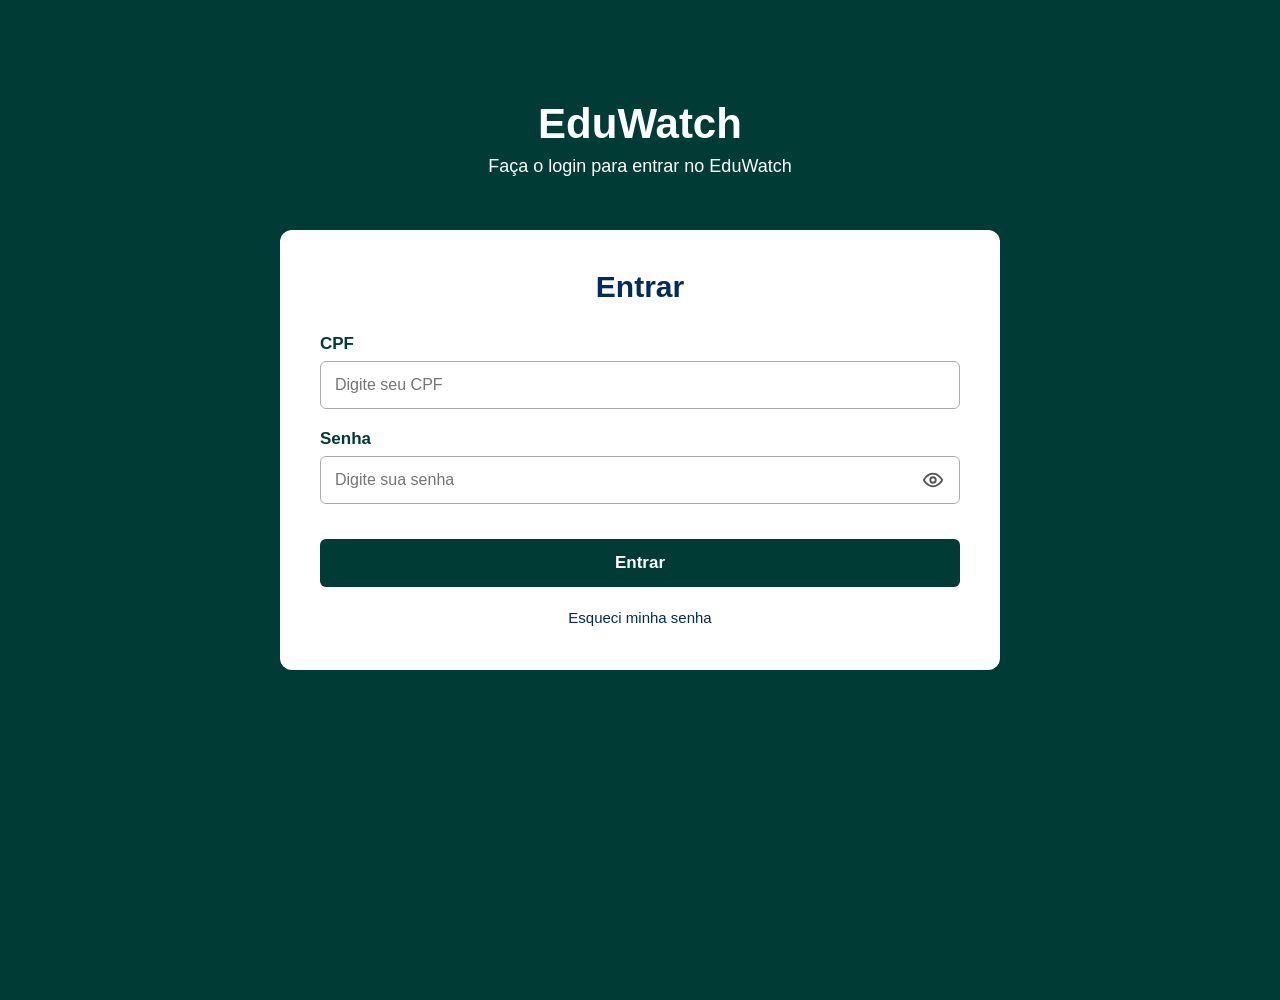
==== admin.html @ e5d52212 "fix: adiciona modo de visualização administrativa" ====
<!doctype html>

<html lang="pt-br">
  <head>
    <meta charset="UTF-8" />
    <meta name="viewport" content="width=device-width, initial-scale=1.0" />

    <title>EduWatch · Administração</title>

    <link rel="stylesheet" href="css/variables.css" />
    <link rel="stylesheet" href="css/dashboard.css" />
    <link rel="stylesheet" href="css/admin.css" />
  </head>

  <body class="dashboard-body">
    <div class="app-shell">
      <!-- ============================================================
           SIDEBAR
           ============================================================ -->

      <aside class="sidebar" id="sidebar">
        <div class="sidebar-brand">
          <span class="brand-mark" aria-hidden="true">EW</span>
          <span class="brand-name">EduWatch</span>
        </div>

        <nav class="sidebar-nav" aria-label="Navegação administrativa">
          <a
            class="sidebar-link is-active"
            href="admin.html"
            aria-current="page"
          >
            <svg
              class="sidebar-icon"
              viewBox="0 0 24 24"
              fill="none"
              stroke="currentColor"
              stroke-width="2"
              stroke-linecap="round"
              stroke-linejoin="round"
              aria-hidden="true"
            >
              <rect x="4" y="4" width="6" height="6" rx="1"></rect>
              <rect x="14" y="4" width="6" height="6" rx="1"></rect>
              <rect x="4" y="14" width="6" height="6" rx="1"></rect>
              <rect x="14" y="14" width="6" height="6" rx="1"></rect>
            </svg>

            <span>Áreas do sistema</span>
          </a>

          <a class="sidebar-link" href="aluno.html?modo=visualizacao">
            <svg
              class="sidebar-icon"
              viewBox="0 0 24 24"
              fill="none"
              stroke="currentColor"
              stroke-width="2"
              stroke-linecap="round"
              stroke-linejoin="round"
              aria-hidden="true"
            >
              <circle cx="12" cy="8" r="4"></circle>
              <path d="M4 20c1.5-4 4.5-6 8-6s6.5 2 8 6"></path>
            </svg>

            <span>Área do aluno</span>
          </a>

          <a class="sidebar-link" href="professor.html?modo=visualizacao">
            <svg
              class="sidebar-icon"
              viewBox="0 0 24 24"
              fill="none"
              stroke="currentColor"
              stroke-width="2"
              stroke-linecap="round"
              stroke-linejoin="round"
              aria-hidden="true"
            >
              <circle cx="12" cy="8" r="4"></circle>
              <path d="M4 20c1.5-4 5-6 8-6s6.5 2 8 6"></path>
              <path d="M16 4h4v4"></path>
            </svg>

            <span>Área do professor</span>
          </a>

          <a class="sidebar-link" href="coordenacao.html?modo=visualizacao">
            <svg
              class="sidebar-icon"
              viewBox="0 0 24 24"
              fill="none"
              stroke="currentColor"
              stroke-width="2"
              stroke-linecap="round"
              stroke-linejoin="round"
              aria-hidden="true"
            >
              <rect x="4" y="4" width="16" height="16" rx="2"></rect>
              <path d="M8 12h8"></path>
              <path d="M12 8v8"></path>
            </svg>

            <span>Área da coordenação</span>
          </a>
        </nav>

        <!-- Usuário logado -->
        <div class="sidebar-footer">
          <div class="sidebar-user">
            <span class="avatar" id="sidebar-user-avatar" aria-hidden="true">
              A
            </span>

            <div class="sidebar-user-info">
              <strong id="sidebar-user-name"> Administrador </strong>

              <small id="sidebar-user-role"> Administrador </small>
            </div>
          </div>

          <button
            class="btn btn-ghost btn-logout"
            id="btn-logout"
            type="button"
          >
            <svg
              viewBox="0 0 24 24"
              fill="none"
              stroke="currentColor"
              stroke-width="2"
              stroke-linecap="round"
              stroke-linejoin="round"
              aria-hidden="true"
            >
              <path d="M9 4H6a2 2 0 0 0-2 2v12a2 2 0 0 0 2 2h3"></path>
              <path d="M15 16l4-4-4-4"></path>
              <path d="M19 12H9"></path>
            </svg>

            Sair
          </button>
        </div>
      </aside>

      <!-- ============================================================
           CONTEÚDO
           ============================================================ -->

      <div class="app-content">
        <!-- Topbar -->
        <header class="topbar">
          <button
            class="btn-icon sidebar-toggle"
            id="sidebar-toggle"
            type="button"
            aria-label="Abrir menu"
            aria-expanded="false"
          >
            <svg
              viewBox="0 0 24 24"
              fill="none"
              stroke="currentColor"
              stroke-width="2"
              stroke-linecap="round"
              stroke-linejoin="round"
              aria-hidden="true"
            >
              <path d="M4 6h16"></path>
              <path d="M4 12h16"></path>
              <path d="M4 18h16"></path>
            </svg>
          </button>

          <div class="topbar-title">
            <h1>Áreas do sistema</h1>

            <p class="topbar-subtitle">Acesso administrativo ao EduWatch</p>
          </div>
        </header>

        <!-- ============================================================
             CONTEÚDO PRINCIPAL
             ============================================================ -->

        <main class="main-content admin-main">
          <section
            class="admin-welcome section-block"
            aria-labelledby="admin-heading"
          >
            <div class="admin-welcome-content">
              <span class="admin-eyebrow"> ACESSO ADMINISTRATIVO </span>

              <h2 id="admin-heading">Selecione uma área para acessar</h2>

              <p>
                Como administrador, você possui acesso às diferentes interfaces
                do EduWatch. Escolha abaixo qual ambiente deseja visualizar.
              </p>
            </div>
          </section>

          <!-- ========================================================
               CARDS DE ACESSO
               ======================================================== -->

          <section class="admin-area-grid" aria-label="Áreas disponíveis">
            <!-- ALUNO -->
            <a class="admin-area-card" href="aluno.html">
              <div class="admin-area-icon">
                <svg
                  viewBox="0 0 24 24"
                  fill="none"
                  stroke="currentColor"
                  stroke-width="1.8"
                  stroke-linecap="round"
                  stroke-linejoin="round"
                  aria-hidden="true"
                >
                  <circle cx="12" cy="8" r="4"></circle>
                  <path d="M4 20c1.5-4 4.5-6 8-6s6.5 2 8 6"></path>
                </svg>
              </div>

              <div class="admin-area-content">
                <span class="admin-area-type"> PERFIL </span>

                <h2>Aluno</h2>

                <p>
                  Acesse a interface de acompanhamento individual do estudante.
                </p>
              </div>

              <span class="admin-area-action">
                Acessar

                <svg
                  viewBox="0 0 24 24"
                  fill="none"
                  stroke="currentColor"
                  stroke-width="2"
                  stroke-linecap="round"
                  stroke-linejoin="round"
                  aria-hidden="true"
                >
                  <path d="M5 12h14"></path>
                  <path d="m13 6 6 6-6 6"></path>
                </svg>
              </span>
            </a>

            <!-- PROFESSOR -->
            <a class="admin-area-card" href="professor.html">
              <div class="admin-area-icon">
                <svg
                  viewBox="0 0 24 24"
                  fill="none"
                  stroke="currentColor"
                  stroke-width="1.8"
                  stroke-linecap="round"
                  stroke-linejoin="round"
                  aria-hidden="true"
                >
                  <circle cx="12" cy="8" r="4"></circle>
                  <path d="M4 20c1.5-4 5-6 8-6s6.5 2 8 6"></path>
                  <path d="M16 4h4v4"></path>
                </svg>
              </div>

              <div class="admin-area-content">
                <span class="admin-area-type"> PERFIL </span>

                <h2>Professor</h2>

                <p>Acesse a interface de acompanhamento de turmas e alunos.</p>
              </div>

              <span class="admin-area-action">
                Acessar

                <svg
                  viewBox="0 0 24 24"
                  fill="none"
                  stroke="currentColor"
                  stroke-width="2"
                  stroke-linecap="round"
                  stroke-linejoin="round"
                  aria-hidden="true"
                >
                  <path d="M5 12h14"></path>
                  <path d="m13 6 6 6-6 6"></path>
                </svg>
              </span>
            </a>

            <!-- COORDENAÇÃO -->
            <a class="admin-area-card" href="coordenacao.html">
              <div class="admin-area-icon">
                <svg
                  viewBox="0 0 24 24"
                  fill="none"
                  stroke="currentColor"
                  stroke-width="1.8"
                  stroke-linecap="round"
                  stroke-linejoin="round"
                  aria-hidden="true"
                >
                  <rect x="4" y="4" width="16" height="16" rx="2"></rect>
                  <path d="M8 12h8"></path>
                  <path d="M12 8v8"></path>
                </svg>
              </div>

              <div class="admin-area-content">
                <span class="admin-area-type"> PERFIL </span>

                <h2>Coordenação</h2>

                <p>
                  Acesse a visão geral da escola, indicadores, alunos,
                  professores e turmas.
                </p>
              </div>

              <span class="admin-area-action">
                Acessar

                <svg
                  viewBox="0 0 24 24"
                  fill="none"
                  stroke="currentColor"
                  stroke-width="2"
                  stroke-linecap="round"
                  stroke-linejoin="round"
                  aria-hidden="true"
                >
                  <path d="M5 12h14"></path>
                  <path d="m13 6 6 6-6 6"></path>
                </svg>
              </span>
            </a>
          </section>

          <!-- Informação inferior -->
          <section class="admin-info">
            <svg
              viewBox="0 0 24 24"
              fill="none"
              stroke="currentColor"
              stroke-width="1.8"
              stroke-linecap="round"
              stroke-linejoin="round"
              aria-hidden="true"
            >
              <circle cx="12" cy="12" r="9"></circle>
              <path d="M12 11v5"></path>
              <path d="M12 8h.01"></path>
            </svg>

            <p>
              O acesso administrativo permite visualizar as diferentes
              interfaces do protótipo EduWatch.
            </p>
          </section>
        </main>
      </div>
    </div>

    <!-- Overlay da sidebar no celular -->
    <div class="sidebar-backdrop" id="sidebar-backdrop" hidden></div>

    <!-- Scripts -->
    <script src="js/auth.js"></script>
    <script src="js/components.js"></script>
    <script src="js/admin.js"></script>
  </body>
</html>
---- css/variables.css ----
/* ==========================================================================
   EduWatch — Variáveis globais de identidade visual

   Estas variáveis foram extraídas das cores já usadas em index.html/style.css
   (tela de login): verde-petróleo #003b36 e azul-marinho #002b5c. Todas as
   telas internas (aluno, professor, coordenação) devem reutilizar estas
   variáveis em vez de declarar cores soltas pelo CSS.

   Este arquivo NÃO altera style.css nem a tela de login: ele apenas repete,
   de forma nomeada, os mesmos valores para uso nas novas páginas.
   ========================================================================== */

:root {
  /* Cores de marca (idênticas às usadas no login) */
  --primary: #003b36; /* verde-petróleo: fundo do login, botão principal */
  --primary-strong: #002b5c; /* azul-marinho: hover do botão, títulos, links */
  --secondary: #002b5c; /* alias semântico de --primary-strong */

  /* Superfícies e fundo */
  --background: #f3f6f5; /* fundo das telas internas */
  --surface: #ffffff; /* cartões, tabelas, modais (igual ao card do login) */
  --surface-muted: #eef3f1; /* linhas alternadas, hover em listas */

  /* Texto */
  --text: #12211d; /* texto principal sobre --surface / --background */
  --text-inverted: #ffffff; /* texto sobre fundos escuros (--primary) */
  --muted: #5c6e6a; /* texto secundário, legendas, rótulos */

  /* Bordas */
  --border: #dde5e2; /* bordas discretas de cards, tabelas, divisores */
  --border-strong: #aaaaaa; /* borda de inputs, igual à do login */

  /* Estados semânticos de acompanhamento (Normal / Atenção / Crítico) */
  --success: #1f8a4c;
  --success-bg: #e6f4ea;
  --warning: #a8720a;
  --warning-bg: #fbf0dc;
  --danger: #c0392b;
  --danger-bg: #fbe7e4;

  /* Forma e elevação */
  --radius-sm: 6px;
  --radius-md: 10px;
  --radius-lg: 14px;
  --shadow-sm: 0 1px 2px rgba(18, 33, 29, 0.06);
  --shadow-md: 0 6px 16px rgba(18, 33, 29, 0.08);

  /* Layout */
  --sidebar-width: 264px;
  --header-height: 76px;
  --content-max-width: 1180px;
}
---- css/dashboard.css ----
/* ==========================================================================
   EduWatch — Estilos compartilhados dos painéis internos
   (aluno, professor, coordenação). Depende de css/variables.css.
   ========================================================================== */

*,
*::before,
*::after {
  box-sizing: border-box;
}

html {
  scroll-padding-top: env(safe-area-inset-top, 0px);
}

body.dashboard-body {
  margin: 0;
  min-height: 100vh;
  font-family: Arial, Helvetica, sans-serif;
  background-color: var(--background);
  color: var(--text);
  -webkit-font-smoothing: antialiased;
}

a {
  color: inherit;
}

button {
  font-family: inherit;
}

:focus-visible {
  outline: 3px solid var(--primary-strong);
  outline-offset: 2px;
}

.sr-only {
  position: absolute;
  width: 1px;
  height: 1px;
  padding: 0;
  margin: -1px;
  overflow: hidden;
  clip: rect(0, 0, 0, 0);
  white-space: nowrap;
  border: 0;
}

/* --------------------------------------------------------------------------
   Estrutura geral: sidebar + conteúdo
   -------------------------------------------------------------------------- */

.app-shell {
  display: grid;
  grid-template-columns: var(--sidebar-width) 1fr;
  min-height: 100vh;
}

.app-content {
  display: flex;
  flex-direction: column;
  min-width: 0;
}

/* --------------------------------------------------------------------------
   Sidebar
   -------------------------------------------------------------------------- */

.sidebar {
  background-color: var(--primary);
  color: var(--text-inverted);
  display: flex;
  flex-direction: column;
  padding: 24px 16px;
  position: sticky;
  top: 0;
  height: 100vh;
}

.sidebar-brand {
  display: flex;
  align-items: center;
  gap: 10px;
  padding: 0 8px 24px;
  margin-bottom: 12px;
  border-bottom: 1px solid rgba(255, 255, 255, 0.16);
}

.brand-mark {
  display: inline-flex;
  align-items: center;
  justify-content: center;
  width: 36px;
  height: 36px;
  border-radius: var(--radius-sm);
  background-color: rgba(255, 255, 255, 0.14);
  font-weight: bold;
  font-size: 15px;
  letter-spacing: 0.02em;
}

.brand-name {
  font-size: 19px;
  font-weight: bold;
}

.sidebar-nav {
  display: flex;
  flex-direction: column;
  gap: 2px;
  flex: 1;
  overflow-y: auto;
}

.sidebar-link {
  display: flex;
  align-items: center;
  gap: 12px;
  padding: 11px 12px;
  border-radius: var(--radius-sm);
  text-decoration: none;
  color: rgba(255, 255, 255, 0.82);
  font-size: 15px;
  border: 1px solid transparent;
  background: transparent;
  cursor: pointer;
  text-align: left;
  width: 100%;
}

.sidebar-link:hover {
  background-color: rgba(255, 255, 255, 0.08);
  color: var(--text-inverted);
}

.sidebar-link.is-active {
  background-color: rgba(255, 255, 255, 0.14);
  color: var(--text-inverted);
  font-weight: bold;
}

.sidebar-icon {
  width: 19px;
  height: 19px;
  flex-shrink: 0;
}

.sidebar-footer {
  border-top: 1px solid rgba(255, 255, 255, 0.16);
  padding-top: 16px;
  margin-top: 12px;
  display: flex;
  flex-direction: column;
  gap: 12px;
}

.sidebar-user {
  display: flex;
  align-items: center;
  gap: 10px;
}

.avatar {
  display: inline-flex;
  align-items: center;
  justify-content: center;
  width: 38px;
  height: 38px;
  border-radius: 50%;
  background-color: rgba(255, 255, 255, 0.16);
  color: var(--text-inverted);
  font-weight: bold;
  font-size: 15px;
  flex-shrink: 0;
}

.sidebar-user-info {
  display: flex;
  flex-direction: column;
  min-width: 0;
  line-height: 1.3;
}

.sidebar-user-info strong {
  font-size: 14px;
  white-space: nowrap;
  overflow: hidden;
  text-overflow: ellipsis;
}

.sidebar-user-info small {
  font-size: 12.5px;
  color: rgba(255, 255, 255, 0.7);
}

.btn {
  display: inline-flex;
  align-items: center;
  justify-content: center;
  gap: 8px;
  border-radius: var(--radius-sm);
  border: 1px solid transparent;
  padding: 10px 14px;
  font-size: 14.5px;
  font-weight: bold;
  cursor: pointer;
}

.btn-ghost {
  background-color: transparent;
  border-color: rgba(255, 255, 255, 0.3);
  color: var(--text-inverted);
}

.btn-ghost:hover {
  background-color: rgba(255, 255, 255, 0.1);
}

.btn-logout {
  width: 100%;
}

.btn-logout svg {
  width: 17px;
  height: 17px;
}

.sidebar-backdrop {
  display: none;
}

/* --------------------------------------------------------------------------
   Topbar
   -------------------------------------------------------------------------- */

.topbar {
  display: flex;
  align-items: center;
  gap: 16px;
  min-height: var(--header-height);
  padding: 0 28px;
  background-color: var(--surface);
  border-bottom: 1px solid var(--border);
  position: sticky;
  top: 0;
  z-index: 10;
}

.sidebar-toggle {
  display: none;
}

.btn-icon {
  display: inline-flex;
  align-items: center;
  justify-content: center;
  width: 40px;
  height: 40px;
  border-radius: var(--radius-sm);
  border: 1px solid var(--border);
  background-color: var(--surface);
  color: var(--muted);
  cursor: pointer;
  position: relative;
  flex-shrink: 0;
}

.btn-icon:hover {
  background-color: var(--surface-muted);
  color: var(--text);
}

.btn-icon svg {
  width: 20px;
  height: 20px;
}

.topbar-title {
  min-width: 0;
}

.topbar-title h1 {
  margin: 0;
  font-size: 21px;
  color: var(--text);
}

.topbar-subtitle {
  margin: 2px 0 0;
  font-size: 13.5px;
  color: var(--muted);
}

.topbar-actions {
  margin-left: auto;
  display: flex;
  align-items: center;
  gap: 10px;
}

.notification {
  position: relative;
}

.notification-dot {
  position: absolute;
  top: 8px;
  right: 8px;
  width: 8px;
  height: 8px;
  border-radius: 50%;
  background-color: var(--danger);
  border: 2px solid var(--surface);
}

.notification-panel {
  position: absolute;
  right: 0;
  top: calc(100% + 8px);
  width: 300px;
  background-color: var(--surface);
  border: 1px solid var(--border);
  border-radius: var(--radius-md);
  box-shadow: var(--shadow-md);
  padding: 8px;
  z-index: 20;
}

.notification-panel h2 {
  font-size: 13px;
  color: var(--muted);
  margin: 6px 8px 8px;
  font-weight: bold;
}

.notification-item {
  display: flex;
  flex-direction: column;
  gap: 2px;
  padding: 10px 8px;
  border-radius: var(--radius-sm);
  font-size: 13.5px;
}

.notification-item:hover {
  background-color: var(--surface-muted);
}

.notification-item strong {
  font-size: 13.5px;
}

.notification-item span {
  color: var(--muted);
  font-size: 12.5px;
}

/* --------------------------------------------------------------------------
   Conteúdo principal
   -------------------------------------------------------------------------- */

.main-content {
  flex: 1;
  padding: 28px;
  max-width: var(--content-max-width);
  width: 100%;
}

.dashboard-section[hidden] {
  display: none;
}

.section-heading {
  margin: 0 0 4px;
  font-size: 17px;
  color: var(--text);
}

.section-subheading {
  margin: 0 0 16px;
  font-size: 13.5px;
  color: var(--muted);
}

.section-block {
  margin-bottom: 32px;
}

/* --------------------------------------------------------------------------
   Cards de indicador (KPI)
   -------------------------------------------------------------------------- */

.kpi-grid {
  display: grid;
  grid-template-columns: repeat(auto-fit, minmax(200px, 1fr));
  gap: 16px;
}

.kpi-card {
  background-color: var(--surface);
  border: 1px solid var(--border);
  border-left: 3px solid var(--primary);
  border-radius: var(--radius-md);
  padding: 18px 20px;
  display: flex;
  flex-direction: column;
  gap: 6px;
  box-shadow: var(--shadow-sm);
}

.kpi-card--warning {
  border-left-color: var(--warning);
}

.kpi-card--danger {
  border-left-color: var(--danger);
}

.kpi-label {
  font-size: 13px;
  color: var(--muted);
}

.kpi-value {
  font-size: 28px;
  color: var(--text);
  line-height: 1.1;
}

.kpi-trend {
  font-size: 12.5px;
  color: var(--muted);
}

.kpi-trend--up {
  color: var(--success);
}

.kpi-trend--down {
  color: var(--danger);
}

/* --------------------------------------------------------------------------
   Cards de conteúdo genéricos (turmas, blocos de texto, etc.)
   -------------------------------------------------------------------------- */

.panel {
  background-color: var(--surface);
  border: 1px solid var(--border);
  border-radius: var(--radius-md);
  padding: 20px;
  box-shadow: var(--shadow-sm);
}

.panel-header {
  display: flex;
  align-items: baseline;
  justify-content: space-between;
  gap: 12px;
  margin-bottom: 14px;
}

.panel-header h2 {
  margin: 0;
  font-size: 15.5px;
}

.card-grid {
  display: grid;
  grid-template-columns: repeat(auto-fill, minmax(240px, 1fr));
  gap: 16px;
}

.class-card {
  background-color: var(--surface);
  border: 1px solid var(--border);
  border-radius: var(--radius-md);
  padding: 18px;
  box-shadow: var(--shadow-sm);
  display: flex;
  flex-direction: column;
  gap: 10px;
  cursor: pointer;
  text-align: left;
}

.class-card:hover {
  border-color: var(--primary);
}

.class-card.is-selected {
  border-color: var(--primary);
  box-shadow: 0 0 0 1px var(--primary);
}

.class-card-title {
  font-size: 15.5px;
  font-weight: bold;
  color: var(--text);
}

.class-card-meta {
  display: flex;
  justify-content: space-between;
  font-size: 13px;
  color: var(--muted);
}

/* --------------------------------------------------------------------------
   Selo de situação (Normal / Atenção / Crítico)
   -------------------------------------------------------------------------- */

.status-badge {
  display: inline-flex;
  align-items: center;
  gap: 6px;
  padding: 4px 10px;
  border-radius: 999px;
  font-size: 12.5px;
  font-weight: bold;
  white-space: nowrap;
}

.status-dot {
  width: 7px;
  height: 7px;
  border-radius: 50%;
  flex-shrink: 0;
}

.status-badge--normal {
  background-color: var(--success-bg);
  color: var(--success);
}

.status-badge--normal .status-dot {
  background-color: var(--success);
}

.status-badge--atencao {
  background-color: var(--warning-bg);
  color: var(--warning);
}

.status-badge--atencao .status-dot {
  background-color: var(--warning);
}

.status-badge--critico {
  background-color: var(--danger-bg);
  color: var(--danger);
}

.status-badge--critico .status-dot {
  background-color: var(--danger);
}

.status-badge--indefinido {
  background-color: var(--surface-muted);
  color: var(--muted);
}

.status-badge--indefinido .status-dot {
  background-color: var(--muted);
}

/* --------------------------------------------------------------------------
   Tabelas
   -------------------------------------------------------------------------- */

.table-wrapper {
  overflow-x: auto;
  border: 1px solid var(--border);
  border-radius: var(--radius-md);
}

.data-table {
  width: 100%;
  border-collapse: collapse;
  min-width: 560px;
  background-color: var(--surface);
}

.data-table th,
.data-table td {
  text-align: left;
  padding: 12px 16px;
  font-size: 14px;
  border-bottom: 1px solid var(--border);
  white-space: nowrap;
}

.data-table th {
  color: var(--muted);
  font-size: 12.5px;
  background-color: var(--surface-muted);
}

.data-table tbody tr:last-child td {
  border-bottom: none;
}

.data-table tbody tr.is-clickable {
  cursor: pointer;
}

.data-table tbody tr.is-clickable:hover {
  background-color: var(--surface-muted);
}

/* --------------------------------------------------------------------------
   Busca e filtros
   -------------------------------------------------------------------------- */

.filters-bar {
  display: flex;
  flex-wrap: wrap;
  gap: 10px;
  margin-bottom: 16px;
}

.search-field {
  display: flex;
  align-items: center;
  gap: 8px;
  border: 1px solid var(--border-strong);
  border-radius: var(--radius-sm);
  padding: 0 12px;
  background-color: var(--surface);
  flex: 1 1 220px;
}

.search-field svg {
  width: 17px;
  height: 17px;
  color: var(--muted);
  flex-shrink: 0;
}

.search-field input {
  border: none;
  outline: none;
  padding: 10px 0;
  font-size: 14px;
  width: 100%;
  background: transparent;
  color: var(--text);
}

.filters-bar select {
  border: 1px solid var(--border-strong);
  border-radius: var(--radius-sm);
  padding: 10px 12px;
  font-size: 14px;
  background-color: var(--surface);
  color: var(--text);
}

.filter-chip {
  display: inline-flex;
  align-items: center;
  gap: 8px;
  background-color: var(--surface-muted);
  border: 1px solid var(--border);
  border-radius: 999px;
  padding: 6px 12px;
  font-size: 13px;
  color: var(--text);
}

.filter-chip button {
  border: none;
  background: transparent;
  color: var(--muted);
  cursor: pointer;
  font-size: 13px;
  line-height: 1;
}

/* --------------------------------------------------------------------------
   Estados: loading / vazio / erro
   -------------------------------------------------------------------------- */

.state-block {
  display: flex;
  flex-direction: column;
  align-items: center;
  justify-content: center;
  gap: 10px;
  padding: 48px 20px;
  text-align: center;
  color: var(--muted);
  font-size: 14px;
}

.state-block svg {
  width: 30px;
  height: 30px;
}

.state-block--error svg {
  color: var(--danger);
}

.state-block--loading svg {
  color: var(--primary);
  animation: eduwatch-spin 0.9s linear infinite;
}

@keyframes eduwatch-spin {
  to {
    transform: rotate(360deg);
  }
}

@media (prefers-reduced-motion: reduce) {
  .state-block--loading svg {
    animation: none;
  }
}

/* --------------------------------------------------------------------------
   Mini gráfico de evolução (barras simples, sem bibliotecas externas)
   -------------------------------------------------------------------------- */

.mini-chart {
  display: flex;
  align-items: flex-end;
  gap: 14px;
  height: 160px;
  padding: 12px 4px 0;
}

.mini-chart-bar {
  flex: 1;
  display: flex;
  flex-direction: column;
  align-items: center;
  justify-content: flex-end;
  height: 100%;
}

.mini-chart-fill {
  width: 100%;
  max-width: 46px;
  background-color: var(--primary);
  border-radius: 4px 4px 0 0;
}

.mini-chart-fill--normal {
  background-color: var(--success);
}

.mini-chart-fill--atencao {
  background-color: var(--warning);
}

.mini-chart-fill--critico {
  background-color: var(--danger);
}

.mini-chart-value {
  font-size: 12.5px;
  color: var(--text);
  margin-bottom: 6px;
  font-weight: bold;
}

.mini-chart-label {
  margin-top: 8px;
  font-size: 12px;
  color: var(--muted);
}

/* --------------------------------------------------------------------------
   Listas de observações / acompanhamento
   -------------------------------------------------------------------------- */

.note-list {
  list-style: none;
  margin: 0;
  padding: 0;
  display: flex;
  flex-direction: column;
  gap: 10px;
}

.note-item {
  display: flex;
  gap: 10px;
  padding: 12px 14px;
  border: 1px solid var(--border);
  border-radius: var(--radius-sm);
  background-color: var(--surface-muted);
  font-size: 13.5px;
  line-height: 1.5;
}

.note-item svg {
  width: 17px;
  height: 17px;
  color: var(--warning);
  flex-shrink: 0;
  margin-top: 1px;
}

/* --------------------------------------------------------------------------
   Modal (detalhe do aluno)
   -------------------------------------------------------------------------- */

.modal-backdrop {
  position: fixed;
  inset: 0;
  background-color: rgba(18, 33, 29, 0.5);
  display: flex;
  align-items: center;
  justify-content: center;
  padding: 20px;
  z-index: 50;
}

.modal-backdrop[hidden] {
  display: none;
}

.modal {
  background-color: var(--surface);
  border-radius: var(--radius-lg);
  width: 100%;
  max-width: 560px;
  max-height: 86vh;
  overflow-y: auto;
  box-shadow: var(--shadow-md);
}

.modal-header {
  display: flex;
  align-items: center;
  justify-content: space-between;
  gap: 12px;
  padding: 20px 22px;
  border-bottom: 1px solid var(--border);
  position: sticky;
  top: 0;
  background-color: var(--surface);
}

.modal-header h2 {
  margin: 0;
  font-size: 17px;
}

.modal-body {
  padding: 20px 22px 24px;
  display: flex;
  flex-direction: column;
  gap: 20px;
}

.modal-kpis {
  display: grid;
  grid-template-columns: repeat(auto-fit, minmax(120px, 1fr));
  gap: 12px;
}

.modal-kpis .kpi-card {
  padding: 12px 14px;
}

.modal-kpis .kpi-value {
  font-size: 21px;
}

/* --------------------------------------------------------------------------
   Responsivo
   -------------------------------------------------------------------------- */

@media (max-width: 960px) {
  .app-shell {
    grid-template-columns: 1fr;
  }

  .sidebar {
    position: fixed;
    left: 0;
    top: 0;
    width: min(84vw, var(--sidebar-width));
    height: 100vh;
    transform: translateX(-100%);
    transition: transform 0.2s ease;
    z-index: 40;
    padding-top: max(24px, env(safe-area-inset-top, 0px));
  }

  .sidebar.is-open {
    transform: translateX(0);
  }

  .sidebar-toggle {
    display: inline-flex;
  }

  .sidebar-backdrop {
    position: fixed;
    inset: 0;
    background-color: rgba(18, 33, 29, 0.45);
    z-index: 35;
  }

  .sidebar-backdrop[hidden] {
    display: none;
  }

  .main-content {
    padding: 20px 16px;
  }

  .topbar {
    padding: 0 16px;
  }
}

@media (max-width: 640px) {
  .topbar-title h1 {
    font-size: 18px;
  }

  .topbar-subtitle {
    display: none;
  }

  .kpi-value {
    font-size: 24px;
  }

  .notification-panel {
    width: 260px;
    right: -8px;
  }
}
---- css/admin.css ----
/* ==========================================================================
   EduWatch — admin.css

   Estilos específicos da área administrativa.

   Este arquivo depende de:
   - variables.css
   - dashboard.css
   ========================================================================== */

/* ==========================================================================
   CONTEÚDO PRINCIPAL
   ========================================================================== */

.admin-main {
  display: flex;
  flex-direction: column;
  gap: 24px;
}

/* ==========================================================================
   BOAS-VINDAS
   ========================================================================== */

.admin-welcome {
  background-color: var(--surface);
  border: 1px solid var(--border);
  border-radius: var(--radius-md);
  padding: 28px;
  box-shadow: var(--shadow-sm);
}

.admin-welcome-content {
  max-width: 720px;
}

.admin-eyebrow {
  display: inline-block;
  margin-bottom: 8px;

  font-size: 11.5px;
  font-weight: bold;
  letter-spacing: 0.09em;

  color: var(--primary);
}

.admin-welcome h2 {
  margin: 0;

  font-size: clamp(24px, 3vw, 32px);
  line-height: 1.2;

  color: var(--text);
}

.admin-welcome p {
  max-width: 650px;

  margin: 10px 0 0;

  font-size: 14.5px;
  line-height: 1.65;

  color: var(--muted);
}

/* ==========================================================================
   GRID DOS AMBIENTES
   ========================================================================== */

.admin-area-grid {
  display: grid;

  grid-template-columns: repeat(3, minmax(0, 1fr));

  gap: 18px;
}

/* ==========================================================================
   CARD DE ACESSO
   ========================================================================== */

.admin-area-card {
  display: flex;
  flex-direction: column;

  min-height: 280px;

  padding: 24px;

  background-color: var(--surface);
  border: 1px solid var(--border);
  border-radius: var(--radius-md);

  box-shadow: var(--shadow-sm);

  color: inherit;
  text-decoration: none;

  transition:
    border-color 0.16s ease,
    box-shadow 0.16s ease,
    transform 0.16s ease;
}

.admin-area-card:hover {
  border-color: var(--primary);

  box-shadow: var(--shadow-md);

  transform: translateY(-2px);
}

.admin-area-card:focus-visible {
  outline: 3px solid var(--primary-strong);
  outline-offset: 3px;
}

/* ==========================================================================
   ÍCONE
   ========================================================================== */

.admin-area-icon {
  display: inline-flex;
  align-items: center;
  justify-content: flex-start;

  width: 24px;
  height: 24px;

  margin-bottom: 18px;

  color: var(--primary);
}

.admin-area-icon svg {
  width: 24px;
  height: 24px;

  stroke-width: 2;
}

/* ==========================================================================
   TEXTO DO CARD
   ========================================================================== */

.admin-area-content {
  flex: 1;
}

.admin-area-type {
  display: block;

  margin-bottom: 5px;

  font-size: 11px;
  font-weight: bold;
  letter-spacing: 0.08em;

  color: var(--muted);
}

.admin-area-content h2 {
  margin: 0;

  font-size: 20px;

  color: var(--text);
}

.admin-area-content p {
  max-width: 340px;

  margin: 8px 0 0;

  font-size: 13.5px;
  line-height: 1.6;

  color: var(--muted);
}

/* ==========================================================================
   AÇÃO
   ========================================================================== */

.admin-area-action {
  display: flex;
  align-items: center;
  gap: 7px;

  margin-top: 22px;

  font-size: 13.5px;
  font-weight: bold;

  color: var(--primary);
}

.admin-area-action svg {
  width: 17px;
  height: 17px;

  transition: transform 0.16s ease;
}

.admin-area-card:hover .admin-area-action svg {
  transform: translateX(3px);
}

/* ==========================================================================
   INFORMAÇÃO INFERIOR
   ========================================================================== */

.admin-info {
  display: flex;
  align-items: flex-start;
  gap: 10px;

  padding: 14px 16px;

  background-color: var(--surface-muted);

  border: 1px solid var(--border);
  border-radius: var(--radius-sm);
}

.admin-info svg {
  width: 18px;
  height: 18px;

  margin-top: 1px;

  flex-shrink: 0;

  color: var(--muted);
}

.admin-info p {
  margin: 0;

  font-size: 13px;
  line-height: 1.55;

  color: var(--muted);
}

/* ==========================================================================
   RESPONSIVIDADE
   ========================================================================== */

@media (max-width: 980px) {
  .admin-area-grid {
    grid-template-columns: repeat(2, minmax(0, 1fr));
  }

  .admin-area-card:last-child {
    grid-column: 1 / -1;
  }
}

@media (max-width: 640px) {
  .admin-main {
    gap: 18px;
  }

  .admin-welcome {
    padding: 22px;
  }

  .admin-welcome h2 {
    font-size: 24px;
  }

  .admin-area-grid {
    grid-template-columns: 1fr;

    gap: 14px;
  }

  .admin-area-card {
    min-height: 230px;

    padding: 20px;
  }

  .admin-area-card:last-child {
    grid-column: auto;
  }

  .admin-area-icon {
    margin-bottom: 18px;
  }

  .admin-info {
    padding: 13px 14px;
  }
}
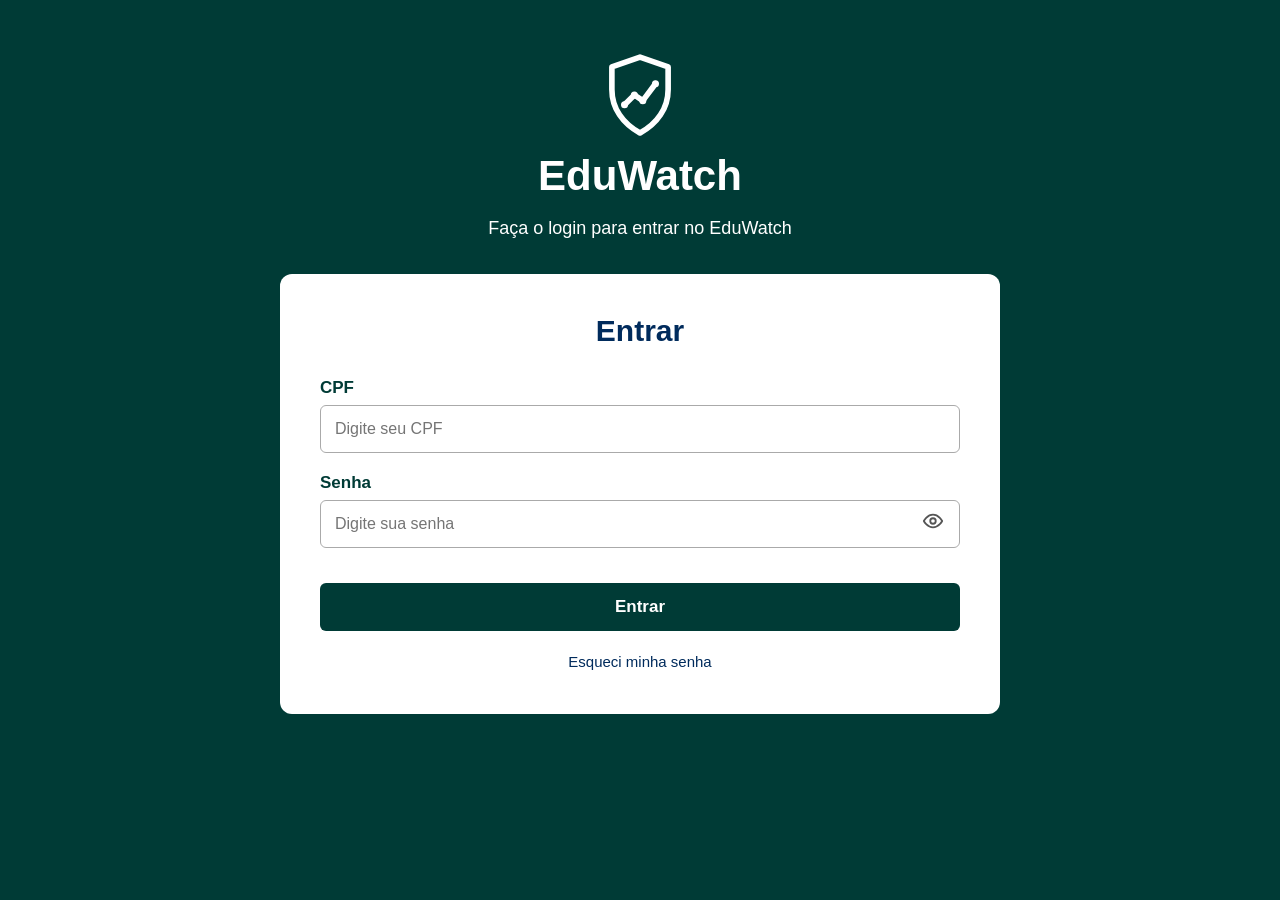
==== commit a831a1e5: "feat: adiciona favicon com logo do EduWatch" ====
--- a/admin.html
+++ b/admin.html
@@ -6,6 +6,7 @@
     <meta name="viewport" content="width=device-width, initial-scale=1.0" />
 
     <title>EduWatch · Administração</title>
+    <link rel="icon" type="image/svg+xml" href="img/logo.svg" />
 
     <link rel="stylesheet" href="css/variables.css" />
     <link rel="stylesheet" href="css/dashboard.css" />
@@ -20,7 +21,7 @@
 
       <aside class="sidebar" id="sidebar">
         <div class="sidebar-brand">
-          <span class="brand-mark" aria-hidden="true">EW</span>
+          <img class="brand-logo" src="img/logo.svg" alt="EduWatch" />
           <span class="brand-name">EduWatch</span>
         </div>
 
@@ -73,14 +74,14 @@
               viewBox="0 0 24 24"
               fill="none"
               stroke="currentColor"
-              stroke-width="2"
-              stroke-linecap="round"
-              stroke-linejoin="round"
-              aria-hidden="true"
-            >
-              <circle cx="12" cy="8" r="4"></circle>
-              <path d="M4 20c1.5-4 5-6 8-6s6.5 2 8 6"></path>
-              <path d="M16 4h4v4"></path>
+              stroke-width="1.8"
+              stroke-linecap="round"
+              stroke-linejoin="round"
+              aria-hidden="true"
+            >
+              <path d="M3 9l9-5 9 5-9 5-9-5Z"></path>
+              <path d="M7 11v4c0 2 2.2 4 5 4s5-2 5-4v-4"></path>
+              <path d="M21 9v6"></path>
             </svg>
 
             <span>Área do professor</span>
@@ -92,14 +93,14 @@
               viewBox="0 0 24 24"
               fill="none"
               stroke="currentColor"
-              stroke-width="2"
-              stroke-linecap="round"
-              stroke-linejoin="round"
-              aria-hidden="true"
-            >
-              <rect x="4" y="4" width="16" height="16" rx="2"></rect>
-              <path d="M8 12h8"></path>
-              <path d="M12 8v8"></path>
+              stroke-width="1.8"
+              stroke-linecap="round"
+              stroke-linejoin="round"
+              aria-hidden="true"
+            >
+              <path d="M5 20V12"></path>
+              <path d="M12 20V7"></path>
+              <path d="M19 20V4"></path>
             </svg>
 
             <span>Área da coordenação</span>
@@ -207,7 +208,7 @@
 
           <section class="admin-area-grid" aria-label="Áreas disponíveis">
             <!-- ALUNO -->
-            <a class="admin-area-card" href="aluno.html">
+            <a class="admin-area-card" href="aluno.html?modo=visualizacao">
               <div class="admin-area-icon">
                 <svg
                   viewBox="0 0 24 24"
@@ -252,7 +253,7 @@
             </a>
 
             <!-- PROFESSOR -->
-            <a class="admin-area-card" href="professor.html">
+            <a class="admin-area-card" href="professor.html?modo=visualizacao">
               <div class="admin-area-icon">
                 <svg
                   viewBox="0 0 24 24"
@@ -263,9 +264,9 @@
                   stroke-linejoin="round"
                   aria-hidden="true"
                 >
-                  <circle cx="12" cy="8" r="4"></circle>
-                  <path d="M4 20c1.5-4 5-6 8-6s6.5 2 8 6"></path>
-                  <path d="M16 4h4v4"></path>
+                  <path d="M3 9l9-5 9 5-9 5-9-5Z"></path>
+                  <path d="M7 11v4c0 2 2.2 4 5 4s5-2 5-4v-4"></path>
+                  <path d="M21 9v6"></path>
                 </svg>
               </div>
 
@@ -296,7 +297,10 @@
             </a>
 
             <!-- COORDENAÇÃO -->
-            <a class="admin-area-card" href="coordenacao.html">
+            <a
+              class="admin-area-card"
+              href="coordenacao.html?modo=visualizacao"
+            >
               <div class="admin-area-icon">
                 <svg
                   viewBox="0 0 24 24"
@@ -307,9 +311,9 @@
                   stroke-linejoin="round"
                   aria-hidden="true"
                 >
-                  <rect x="4" y="4" width="16" height="16" rx="2"></rect>
-                  <path d="M8 12h8"></path>
-                  <path d="M12 8v8"></path>
+                  <path d="M5 20V12"></path>
+                  <path d="M12 20V7"></path>
+                  <path d="M19 20V4"></path>
                 </svg>
               </div>
 
--- a/css/dashboard.css
+++ b/css/dashboard.css
@@ -98,6 +98,12 @@
   font-weight: bold;
   font-size: 15px;
   letter-spacing: 0.02em;
+}
+.brand-logo {
+  width: 36px;
+  height: 36px;
+  object-fit: contain;
+  flex-shrink: 0;
 }
 
 .brand-name {
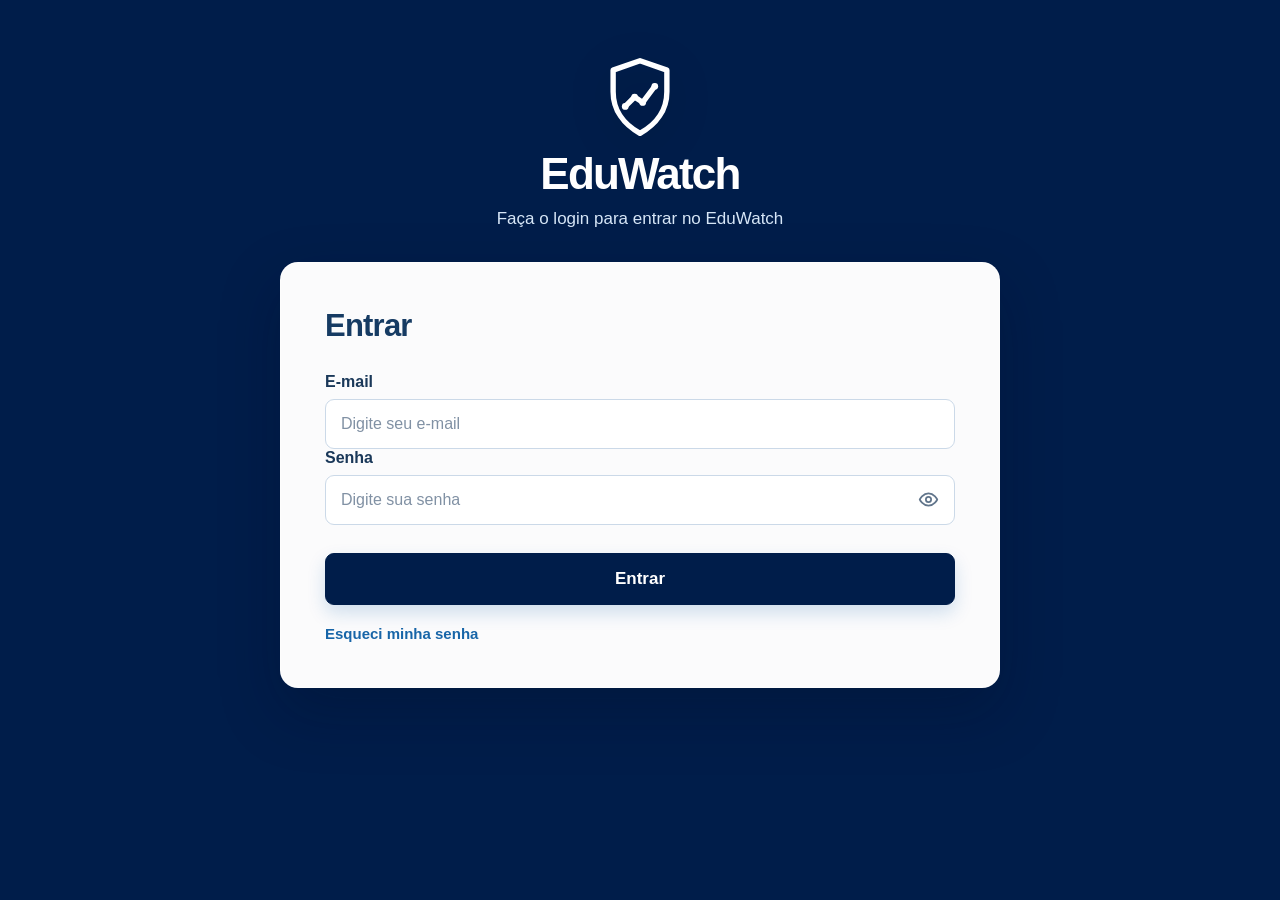
==== commit d19f3891: "feat: integrate Supabase login and user management" ====
--- a/admin.html
+++ b/admin.html
@@ -104,6 +104,25 @@
             </svg>
 
             <span>Área da coordenação</span>
+          </a>
+
+          <a class="sidebar-link" href="coordenacao.html?modo=gestao#cadastros">
+            <svg
+              class="sidebar-icon"
+              viewBox="0 0 24 24"
+              fill="none"
+              stroke="currentColor"
+              stroke-width="1.8"
+              stroke-linecap="round"
+              stroke-linejoin="round"
+              aria-hidden="true"
+            >
+              <circle cx="9" cy="8" r="3"></circle>
+              <path d="M3 20c1-3 3.5-5 6-5s5 2 6 5"></path>
+              <path d="M19 8v6"></path>
+              <path d="M16 11h6"></path>
+            </svg>
+            <span>Gerenciar usuários</span>
           </a>
         </nav>
 
--- a/css/variables.css
+++ b/css/variables.css
@@ -1,52 +1,180 @@
 /* ==========================================================================
-   EduWatch — Variáveis globais de identidade visual
-
-   Estas variáveis foram extraídas das cores já usadas em index.html/style.css
-   (tela de login): verde-petróleo #003b36 e azul-marinho #002b5c. Todas as
-   telas internas (aluno, professor, coordenação) devem reutilizar estas
-   variáveis em vez de declarar cores soltas pelo CSS.
-
-   Este arquivo NÃO altera style.css nem a tela de login: ele apenas repete,
-   de forma nomeada, os mesmos valores para uso nas novas páginas.
+   EduWatch — Sistema de design
+   Base compartilhada por todos os dashboards.
    ========================================================================== */
 
 :root {
-  /* Cores de marca (idênticas às usadas no login) */
-  --primary: #003b36; /* verde-petróleo: fundo do login, botão principal */
-  --primary-strong: #002b5c; /* azul-marinho: hover do botão, títulos, links */
-  --secondary: #002b5c; /* alias semântico de --primary-strong */
+  /* ---------- Marca / azul institucional ---------- */
 
-  /* Superfícies e fundo */
-  --background: #f3f6f5; /* fundo das telas internas */
-  --surface: #ffffff; /* cartões, tabelas, modais (igual ao card do login) */
-  --surface-muted: #eef3f1; /* linhas alternadas, hover em listas */
+  --primary: #0b5fae;
+  --primary-strong: #176fc1;
+  --primary-deep: #003b73;
+  --secondary: #2f80ed;
+  --accent: #4da3ff;
 
-  /* Texto */
-  --text: #12211d; /* texto principal sobre --surface / --background */
-  --text-inverted: #ffffff; /* texto sobre fundos escuros (--primary) */
-  --muted: #5c6e6a; /* texto secundário, legendas, rótulos */
+  /* ---------- Fundos ---------- */
 
-  /* Bordas */
-  --border: #dde5e2; /* bordas discretas de cards, tabelas, divisores */
-  --border-strong: #aaaaaa; /* borda de inputs, igual à do login */
+  --background: #001d4a;
+  --page-background: #edf4fb;
 
-  /* Estados semânticos de acompanhamento (Normal / Atenção / Crítico) */
-  --success: #1f8a4c;
-  --success-bg: #e6f4ea;
-  --warning: #a8720a;
-  --warning-bg: #fbf0dc;
-  --danger: #c0392b;
-  --danger-bg: #fbe7e4;
+  --surface: #ffffff;
+  --surface-muted: #f4f8fc;
+  --surface-hover: #f0f6fc;
 
-  /* Forma e elevação */
-  --radius-sm: 6px;
+  /* Compatibilidade com dashboard.css */
+
+  --color-bg: #edf4fb;
+  --color-surface: #ffffff;
+
+  /* ---------- Textos ---------- */
+
+  --text: #14263d;
+  --text-strong: #0f2742;
+  --text-inverted: #ffffff;
+
+  --muted: #61758b;
+
+  --text-on-background: #ffffff;
+  --muted-on-background: #bfd0e2;
+
+  --color-text: #14263d;
+  --color-text-muted: #61758b;
+  --color-text-subtle: #8191a4;
+
+  --color-text-on-navy: #ffffff;
+  --color-text-on-navy-muted: #c4d3e2;
+
+  /* ---------- Bordas ---------- */
+
+  --border: #d4e0ec;
+  --border-strong: #9eb3c8;
+
+  --color-border: #d4e0ec;
+  --color-border-strong: #9eb3c8;
+
+  /* ---------- Estados ---------- */
+
+  --success: #237a4d;
+  --success-text: #1f7147;
+  --success-bg: #e8f6ee;
+  --success-border: #b2dcc3;
+
+  --warning: #9a6800;
+  --warning-text: #956500;
+  --warning-bg: #fff4d8;
+  --warning-border: #e5cc89;
+
+  --danger: #b42318;
+  --danger-text: #b42318;
+  --danger-bg: #fdebea;
+  --danger-border: #e7aca6;
+
+  --info: #176fc1;
+  --info-bg: #eaf3fc;
+  --info-border: #b9d6ef;
+
+  /* ---------- Escala azul ---------- */
+
+  --navy-950: #000d22;
+  --navy-900: #001d4a;
+  --navy-850: #002653;
+  --navy-800: #00345f;
+  --navy-700: #004a82;
+  --navy-600: #0060a8;
+  --navy-500: #0b5fae;
+  --navy-400: #2878c7;
+  --navy-300: #65a7df;
+  --navy-200: #a8cff2;
+  --navy-100: #dcecf9;
+
+  /* ---------- Neutros ---------- */
+
+  --neutral-0: #ffffff;
+  --neutral-50: #f8fbfe;
+  --neutral-100: #f1f6fa;
+  --neutral-200: #e6eef6;
+  --neutral-300: #d6e2ee;
+  --neutral-500: #8295a9;
+  --neutral-700: #455a70;
+  --neutral-900: #17293d;
+
+  /* Compatibilidade com a refatoração anterior */
+
+  --gold-400: #5fa8ff;
+  --gold-500: #2f80ed;
+
+  /* ---------- Raios ---------- */
+
+  --radius-sm: 7px;
   --radius-md: 10px;
-  --radius-lg: 14px;
-  --shadow-sm: 0 1px 2px rgba(18, 33, 29, 0.06);
-  --shadow-md: 0 6px 16px rgba(18, 33, 29, 0.08);
+  --radius-lg: 15px;
+  --radius-xl: 18px;
+  --radius-full: 999px;
 
-  /* Layout */
+  /* ---------- Sombras ---------- */
+
+  --shadow-xs: 0 1px 3px rgba(0, 29, 74, 0.05);
+
+  --shadow-sm: 0 3px 10px rgba(0, 29, 74, 0.08);
+
+  --shadow-md: 0 10px 28px rgba(0, 29, 74, 0.13);
+
+  --shadow-lg: 0 18px 44px rgba(0, 17, 43, 0.2);
+
+  --shadow-focus: 0 0 0 4px rgba(47, 128, 237, 0.16);
+
+  /* ---------- Espaçamento ---------- */
+
+  --space-1: 4px;
+  --space-2: 8px;
+  --space-3: 12px;
+  --space-4: 16px;
+  --space-5: 20px;
+  --space-6: 24px;
+  --space-7: 28px;
+  --space-8: 32px;
+  --space-10: 40px;
+
+  /* ---------- Tipografia ---------- */
+
+  --fz-xs: 12px;
+  --fz-sm: 14px;
+  --fz-base: 16px;
+  --fz-md: 17px;
+  --fz-lg: 20px;
+  --fz-xl: 24px;
+  --fz-2xl: 30px;
+  --fz-3xl: 36px;
+
+  --fw-medium: 500;
+  --fw-semibold: 600;
+  --fw-bold: 700;
+  --fw-heavy: 800;
+
+  /* ---------- Interações ---------- */
+
+  --transition-fast: 0.16s ease;
+  --transition-base: 0.22s ease;
+  --transition-slow: 0.32s ease;
+
+  --ring-focus: 0 0 0 4px rgba(77, 163, 255, 0.22);
+
+  /* ---------- Camadas ---------- */
+
+  --z-backdrop: 40;
+  --z-sidebar: 50;
+  --z-topbar: 60;
+  --z-notification: 70;
+  --z-modal: 100;
+
+  /* ---------- Layout ---------- */
+
   --sidebar-width: 264px;
   --header-height: 76px;
   --content-max-width: 1180px;
 }
+
+html {
+  min-height: 100%;
+  scroll-behavior: smooth;
+}
--- a/css/dashboard.css
+++ b/css/dashboard.css
@@ -1,280 +1,419 @@
 /* ==========================================================================
-   EduWatch — Estilos compartilhados dos painéis internos
-   (aluno, professor, coordenação). Depende de css/variables.css.
+   EduWatch — Dashboard
+   Shell + componentes compartilhados por aluno, professor, coordenação e admin.
+   Depende de variables.css.
    ========================================================================== */
 
-*,
-*::before,
-*::after {
+/* ==========================================================================
+   BASE
+   ========================================================================== */
+
+.dashboard-body {
+  min-height: 100vh;
+  margin: 0;
+
+  background: var(--page-background);
+  color: var(--color-text);
+
+  font-family: Inter, "Segoe UI", Roboto, Helvetica, Arial, sans-serif;
+
+  font-size: var(--fz-base);
+  line-height: 1.5;
+
+  -webkit-font-smoothing: antialiased;
+  text-rendering: optimizeLegibility;
+}
+
+.dashboard-body *,
+.dashboard-body *::before,
+.dashboard-body *::after {
   box-sizing: border-box;
 }
 
-html {
-  scroll-padding-top: env(safe-area-inset-top, 0px);
-}
-
-body.dashboard-body {
-  margin: 0;
+.dashboard-body button,
+.dashboard-body input,
+.dashboard-body select,
+.dashboard-body textarea {
+  font: inherit;
+}
+
+.dashboard-body button,
+.dashboard-body a {
+  -webkit-tap-highlight-color: transparent;
+}
+
+.dashboard-body [hidden] {
+  display: none !important;
+}
+
+/* ==========================================================================
+   ESTRUTURA PRINCIPAL
+   ========================================================================== */
+
+.app-shell {
+  display: flex;
+
+  width: 100%;
   min-height: 100vh;
-  font-family: Arial, Helvetica, sans-serif;
-  background-color: var(--background);
-  color: var(--text);
-  -webkit-font-smoothing: antialiased;
-}
-
-a {
-  color: inherit;
-}
-
-button {
-  font-family: inherit;
-}
-
-:focus-visible {
-  outline: 3px solid var(--primary-strong);
-  outline-offset: 2px;
-}
-
-.sr-only {
-  position: absolute;
-  width: 1px;
-  height: 1px;
-  padding: 0;
-  margin: -1px;
-  overflow: hidden;
-  clip: rect(0, 0, 0, 0);
-  white-space: nowrap;
-  border: 0;
-}
-
-/* --------------------------------------------------------------------------
-   Estrutura geral: sidebar + conteúdo
-   -------------------------------------------------------------------------- */
-
-.app-shell {
-  display: grid;
-  grid-template-columns: var(--sidebar-width) 1fr;
-  min-height: 100vh;
-}
-
-.app-content {
-  display: flex;
-  flex-direction: column;
-  min-width: 0;
-}
-
-/* --------------------------------------------------------------------------
-   Sidebar
-   -------------------------------------------------------------------------- */
+}
+
+/* ==========================================================================
+   SIDEBAR
+   ========================================================================== */
 
 .sidebar {
-  background-color: var(--primary);
-  color: var(--text-inverted);
-  display: flex;
-  flex-direction: column;
-  padding: 24px 16px;
   position: sticky;
   top: 0;
+
+  width: var(--sidebar-width);
   height: 100vh;
+
+  flex: 0 0 var(--sidebar-width);
+
+  display: flex;
+  flex-direction: column;
+
+  padding: var(--space-6) var(--space-4);
+
+  color: var(--color-text-on-navy);
+
+  background: #001d4a;
+
+  border-right: 1px solid rgba(255, 255, 255, 0.09);
+
+  box-shadow: 10px 0 28px rgba(0, 16, 42, 0.08);
+
+  overflow: hidden;
 }
 
 .sidebar-brand {
   display: flex;
   align-items: center;
-  gap: 10px;
-  padding: 0 8px 24px;
-  margin-bottom: 12px;
-  border-bottom: 1px solid rgba(255, 255, 255, 0.16);
-}
-
-.brand-mark {
-  display: inline-flex;
+
+  gap: var(--space-3);
+
+  padding: 0 var(--space-2) var(--space-5);
+
+  margin-bottom: var(--space-3);
+
+  border-bottom: 1px solid rgba(255, 255, 255, 0.1);
+}
+
+.brand-logo {
+  width: 34px;
+  height: 34px;
+
+  flex: 0 0 auto;
+
+  object-fit: contain;
+}
+
+.brand-name {
+  color: #ffffff;
+
+  font-size: 21px;
+  font-weight: var(--fw-heavy);
+
+  letter-spacing: -0.035em;
+}
+
+.sidebar-nav {
+  display: flex;
+  flex: 1;
+
+  flex-direction: column;
+
+  gap: 6px;
+
+  min-height: 0;
+
+  overflow-y: auto;
+
+  padding-right: 2px;
+
+  scrollbar-width: thin;
+
+  scrollbar-color: rgba(255, 255, 255, 0.2) transparent;
+}
+
+.sidebar-link {
+  position: relative;
+
+  display: flex;
   align-items: center;
-  justify-content: center;
-  width: 36px;
-  height: 36px;
-  border-radius: var(--radius-sm);
-  background-color: rgba(255, 255, 255, 0.14);
-  font-weight: bold;
+
+  gap: var(--space-3);
+
+  min-height: 46px;
+
+  padding: 10px 12px;
+
+  color: var(--color-text-on-navy-muted);
+
+  text-decoration: none;
+
   font-size: 15px;
-  letter-spacing: 0.02em;
-}
-.brand-logo {
-  width: 36px;
-  height: 36px;
-  object-fit: contain;
-  flex-shrink: 0;
-}
-
-.brand-name {
-  font-size: 19px;
-  font-weight: bold;
-}
-
-.sidebar-nav {
+  font-weight: var(--fw-semibold);
+
+  border: 1px solid transparent;
+
+  border-radius: var(--radius-md);
+
+  transition:
+    background-color var(--transition-fast),
+    border-color var(--transition-fast),
+    color var(--transition-fast),
+    transform var(--transition-fast);
+}
+
+.sidebar-link::before {
+  content: "";
+
+  position: absolute;
+
+  left: -1px;
+  top: 9px;
+  bottom: 9px;
+
+  width: 3px;
+
+  border-radius: 0 4px 4px 0;
+
+  background: transparent;
+
+  transition: background-color var(--transition-fast);
+}
+
+.sidebar-link:hover {
+  color: #ffffff;
+
+  background: rgba(255, 255, 255, 0.055);
+
+  border-color: rgba(255, 255, 255, 0.06);
+
+  transform: translateX(1px);
+}
+
+.sidebar-link.is-active {
+  color: #ffffff;
+
+  background: linear-gradient(
+    90deg,
+    rgba(23, 111, 193, 0.28),
+    rgba(23, 111, 193, 0.1)
+  );
+
+  border-color: rgba(77, 163, 255, 0.2);
+}
+
+.sidebar-link.is-active::before {
+  background: #5fb1ff;
+}
+
+.sidebar-link:focus-visible {
+  outline: 3px solid rgba(77, 163, 255, 0.45);
+
+  outline-offset: 2px;
+}
+
+.sidebar-icon {
+  width: 20px;
+  height: 20px;
+
+  flex: 0 0 20px;
+}
+
+.sidebar-footer {
   display: flex;
   flex-direction: column;
-  gap: 2px;
-  flex: 1;
-  overflow-y: auto;
-}
-
-.sidebar-link {
+
+  gap: var(--space-3);
+
+  padding-top: var(--space-4);
+
+  margin-top: var(--space-4);
+
+  border-top: 1px solid rgba(255, 255, 255, 0.1);
+}
+
+.sidebar-user {
   display: flex;
   align-items: center;
-  gap: 12px;
-  padding: 11px 12px;
-  border-radius: var(--radius-sm);
-  text-decoration: none;
-  color: rgba(255, 255, 255, 0.82);
-  font-size: 15px;
-  border: 1px solid transparent;
-  background: transparent;
-  cursor: pointer;
-  text-align: left;
-  width: 100%;
-}
-
-.sidebar-link:hover {
-  background-color: rgba(255, 255, 255, 0.08);
-  color: var(--text-inverted);
-}
-
-.sidebar-link.is-active {
-  background-color: rgba(255, 255, 255, 0.14);
-  color: var(--text-inverted);
-  font-weight: bold;
-}
-
-.sidebar-icon {
-  width: 19px;
-  height: 19px;
-  flex-shrink: 0;
-}
-
-.sidebar-footer {
-  border-top: 1px solid rgba(255, 255, 255, 0.16);
-  padding-top: 16px;
-  margin-top: 12px;
-  display: flex;
-  flex-direction: column;
-  gap: 12px;
-}
-
-.sidebar-user {
-  display: flex;
-  align-items: center;
-  gap: 10px;
+
+  gap: var(--space-3);
+
+  min-width: 0;
+
+  padding: 0 var(--space-2);
 }
 
 .avatar {
-  display: inline-flex;
-  align-items: center;
-  justify-content: center;
   width: 38px;
   height: 38px;
-  border-radius: 50%;
-  background-color: rgba(255, 255, 255, 0.16);
-  color: var(--text-inverted);
-  font-weight: bold;
-  font-size: 15px;
-  flex-shrink: 0;
+
+  flex: 0 0 38px;
+
+  display: grid;
+  place-items: center;
+
+  color: #00315d;
+
+  background: #91c9f6;
+
+  border: 2px solid rgba(255, 255, 255, 0.16);
+
+  border-radius: var(--radius-full);
+
+  font-size: 14px;
+  font-weight: var(--fw-heavy);
 }
 
 .sidebar-user-info {
+  min-width: 0;
+
   display: flex;
   flex-direction: column;
-  min-width: 0;
-  line-height: 1.3;
+
+  gap: 1px;
+
+  line-height: 1.25;
+}
+
+.sidebar-user-info strong,
+.sidebar-user-info small {
+  overflow: hidden;
+
+  text-overflow: ellipsis;
+
+  white-space: nowrap;
 }
 
 .sidebar-user-info strong {
+  color: #ffffff;
+
   font-size: 14px;
-  white-space: nowrap;
-  overflow: hidden;
-  text-overflow: ellipsis;
 }
 
 .sidebar-user-info small {
-  font-size: 12.5px;
-  color: rgba(255, 255, 255, 0.7);
-}
+  color: #bfd0e0;
+
+  font-size: 12px;
+}
+
+/* ==========================================================================
+   BOTÕES
+   ========================================================================== */
 
 .btn {
   display: inline-flex;
   align-items: center;
   justify-content: center;
-  gap: 8px;
-  border-radius: var(--radius-sm);
-  border: 1px solid transparent;
-  padding: 10px 14px;
-  font-size: 14.5px;
-  font-weight: bold;
+
+  gap: var(--space-2);
+
+  min-height: 40px;
+
+  padding: 9px 14px;
+
+  color: var(--color-text);
+
+  background: var(--surface);
+
+  border: 1px solid var(--border);
+
+  border-radius: var(--radius-md);
+
+  font-size: 14px;
+  font-weight: var(--fw-semibold);
+
   cursor: pointer;
+
+  transition:
+    background-color var(--transition-fast),
+    border-color var(--transition-fast),
+    color var(--transition-fast),
+    box-shadow var(--transition-fast),
+    transform var(--transition-fast);
+}
+
+.btn:hover {
+  background: var(--surface-hover);
+
+  border-color: var(--border-strong);
+}
+
+.btn:active {
+  transform: translateY(1px);
+}
+
+.btn:focus-visible,
+.btn-icon:focus-visible {
+  outline: 3px solid rgba(77, 163, 255, 0.35);
+
+  outline-offset: 2px;
+}
+
+.btn svg {
+  width: 18px;
+  height: 18px;
+
+  flex: 0 0 auto;
 }
 
 .btn-ghost {
-  background-color: transparent;
-  border-color: rgba(255, 255, 255, 0.3);
-  color: var(--text-inverted);
+  width: 100%;
+
+  justify-content: flex-start;
+
+  color: #c9d8e7;
+
+  background: rgba(255, 255, 255, 0.035);
+
+  border-color: rgba(255, 255, 255, 0.11);
 }
 
 .btn-ghost:hover {
-  background-color: rgba(255, 255, 255, 0.1);
-}
-
-.btn-logout {
-  width: 100%;
-}
-
-.btn-logout svg {
-  width: 17px;
-  height: 17px;
-}
-
-.sidebar-backdrop {
-  display: none;
-}
-
-/* --------------------------------------------------------------------------
-   Topbar
-   -------------------------------------------------------------------------- */
-
-.topbar {
-  display: flex;
-  align-items: center;
-  gap: 16px;
-  min-height: var(--header-height);
-  padding: 0 28px;
-  background-color: var(--surface);
-  border-bottom: 1px solid var(--border);
-  position: sticky;
-  top: 0;
-  z-index: 10;
-}
-
-.sidebar-toggle {
-  display: none;
+  color: #ffffff;
+
+  background: rgba(255, 255, 255, 0.08);
+
+  border-color: rgba(255, 255, 255, 0.16);
 }
 
 .btn-icon {
+  width: 40px;
+  height: 40px;
+
+  flex: 0 0 40px;
+
   display: inline-flex;
   align-items: center;
   justify-content: center;
-  width: 40px;
-  height: 40px;
-  border-radius: var(--radius-sm);
-  border: 1px solid var(--border);
-  background-color: var(--surface);
+
+  padding: 0;
+
   color: var(--muted);
+
+  background: transparent;
+
+  border: 1px solid transparent;
+
+  border-radius: var(--radius-md);
+
   cursor: pointer;
-  position: relative;
-  flex-shrink: 0;
+
+  transition:
+    background-color var(--transition-fast),
+    border-color var(--transition-fast),
+    color var(--transition-fast);
 }
 
 .btn-icon:hover {
-  background-color: var(--surface-muted);
-  color: var(--text);
+  color: var(--text-strong);
+
+  background: var(--surface-muted);
+
+  border-color: var(--border);
 }
 
 .btn-icon svg {
@@ -282,28 +421,112 @@
   height: 20px;
 }
 
+/* ==========================================================================
+   BACKDROP MOBILE
+   ========================================================================== */
+
+.sidebar-backdrop {
+  position: fixed;
+
+  inset: 0;
+
+  background: rgba(0, 11, 30, 0.6);
+
+  z-index: var(--z-backdrop);
+
+  backdrop-filter: blur(2px);
+}
+
+/* ==========================================================================
+   CONTEÚDO
+   ========================================================================== */
+
+.app-content {
+  flex: 1;
+
+  min-width: 0;
+
+  display: flex;
+  flex-direction: column;
+
+  background: var(--page-background);
+}
+
+.app-content > .main-content {
+  width: 100%;
+}
+
+.topbar {
+  position: sticky;
+
+  top: 0;
+
+  z-index: var(--z-topbar);
+
+  min-height: var(--header-height);
+
+  display: flex;
+  align-items: center;
+
+  gap: var(--space-4);
+
+  padding: 14px var(--space-6);
+
+  background: rgba(255, 255, 255, 0.96);
+
+  border-bottom: 1px solid var(--border);
+
+  box-shadow: 0 4px 18px rgba(0, 29, 74, 0.055);
+
+  backdrop-filter: blur(12px);
+}
+
+.sidebar-toggle {
+  display: none;
+}
+
 .topbar-title {
+  flex: 1;
+
   min-width: 0;
 }
 
 .topbar-title h1 {
   margin: 0;
-  font-size: 21px;
-  color: var(--text);
+
+  color: var(--text-strong);
+
+  font-size: clamp(20px, 2vw, 25px);
+
+  font-weight: var(--fw-heavy);
+
+  letter-spacing: -0.025em;
+
+  line-height: 1.18;
 }
 
 .topbar-subtitle {
-  margin: 2px 0 0;
+  max-width: 720px;
+
+  margin: 3px 0 0;
+
+  color: var(--muted);
+
   font-size: 13.5px;
-  color: var(--muted);
+
+  line-height: 1.4;
 }
 
 .topbar-actions {
-  margin-left: auto;
   display: flex;
   align-items: center;
-  gap: 10px;
-}
+
+  gap: var(--space-2);
+}
+
+/* ==========================================================================
+   NOTIFICAÇÕES
+   ========================================================================== */
 
 .notification {
   position: relative;
@@ -311,407 +534,1067 @@
 
 .notification-dot {
   position: absolute;
-  top: 8px;
-  right: 8px;
-  width: 8px;
-  height: 8px;
-  border-radius: 50%;
-  background-color: var(--danger);
-  border: 2px solid var(--surface);
+
+  top: 7px;
+  right: 7px;
+
+  width: 9px;
+  height: 9px;
+
+  background: var(--danger);
+
+  border: 2px solid #ffffff;
+
+  border-radius: var(--radius-full);
 }
 
 .notification-panel {
   position: absolute;
+
   right: 0;
-  top: calc(100% + 8px);
-  width: 300px;
-  background-color: var(--surface);
+  top: calc(100% + 10px);
+
+  width: min(340px, calc(100vw - 28px));
+
+  padding: 15px;
+
+  background: #ffffff;
+
   border: 1px solid var(--border);
-  border-radius: var(--radius-md);
-  box-shadow: var(--shadow-md);
-  padding: 8px;
-  z-index: 20;
+
+  border-radius: var(--radius-lg);
+
+  box-shadow: var(--shadow-lg);
+
+  z-index: var(--z-notification);
 }
 
 .notification-panel h2 {
+  margin: 0 0 10px;
+
+  color: var(--text-strong);
+
+  font-size: 15px;
+
+  font-weight: var(--fw-bold);
+}
+
+.notification-item {
+  display: flex;
+  flex-direction: column;
+
+  gap: 3px;
+
+  padding: 11px 0;
+
+  border-top: 1px solid var(--border);
+}
+
+.notification-item:first-child {
+  padding-top: 0;
+
+  border-top: 0;
+}
+
+.notification-item strong {
+  color: var(--text);
+
   font-size: 13px;
-  color: var(--muted);
-  margin: 6px 8px 8px;
-  font-weight: bold;
-}
-
-.notification-item {
-  display: flex;
-  flex-direction: column;
-  gap: 2px;
-  padding: 10px 8px;
-  border-radius: var(--radius-sm);
-  font-size: 13.5px;
-}
-
-.notification-item:hover {
-  background-color: var(--surface-muted);
-}
-
-.notification-item strong {
-  font-size: 13.5px;
+
+  line-height: 1.4;
 }
 
 .notification-item span {
   color: var(--muted);
+
   font-size: 12.5px;
-}
-
-/* --------------------------------------------------------------------------
-   Conteúdo principal
-   -------------------------------------------------------------------------- */
+
+  line-height: 1.45;
+}
+
+#notification-list:empty::after {
+  content: "Nenhuma notificação por aqui.";
+
+  display: block;
+
+  color: var(--color-text-subtle);
+
+  font-size: 13px;
+
+  text-align: center;
+
+  padding: 10px 4px 2px;
+}
+
+/* ==========================================================================
+   ÁREA PRINCIPAL
+   ========================================================================== */
 
 .main-content {
   flex: 1;
-  padding: 28px;
-  max-width: var(--content-max-width);
+
+  display: flex;
+  flex-direction: column;
+
+  gap: var(--space-6);
+
   width: 100%;
-}
-
-.dashboard-section[hidden] {
-  display: none;
+
+  padding: var(--space-6);
+}
+
+.main-content > * {
+  width: min(100%, var(--content-max-width));
+
+  margin-inline: auto;
+}
+
+.dashboard-section {
+  display: flex;
+
+  flex-direction: column;
+
+  gap: var(--space-6);
+
+  width: 100%;
+
+  min-width: 0;
+}
+
+.dashboard-section.is-active {
+  animation: dashboard-section-enter 0.22s ease both;
+}
+
+@keyframes dashboard-section-enter {
+  from {
+    opacity: 0;
+
+    transform: translateY(3px);
+  }
+
+  to {
+    opacity: 1;
+
+    transform: translateY(0);
+  }
+}
+
+.section-block {
+  display: flex;
+
+  flex-direction: column;
+
+  gap: var(--space-3);
 }
 
 .section-heading {
-  margin: 0 0 4px;
+  margin: 0;
+
+  color: var(--text-strong);
+
+  font-size: var(--fz-lg);
+
+  font-weight: var(--fw-bold);
+
+  line-height: 1.25;
+}
+
+.section-subheading {
+  max-width: 68ch;
+
+  margin: 0;
+
+  color: var(--muted);
+
+  font-size: 14px;
+
+  line-height: 1.55;
+}
+
+/* ==========================================================================
+   PAINÉIS
+   ========================================================================== */
+
+.panel {
+  display: flex;
+
+  flex-direction: column;
+
+  gap: var(--space-4);
+
+  min-width: 0;
+
+  padding: var(--space-5);
+
+  background: var(--surface);
+
+  border: 1px solid var(--border);
+
+  border-radius: var(--radius-lg);
+
+  box-shadow: var(--shadow-xs);
+}
+
+.panel-header {
+  display: flex;
+
+  align-items: center;
+  justify-content: space-between;
+
+  flex-wrap: wrap;
+
+  gap: var(--space-3);
+}
+
+.panel-header h2 {
+  margin: 0;
+
+  color: var(--text-strong);
+
   font-size: 17px;
-  color: var(--text);
-}
-
-.section-subheading {
-  margin: 0 0 16px;
-  font-size: 13.5px;
+
+  font-weight: var(--fw-bold);
+
+  line-height: 1.3;
+}
+
+.panel-header p {
+  margin: 0;
+
   color: var(--muted);
-}
-
-.section-block {
-  margin-bottom: 32px;
-}
-
-/* --------------------------------------------------------------------------
-   Cards de indicador (KPI)
-   -------------------------------------------------------------------------- */
+
+  font-size: 13px;
+}
+
+/* ==========================================================================
+   KPIs
+   ========================================================================== */
 
 .kpi-grid {
   display: grid;
-  grid-template-columns: repeat(auto-fit, minmax(200px, 1fr));
-  gap: 16px;
+
+  grid-template-columns: repeat(4, minmax(0, 1fr));
+
+  gap: var(--space-4);
 }
 
 .kpi-card {
-  background-color: var(--surface);
+  position: relative;
+
+  min-width: 0;
+
+  display: flex;
+
+  flex-direction: column;
+
+  gap: 7px;
+
+  min-height: 118px;
+
+  padding: 18px 18px 17px;
+
+  background: linear-gradient(180deg, #ffffff 0%, #fbfdff 100%);
+
   border: 1px solid var(--border);
-  border-left: 3px solid var(--primary);
-  border-radius: var(--radius-md);
-  padding: 18px 20px;
-  display: flex;
-  flex-direction: column;
-  gap: 6px;
+
+  border-radius: var(--radius-lg);
+
+  box-shadow: var(--shadow-xs);
+
+  overflow: hidden;
+
+  transition:
+    transform var(--transition-fast),
+    box-shadow var(--transition-fast),
+    border-color var(--transition-fast);
+}
+
+.kpi-card::before {
+  content: "";
+
+  position: absolute;
+
+  left: 0;
+
+  top: 0;
+
+  bottom: 0;
+
+  width: 4px;
+
+  background: var(--primary);
+}
+
+.kpi-card:hover {
+  transform: translateY(-2px);
+
+  border-color: #b9ccde;
+
   box-shadow: var(--shadow-sm);
 }
 
-.kpi-card--warning {
-  border-left-color: var(--warning);
-}
-
-.kpi-card--danger {
-  border-left-color: var(--danger);
+.kpi-card--warning::before {
+  background: #d19a18;
+}
+
+.kpi-card--danger::before {
+  background: var(--danger);
 }
 
 .kpi-label {
+  color: var(--muted);
+
   font-size: 13px;
-  color: var(--muted);
+
+  font-weight: var(--fw-semibold);
+
+  line-height: 1.35;
 }
 
 .kpi-value {
-  font-size: 28px;
-  color: var(--text);
-  line-height: 1.1;
+  color: var(--text-strong);
+
+  font-size: clamp(25px, 3vw, 31px);
+
+  font-weight: var(--fw-heavy);
+
+  letter-spacing: -0.035em;
+
+  line-height: 1;
+}
+
+.kpi-card--warning .kpi-value {
+  color: var(--warning-text);
+}
+
+.kpi-card--danger .kpi-value {
+  color: var(--danger-text);
 }
 
 .kpi-trend {
-  font-size: 12.5px;
-  color: var(--muted);
+  display: inline-flex;
+
+  align-items: center;
+
+  gap: 5px;
+
+  width: fit-content;
+
+  font-size: 12px;
+
+  font-weight: var(--fw-semibold);
+
+  line-height: 1.3;
 }
 
 .kpi-trend--up {
-  color: var(--success);
+  color: var(--success-text);
 }
 
 .kpi-trend--down {
-  color: var(--danger);
-}
-
-/* --------------------------------------------------------------------------
-   Cards de conteúdo genéricos (turmas, blocos de texto, etc.)
-   -------------------------------------------------------------------------- */
-
-.panel {
-  background-color: var(--surface);
-  border: 1px solid var(--border);
-  border-radius: var(--radius-md);
-  padding: 20px;
-  box-shadow: var(--shadow-sm);
-}
-
-.panel-header {
-  display: flex;
-  align-items: baseline;
-  justify-content: space-between;
-  gap: 12px;
-  margin-bottom: 14px;
-}
-
-.panel-header h2 {
-  margin: 0;
-  font-size: 15.5px;
-}
+  color: var(--danger-text);
+}
+
+/* ==========================================================================
+   CARDS
+   ========================================================================== */
 
 .card-grid {
   display: grid;
-  grid-template-columns: repeat(auto-fill, minmax(240px, 1fr));
-  gap: 16px;
+
+  grid-template-columns: repeat(3, minmax(0, 1fr));
+
+  gap: var(--space-4);
 }
 
 .class-card {
-  background-color: var(--surface);
+  position: relative;
+
+  display: flex;
+
+  flex-direction: column;
+
+  gap: var(--space-2);
+
+  min-width: 0;
+
+  min-height: 150px;
+
+  padding: 18px;
+
+  color: var(--text);
+
+  text-align: left;
+
+  text-decoration: none;
+
+  background: var(--surface);
+
   border: 1px solid var(--border);
+
+  border-radius: var(--radius-lg);
+
+  box-shadow: var(--shadow-xs);
+
+  transition:
+    border-color var(--transition-base),
+    transform var(--transition-base),
+    box-shadow var(--transition-base),
+    background-color var(--transition-base);
+}
+
+button.class-card {
+  width: 100%;
+
+  font: inherit;
+
+  cursor: pointer;
+}
+
+.class-card:hover {
+  background: #fcfeff;
+
+  border-color: #a8c5df;
+
+  transform: translateY(-2px);
+
+  box-shadow: var(--shadow-sm);
+}
+
+.class-card:focus-visible {
+  outline: 3px solid rgba(77, 163, 255, 0.28);
+
+  outline-offset: 2px;
+}
+
+.class-card-title {
+  color: var(--text-strong);
+
+  font-size: 16px;
+
+  font-weight: var(--fw-bold);
+
+  line-height: 1.35;
+}
+
+.class-card-meta {
+  display: flex;
+
+  align-items: center;
+
+  flex-wrap: wrap;
+
+  gap: 6px;
+
+  color: var(--muted);
+
+  font-size: 12.5px;
+}
+
+.class-card-meta span {
+  display: inline-flex;
+
+  align-items: center;
+
+  min-height: 24px;
+
+  padding: 3px 8px;
+
+  background: var(--surface-muted);
+
+  border: 1px solid var(--border);
+
+  border-radius: var(--radius-full);
+}
+
+.class-card-footer {
+  margin-top: auto;
+}
+
+.class-card--disabled {
+  cursor: default;
+
+  border-style: dashed;
+
+  background: #f7fafd;
+}
+
+.class-card--disabled:hover {
+  transform: none;
+
+  border-color: var(--border);
+
+  box-shadow: var(--shadow-xs);
+
+  background: #f7fafd;
+}
+
+.class-card--disabled .class-card-title {
+  color: var(--muted);
+}
+
+/* ==========================================================================
+   FILTROS
+   ========================================================================== */
+
+.filters-bar {
+  display: flex;
+
+  align-items: center;
+
+  flex-wrap: wrap;
+
+  gap: 10px;
+}
+
+.filters-bar > label,
+.filters-bar > span {
+  margin: 0;
+}
+
+.filters-bar select,
+.filters-bar input {
+  width: auto;
+
+  min-height: 42px;
+
+  margin: 0;
+
+  padding: 9px 12px;
+
+  color: var(--text);
+
+  background: #ffffff;
+
+  border: 1px solid var(--border-strong);
+
   border-radius: var(--radius-md);
-  padding: 18px;
-  box-shadow: var(--shadow-sm);
-  display: flex;
-  flex-direction: column;
-  gap: 10px;
+
+  font-size: 14px;
+
+  line-height: 1.2;
+
+  outline: none;
+
+  transition:
+    border-color var(--transition-fast),
+    box-shadow var(--transition-fast),
+    background-color var(--transition-fast);
+}
+
+.filters-bar select:hover,
+.filters-bar input:hover {
+  border-color: #7f9eb8;
+}
+
+.filters-bar select:focus,
+.filters-bar input:focus {
+  border-color: var(--primary);
+
+  box-shadow: var(--ring-focus);
+}
+
+.search-field {
+  position: relative;
+
+  display: flex;
+
+  align-items: center;
+
+  flex: 1 1 260px;
+
+  min-width: 220px;
+}
+
+.search-field svg {
+  position: absolute;
+
+  left: 12px;
+
+  width: 17px;
+  height: 17px;
+
+  color: var(--muted);
+
+  pointer-events: none;
+}
+
+.search-field input {
+  width: 100%;
+
+  padding-left: 38px;
+}
+
+/* ==========================================================================
+   TABELAS
+   ========================================================================== */
+
+.table-wrapper {
+  width: 100%;
+
+  min-width: 0;
+
+  overflow-x: auto;
+
+  border: 1px solid var(--border);
+
+  border-radius: var(--radius-md);
+
+  background: #ffffff;
+
+  scrollbar-color: #abc0d3 transparent;
+
+  scrollbar-width: thin;
+}
+
+.data-table {
+  width: 100%;
+
+  min-width: 560px;
+
+  border-collapse: separate;
+
+  border-spacing: 0;
+
+  color: var(--text);
+
+  font-size: 13.5px;
+}
+
+.data-table thead th {
+  padding: 12px 14px;
+
+  color: #425870;
+
+  background: #f3f7fb;
+
+  font-size: 12px;
+
+  font-weight: var(--fw-bold);
+
+  letter-spacing: 0.015em;
+
+  text-align: left;
+
+  white-space: nowrap;
+
+  border-bottom: 1px solid var(--border);
+}
+
+.data-table tbody td {
+  padding: 13px 14px;
+
+  vertical-align: middle;
+
+  border-bottom: 1px solid var(--border);
+
+  font-variant-numeric: tabular-nums;
+}
+
+.data-table tbody tr:last-child td {
+  border-bottom: 0;
+}
+
+.data-table tbody tr {
+  transition:
+    background-color var(--transition-fast),
+    box-shadow var(--transition-fast);
+}
+
+.data-table tbody tr:hover {
+  background: #f7fbff;
+}
+
+.data-table tbody tr.is-clickable {
   cursor: pointer;
-  text-align: left;
-}
-
-.class-card:hover {
-  border-color: var(--primary);
-}
-
-.class-card.is-selected {
-  border-color: var(--primary);
-  box-shadow: 0 0 0 1px var(--primary);
-}
-
-.class-card-title {
-  font-size: 15.5px;
-  font-weight: bold;
-  color: var(--text);
-}
-
-.class-card-meta {
-  display: flex;
-  justify-content: space-between;
-  font-size: 13px;
-  color: var(--muted);
-}
-
-/* --------------------------------------------------------------------------
-   Selo de situação (Normal / Atenção / Crítico)
-   -------------------------------------------------------------------------- */
+}
+
+.data-table tbody tr.is-clickable:hover {
+  box-shadow: inset 3px 0 0 var(--accent);
+}
+
+.data-table tbody tr.is-clickable:focus-visible {
+  outline: 3px solid rgba(77, 163, 255, 0.25);
+
+  outline-offset: -3px;
+}
+
+.data-table td:first-child {
+  color: var(--text-strong);
+}
+
+/* ==========================================================================
+   STATUS BADGES
+   ========================================================================== */
 
 .status-badge {
   display: inline-flex;
+
   align-items: center;
-  gap: 6px;
-  padding: 4px 10px;
-  border-radius: 999px;
-  font-size: 12.5px;
-  font-weight: bold;
+
+  gap: 7px;
+
+  min-height: 28px;
+
+  padding: 4px 9px;
+
+  border: 1px solid transparent;
+
+  border-radius: var(--radius-full);
+
+  font-size: 12px;
+
+  font-weight: var(--fw-bold);
+
+  line-height: 1;
+
   white-space: nowrap;
 }
 
 .status-dot {
   width: 7px;
   height: 7px;
-  border-radius: 50%;
-  flex-shrink: 0;
+
+  flex: 0 0 7px;
+
+  border-radius: var(--radius-full);
+
+  background: currentColor;
 }
 
 .status-badge--normal {
-  background-color: var(--success-bg);
-  color: var(--success);
-}
-
-.status-badge--normal .status-dot {
-  background-color: var(--success);
+  color: var(--success-text);
+
+  background: var(--success-bg);
+
+  border-color: var(--success-border);
 }
 
 .status-badge--atencao {
-  background-color: var(--warning-bg);
-  color: var(--warning);
-}
-
-.status-badge--atencao .status-dot {
-  background-color: var(--warning);
+  color: var(--warning-text);
+
+  background: var(--warning-bg);
+
+  border-color: var(--warning-border);
 }
 
 .status-badge--critico {
-  background-color: var(--danger-bg);
-  color: var(--danger);
-}
-
-.status-badge--critico .status-dot {
-  background-color: var(--danger);
+  color: var(--danger-text);
+
+  background: var(--danger-bg);
+
+  border-color: var(--danger-border);
 }
 
 .status-badge--indefinido {
-  background-color: var(--surface-muted);
   color: var(--muted);
-}
-
-.status-badge--indefinido .status-dot {
-  background-color: var(--muted);
-}
-
-/* --------------------------------------------------------------------------
-   Tabelas
-   -------------------------------------------------------------------------- */
-
-.table-wrapper {
+
+  background: var(--surface-muted);
+
+  border-color: var(--border);
+}
+
+/* Compatibilidade com versões antigas */
+
+.badge {
+  display: inline-flex;
+
+  align-items: center;
+
+  gap: 6px;
+
+  min-height: 26px;
+
+  padding: 4px 9px;
+
+  border: 1px solid transparent;
+
+  border-radius: var(--radius-full);
+
+  font-size: 12px;
+
+  font-weight: var(--fw-bold);
+}
+
+.badge-normal {
+  color: var(--success-text);
+
+  background: var(--success-bg);
+
+  border-color: var(--success-border);
+}
+
+.badge-atencao {
+  color: var(--warning-text);
+
+  background: var(--warning-bg);
+
+  border-color: var(--warning-border);
+}
+
+.badge-critico {
+  color: var(--danger-text);
+
+  background: var(--danger-bg);
+
+  border-color: var(--danger-border);
+}
+
+/* ==========================================================================
+   LISTA DE ACOMPANHAMENTO
+   ========================================================================== */
+
+.note-list {
+  display: flex;
+
+  flex-direction: column;
+
+  gap: 10px;
+
+  list-style: none;
+
+  margin: 0;
+
+  padding: 0;
+}
+
+.note-item {
+  display: flex;
+
+  align-items: flex-start;
+
+  gap: 10px;
+
+  padding: 13px 14px;
+
+  color: var(--text);
+
+  background: #f8fbfe;
+
+  border: 1px solid var(--border);
+
+  border-left: 4px solid var(--warning-text);
+
+  border-radius: var(--radius-md);
+
+  font-size: 13.5px;
+
+  line-height: 1.5;
+}
+
+.note-item svg {
+  width: 18px;
+  height: 18px;
+
+  flex: 0 0 18px;
+
+  margin-top: 1px;
+
+  color: var(--warning-text);
+}
+
+.note-list:empty::after {
+  content: "Nenhum ponto de atenção no momento.";
+
+  display: block;
+
+  padding: 14px;
+
+  color: var(--color-text-subtle);
+
+  background: var(--surface-muted);
+
+  border: 1px dashed var(--border);
+
+  border-radius: var(--radius-md);
+
+  font-size: 13px;
+
+  text-align: center;
+}
+
+.note-list > li:not(.note-item) {
+  list-style: none;
+}
+
+/* ==========================================================================
+   MINI GRÁFICOS
+   ========================================================================== */
+
+.mini-chart {
+  display: flex;
+
+  align-items: flex-end;
+
+  gap: 12px;
+
+  min-height: 260px;
+
+  width: 100%;
+
+  min-width: 0;
+
+  padding: 20px 10px 12px;
+
   overflow-x: auto;
-  border: 1px solid var(--border);
+
+  border-bottom: 1px solid var(--border);
+
+  scrollbar-width: thin;
+}
+
+.mini-chart:has(.state-block) {
+  align-items: center;
+
+  justify-content: center;
+}
+
+.mini-chart-bar {
+  height: 220px;
+
+  min-width: 56px;
+
+  flex: 1 0 56px;
+
+  display: flex;
+
+  flex-direction: column;
+
+  align-items: center;
+
+  justify-content: flex-end;
+}
+
+.mini-chart-value {
+  flex: 0 0 auto;
+
+  margin-bottom: 7px;
+
+  color: var(--text-strong);
+
+  font-size: 12px;
+
+  font-weight: var(--fw-bold);
+}
+
+.mini-chart-fill {
+  width: 38px;
+
+  max-width: 72%;
+
+  min-height: 8px;
+
+  flex: 0 0 auto;
+
+  background: linear-gradient(180deg, #5fa8ff 0%, #176fc1 100%);
+
+  border-radius: 7px 7px 3px 3px;
+
+  box-shadow: 0 4px 10px rgba(23, 111, 193, 0.16);
+
+  transition:
+    height 0.28s ease,
+    filter 0.2s ease,
+    transform 0.2s ease;
+}
+
+.mini-chart-bar:hover .mini-chart-fill {
+  filter: brightness(1.05);
+
+  transform: translateY(-2px);
+}
+
+.mini-chart-fill--normal {
+  background: linear-gradient(180deg, #59b882 0%, #237a4d 100%);
+}
+
+.mini-chart-fill--atencao {
+  background: linear-gradient(180deg, #efc45c 0%, #c58b16 100%);
+}
+
+.mini-chart-fill--critico {
+  background: linear-gradient(180deg, #e5796f 0%, #b42318 100%);
+}
+
+.mini-chart-label {
+  width: 100%;
+
+  margin-top: 8px;
+
+  overflow: hidden;
+
+  text-overflow: ellipsis;
+
+  white-space: nowrap;
+
+  color: var(--muted);
+
+  font-size: 11px;
+
+  font-weight: var(--fw-semibold);
+
+  text-align: center;
+}
+
+/* ==========================================================================
+   ESTADOS
+   ========================================================================== */
+
+.state-block {
+  width: 100%;
+
+  min-height: 96px;
+
+  display: flex;
+
+  align-items: center;
+
+  justify-content: center;
+
+  gap: 10px;
+
+  padding: 20px;
+
+  color: var(--muted);
+
+  text-align: center;
+
+  background: var(--surface-muted);
+
+  border: 1px dashed var(--border);
+
   border-radius: var(--radius-md);
-}
-
-.data-table {
-  width: 100%;
-  border-collapse: collapse;
-  min-width: 560px;
-  background-color: var(--surface);
-}
-
-.data-table th,
-.data-table td {
-  text-align: left;
-  padding: 12px 16px;
-  font-size: 14px;
-  border-bottom: 1px solid var(--border);
-  white-space: nowrap;
-}
-
-.data-table th {
-  color: var(--muted);
-  font-size: 12.5px;
-  background-color: var(--surface-muted);
-}
-
-.data-table tbody tr:last-child td {
-  border-bottom: none;
-}
-
-.data-table tbody tr.is-clickable {
-  cursor: pointer;
-}
-
-.data-table tbody tr.is-clickable:hover {
-  background-color: var(--surface-muted);
-}
-
-/* --------------------------------------------------------------------------
-   Busca e filtros
-   -------------------------------------------------------------------------- */
-
-.filters-bar {
-  display: flex;
-  flex-wrap: wrap;
-  gap: 10px;
-  margin-bottom: 16px;
-}
-
-.search-field {
-  display: flex;
-  align-items: center;
-  gap: 8px;
-  border: 1px solid var(--border-strong);
-  border-radius: var(--radius-sm);
-  padding: 0 12px;
-  background-color: var(--surface);
-  flex: 1 1 220px;
-}
-
-.search-field svg {
-  width: 17px;
-  height: 17px;
-  color: var(--muted);
-  flex-shrink: 0;
-}
-
-.search-field input {
-  border: none;
-  outline: none;
-  padding: 10px 0;
-  font-size: 14px;
-  width: 100%;
-  background: transparent;
-  color: var(--text);
-}
-
-.filters-bar select {
-  border: 1px solid var(--border-strong);
-  border-radius: var(--radius-sm);
-  padding: 10px 12px;
-  font-size: 14px;
-  background-color: var(--surface);
-  color: var(--text);
-}
-
-.filter-chip {
-  display: inline-flex;
-  align-items: center;
-  gap: 8px;
-  background-color: var(--surface-muted);
-  border: 1px solid var(--border);
-  border-radius: 999px;
-  padding: 6px 12px;
-  font-size: 13px;
-  color: var(--text);
-}
-
-.filter-chip button {
-  border: none;
-  background: transparent;
-  color: var(--muted);
-  cursor: pointer;
-  font-size: 13px;
-  line-height: 1;
-}
-
-/* --------------------------------------------------------------------------
-   Estados: loading / vazio / erro
-   -------------------------------------------------------------------------- */
-
-.state-block {
-  display: flex;
-  flex-direction: column;
-  align-items: center;
-  justify-content: center;
-  gap: 10px;
-  padding: 48px 20px;
-  text-align: center;
-  color: var(--muted);
-  font-size: 14px;
+
+  font-size: 13.5px;
 }
 
 .state-block svg {
-  width: 30px;
-  height: 30px;
-}
-
-.state-block--error svg {
-  color: var(--danger);
+  width: 19px;
+  height: 19px;
+
+  flex: 0 0 19px;
 }
 
 .state-block--loading svg {
   color: var(--primary);
+
   animation: eduwatch-spin 0.9s linear infinite;
+}
+
+.state-block--vazio svg {
+  color: var(--muted);
+}
+
+.state-block--error {
+  color: var(--danger-text);
+
+  background: var(--danger-bg);
+
+  border-color: var(--danger-border);
+}
+
+.state-block--error svg {
+  color: var(--danger-text);
 }
 
 @keyframes eduwatch-spin {
@@ -720,183 +1603,218 @@
   }
 }
 
-@media (prefers-reduced-motion: reduce) {
-  .state-block--loading svg {
-    animation: none;
-  }
-}
-
-/* --------------------------------------------------------------------------
-   Mini gráfico de evolução (barras simples, sem bibliotecas externas)
-   -------------------------------------------------------------------------- */
-
-.mini-chart {
-  display: flex;
-  align-items: flex-end;
-  gap: 14px;
-  height: 160px;
-  padding: 12px 4px 0;
-}
-
-.mini-chart-bar {
-  flex: 1;
-  display: flex;
-  flex-direction: column;
-  align-items: center;
-  justify-content: flex-end;
-  height: 100%;
-}
-
-.mini-chart-fill {
-  width: 100%;
-  max-width: 46px;
-  background-color: var(--primary);
-  border-radius: 4px 4px 0 0;
-}
-
-.mini-chart-fill--normal {
-  background-color: var(--success);
-}
-
-.mini-chart-fill--atencao {
-  background-color: var(--warning);
-}
-
-.mini-chart-fill--critico {
-  background-color: var(--danger);
-}
-
-.mini-chart-value {
-  font-size: 12.5px;
-  color: var(--text);
-  margin-bottom: 6px;
-  font-weight: bold;
-}
-
-.mini-chart-label {
-  margin-top: 8px;
-  font-size: 12px;
-  color: var(--muted);
-}
-
-/* --------------------------------------------------------------------------
-   Listas de observações / acompanhamento
-   -------------------------------------------------------------------------- */
-
-.note-list {
-  list-style: none;
-  margin: 0;
-  padding: 0;
-  display: flex;
-  flex-direction: column;
-  gap: 10px;
-}
-
-.note-item {
-  display: flex;
-  gap: 10px;
-  padding: 12px 14px;
-  border: 1px solid var(--border);
-  border-radius: var(--radius-sm);
-  background-color: var(--surface-muted);
-  font-size: 13.5px;
-  line-height: 1.5;
-}
-
-.note-item svg {
-  width: 17px;
-  height: 17px;
-  color: var(--warning);
-  flex-shrink: 0;
-  margin-top: 1px;
-}
-
-/* --------------------------------------------------------------------------
-   Modal (detalhe do aluno)
-   -------------------------------------------------------------------------- */
+/* ==========================================================================
+   MODAL
+   ========================================================================== */
 
 .modal-backdrop {
   position: fixed;
+
   inset: 0;
-  background-color: rgba(18, 33, 29, 0.5);
-  display: flex;
+
+  z-index: var(--z-modal);
+
+  display: flex;
+
   align-items: center;
+
   justify-content: center;
+
   padding: 20px;
-  z-index: 50;
-}
-
-.modal-backdrop[hidden] {
-  display: none;
+
+  background: rgba(0, 12, 31, 0.66);
+
+  backdrop-filter: blur(3px);
 }
 
 .modal {
-  background-color: var(--surface);
+  width: min(100%, 620px);
+
+  max-height: min(88vh, 760px);
+
+  display: flex;
+
+  flex-direction: column;
+
+  overflow: hidden;
+
+  background: #ffffff;
+
+  border: 1px solid rgba(255, 255, 255, 0.42);
+
   border-radius: var(--radius-lg);
-  width: 100%;
-  max-width: 560px;
-  max-height: 86vh;
+
+  box-shadow: var(--shadow-lg);
+}
+
+.modal-header {
+  display: flex;
+
+  align-items: center;
+
+  justify-content: space-between;
+
+  gap: var(--space-3);
+
+  padding: 18px 20px;
+
+  background: linear-gradient(180deg, #ffffff 0%, #f8fbfe 100%);
+
+  border-bottom: 1px solid var(--border);
+}
+
+.modal-header h2 {
+  min-width: 0;
+
+  margin: 0;
+
+  overflow: hidden;
+
+  text-overflow: ellipsis;
+
+  white-space: nowrap;
+
+  color: var(--text-strong);
+
+  font-size: 19px;
+
+  font-weight: var(--fw-bold);
+
+  line-height: 1.25;
+}
+
+.modal-body {
+  padding: 20px;
+
   overflow-y: auto;
-  box-shadow: var(--shadow-md);
-}
-
-.modal-header {
-  display: flex;
-  align-items: center;
-  justify-content: space-between;
-  gap: 12px;
-  padding: 20px 22px;
-  border-bottom: 1px solid var(--border);
-  position: sticky;
-  top: 0;
-  background-color: var(--surface);
-}
-
-.modal-header h2 {
-  margin: 0;
-  font-size: 17px;
-}
-
-.modal-body {
-  padding: 20px 22px 24px;
-  display: flex;
-  flex-direction: column;
-  gap: 20px;
 }
 
 .modal-kpis {
   display: grid;
-  grid-template-columns: repeat(auto-fit, minmax(120px, 1fr));
-  gap: 12px;
+
+  grid-template-columns: repeat(4, minmax(0, 1fr));
+
+  gap: 10px;
+
+  margin-bottom: 22px;
 }
 
 .modal-kpis .kpi-card {
-  padding: 12px 14px;
+  min-height: 96px;
+
+  padding: 14px;
+}
+
+.modal-kpis .kpi-label {
+  font-size: 11.5px;
 }
 
 .modal-kpis .kpi-value {
   font-size: 21px;
 }
 
-/* --------------------------------------------------------------------------
-   Responsivo
-   -------------------------------------------------------------------------- */
+.modal-section {
+  display: flex;
+
+  flex-direction: column;
+
+  gap: 9px;
+
+  padding-top: 17px;
+
+  margin-top: 17px;
+
+  border-top: 1px solid var(--border);
+}
+
+.modal-section h3 {
+  margin: 0;
+
+  color: var(--text-strong);
+
+  font-size: 14px;
+
+  font-weight: var(--fw-bold);
+}
+
+.modal-observacao {
+  margin: 0;
+
+  padding: 12px 14px;
+
+  color: var(--text);
+
+  background: var(--surface-muted);
+
+  border: 1px solid var(--border);
+
+  border-radius: var(--radius-md);
+
+  font-size: 13.5px;
+
+  line-height: 1.6;
+}
+
+/* ==========================================================================
+   ACESSIBILIDADE
+   ========================================================================== */
+
+.sr-only {
+  position: absolute !important;
+
+  width: 1px !important;
+  height: 1px !important;
+
+  padding: 0 !important;
+
+  margin: -1px !important;
+
+  overflow: hidden !important;
+
+  clip: rect(0, 0, 0, 0) !important;
+
+  white-space: nowrap !important;
+
+  border: 0 !important;
+}
+
+/* ==========================================================================
+   RESPONSIVIDADE
+   ========================================================================== */
+
+@media (max-width: 1100px) {
+  .kpi-grid {
+    grid-template-columns: repeat(2, minmax(0, 1fr));
+  }
+
+  .card-grid {
+    grid-template-columns: repeat(2, minmax(0, 1fr));
+  }
+
+  .mini-chart-bar {
+    min-width: 52px;
+
+    flex-basis: 52px;
+  }
+}
 
 @media (max-width: 960px) {
-  .app-shell {
-    grid-template-columns: 1fr;
-  }
-
   .sidebar {
     position: fixed;
-    left: 0;
-    top: 0;
-    width: min(84vw, var(--sidebar-width));
+
+    inset: 0 auto 0 0;
+
+    z-index: var(--z-sidebar);
+
+    width: min(var(--sidebar-width), 86vw);
+
     height: 100vh;
-    transform: translateX(-100%);
-    transition: transform 0.2s ease;
-    z-index: 40;
-    padding-top: max(24px, env(safe-area-inset-top, 0px));
+
+    transform: translateX(-105%);
+
+    transition: transform var(--transition-slow);
+
+    box-shadow: 18px 0 44px rgba(0, 13, 34, 0.25);
   }
 
   .sidebar.is-open {
@@ -907,41 +1825,186 @@
     display: inline-flex;
   }
 
-  .sidebar-backdrop {
+  .topbar {
+    padding: 12px 16px;
+  }
+
+  .main-content {
+    padding: 20px;
+  }
+}
+
+@media (max-width: 720px) {
+  .main-content {
+    gap: 18px;
+  }
+
+  .dashboard-section {
+    gap: 18px;
+  }
+
+  .panel {
+    padding: 17px;
+
+    border-radius: 13px;
+  }
+
+  .kpi-grid {
+    grid-template-columns: 1fr;
+  }
+
+  .card-grid {
+    grid-template-columns: 1fr;
+  }
+
+  .modal-kpis {
+    grid-template-columns: repeat(2, minmax(0, 1fr));
+  }
+
+  .filters-bar {
+    align-items: stretch;
+
+    flex-direction: column;
+  }
+
+  .filters-bar select,
+  .filters-bar input,
+  .search-field {
+    width: 100%;
+
+    min-width: 0;
+  }
+
+  .topbar-title h1 {
+    font-size: 20px;
+  }
+
+  .topbar-subtitle {
+    font-size: 12.5px;
+  }
+
+  .notification-panel {
     position: fixed;
-    inset: 0;
-    background-color: rgba(18, 33, 29, 0.45);
-    z-index: 35;
-  }
-
-  .sidebar-backdrop[hidden] {
-    display: none;
-  }
-
+
+    top: 72px;
+
+    right: 12px;
+  }
+}
+
+@media (max-width: 520px) {
   .main-content {
-    padding: 20px 16px;
+    padding: 14px;
   }
 
   .topbar {
-    padding: 0 16px;
-  }
-}
-
-@media (max-width: 640px) {
-  .topbar-title h1 {
-    font-size: 18px;
-  }
-
-  .topbar-subtitle {
-    display: none;
-  }
-
-  .kpi-value {
-    font-size: 24px;
-  }
-
-  .notification-panel {
-    width: 260px;
-    right: -8px;
-  }
-}
+    min-height: 68px;
+
+    padding: 10px 12px;
+
+    gap: 8px;
+  }
+
+  .topbar-actions {
+    gap: 4px;
+  }
+
+  .btn-icon {
+    width: 38px;
+    height: 38px;
+
+    flex-basis: 38px;
+  }
+
+  .panel {
+    padding: 15px;
+  }
+
+  .data-table {
+    min-width: 500px;
+  }
+
+  .mini-chart {
+    min-height: 235px;
+
+    padding-inline: 4px;
+  }
+
+  .mini-chart-bar {
+    height: 200px;
+  }
+
+  .mini-chart-fill {
+    width: 32px;
+  }
+
+  .modal-backdrop {
+    padding: 10px;
+  }
+
+  .modal-body {
+    padding: 16px;
+  }
+
+  .modal-header {
+    padding: 15px 16px;
+  }
+
+  .modal-kpis {
+    gap: 8px;
+
+    margin-bottom: 17px;
+  }
+}
+
+@media (prefers-reduced-motion: reduce) {
+  .dashboard-body *,
+  .dashboard-body *::before,
+  .dashboard-body *::after {
+    scroll-behavior: auto !important;
+
+    transition-duration: 0.01ms !important;
+
+    animation-duration: 0.01ms !important;
+
+    animation-iteration-count: 1 !important;
+  }
+}
+
+/* =====================================
+   DESEMPENHO - TELA TODA
+===================================== */
+
+#section-desempenho {
+    width: 100%;
+    max-width: none;
+    margin: 0;
+    padding: 0;
+}
+
+/* Coloca os dois cards um embaixo do outro */
+#section-desempenho .card-grid {
+    display: flex;
+    flex-direction: column;
+    width: 100%;
+    max-width: none;
+    gap: 24px;
+}
+
+/* Cada card ocupa toda a largura */
+#section-desempenho .card-grid .panel {
+    width: 100%;
+    max-width: none;
+    margin: 0;
+}
+
+/* Tabela ocupa toda a largura */
+#section-desempenho .table-wrapper {
+    width: 100%;
+    overflow-x: hidden;
+}
+
+#section-desempenho .data-table {
+    width: 100%;
+    min-width: 0;
+}
--- a/css/admin.css
+++ b/css/admin.css
@@ -1,21 +1,14 @@
 /* ==========================================================================
-   EduWatch — admin.css
-
-   Estilos específicos da área administrativa.
-
-   Este arquivo depende de:
-   - variables.css
-   - dashboard.css
-   ========================================================================== */
-
-/* ==========================================================================
-   CONTEÚDO PRINCIPAL
+   EduWatch — Área Administrativa
+   Depende de variables.css e dashboard.css.
    ========================================================================== */
 
 .admin-main {
   display: flex;
+
   flex-direction: column;
-  gap: 24px;
+
+  gap: var(--space-6);
 }
 
 /* ==========================================================================
@@ -23,50 +16,103 @@
    ========================================================================== */
 
 .admin-welcome {
-  background-color: var(--surface);
+  position: relative;
+
+  overflow: hidden;
+
+  padding: 30px;
+
+  background: linear-gradient(135deg, #ffffff 0%, #f3f8fd 100%);
+
   border: 1px solid var(--border);
-  border-radius: var(--radius-md);
-  padding: 28px;
+
+  border-radius: var(--radius-lg);
+
   box-shadow: var(--shadow-sm);
 }
 
+.admin-welcome::after {
+  content: "";
+
+  position: absolute;
+
+  top: -72px;
+  right: -72px;
+
+  width: 220px;
+  height: 220px;
+
+  border-radius: 50%;
+
+  background: radial-gradient(
+    circle,
+    rgba(47, 128, 237, 0.16) 0%,
+    rgba(47, 128, 237, 0) 68%
+  );
+
+  pointer-events: none;
+}
+
 .admin-welcome-content {
-  max-width: 720px;
+  position: relative;
+
+  z-index: 1;
+
+  max-width: 760px;
 }
 
 .admin-eyebrow {
-  display: inline-block;
-  margin-bottom: 8px;
-
-  font-size: 11.5px;
-  font-weight: bold;
-  letter-spacing: 0.09em;
+  display: inline-flex;
+
+  align-items: center;
+
+  margin-bottom: 9px;
+
+  padding: 5px 9px;
 
   color: var(--primary);
+
+  background: var(--info-bg);
+
+  border: 1px solid var(--info-border);
+
+  border-radius: var(--radius-full);
+
+  font-size: 11px;
+
+  font-weight: var(--fw-bold);
+
+  letter-spacing: 0.08em;
 }
 
 .admin-welcome h2 {
   margin: 0;
 
-  font-size: clamp(24px, 3vw, 32px);
-  line-height: 1.2;
-
-  color: var(--text);
+  color: var(--text-strong);
+
+  font-size: clamp(25px, 3vw, 33px);
+
+  font-weight: var(--fw-heavy);
+
+  line-height: 1.17;
+
+  letter-spacing: -0.03em;
 }
 
 .admin-welcome p {
-  max-width: 650px;
+  max-width: 660px;
 
   margin: 10px 0 0;
 
+  color: var(--muted);
+
   font-size: 14.5px;
+
   line-height: 1.65;
-
-  color: var(--muted);
-}
-
-/* ==========================================================================
-   GRID DOS AMBIENTES
+}
+
+/* ==========================================================================
+   ÁREAS
    ========================================================================== */
 
 .admin-area-grid {
@@ -74,46 +120,84 @@
 
   grid-template-columns: repeat(3, minmax(0, 1fr));
 
-  gap: 18px;
-}
-
-/* ==========================================================================
-   CARD DE ACESSO
+  gap: var(--space-4);
+}
+
+/* ==========================================================================
+   CARDS
    ========================================================================== */
 
 .admin-area-card {
+  position: relative;
+
   display: flex;
+
   flex-direction: column;
 
-  min-height: 280px;
-
-  padding: 24px;
-
-  background-color: var(--surface);
+  min-height: 270px;
+
+  padding: 23px;
+
+  color: inherit;
+
+  text-decoration: none;
+
+  background: linear-gradient(180deg, #ffffff 0%, #fbfdff 100%);
+
   border: 1px solid var(--border);
-  border-radius: var(--radius-md);
-
-  box-shadow: var(--shadow-sm);
-
-  color: inherit;
-  text-decoration: none;
+
+  border-radius: var(--radius-lg);
+
+  box-shadow: var(--shadow-xs);
+
+  overflow: hidden;
 
   transition:
-    border-color 0.16s ease,
-    box-shadow 0.16s ease,
-    transform 0.16s ease;
+    border-color var(--transition-base),
+    box-shadow var(--transition-base),
+    transform var(--transition-base),
+    background-color var(--transition-base);
+}
+
+.admin-area-card::before {
+  content: "";
+
+  position: absolute;
+
+  left: 0;
+
+  top: 0;
+
+  bottom: 0;
+
+  width: 4px;
+
+  background: var(--primary);
+
+  transform: scaleY(0.28);
+
+  transform-origin: center;
+
+  transition: transform var(--transition-base);
 }
 
 .admin-area-card:hover {
-  border-color: var(--primary);
+  background: #ffffff;
+
+  border-color: #a8c5df;
 
   box-shadow: var(--shadow-md);
 
-  transform: translateY(-2px);
+  transform: translateY(-3px);
+}
+
+.admin-area-card:hover::before {
+  transform: scaleY(1);
 }
 
 .admin-area-card:focus-visible {
-  outline: 3px solid var(--primary-strong);
+  outline: 3px solid rgba(77, 163, 255, 0.28);
+
   outline-offset: 3px;
 }
 
@@ -122,27 +206,34 @@
    ========================================================================== */
 
 .admin-area-icon {
+  width: 44px;
+  height: 44px;
+
   display: inline-flex;
+
   align-items: center;
-  justify-content: flex-start;
-
-  width: 24px;
-  height: 24px;
-
-  margin-bottom: 18px;
+  justify-content: center;
+
+  margin-bottom: 20px;
 
   color: var(--primary);
+
+  background: var(--info-bg);
+
+  border: 1px solid var(--info-border);
+
+  border-radius: 12px;
 }
 
 .admin-area-icon svg {
-  width: 24px;
-  height: 24px;
+  width: 22px;
+  height: 22px;
 
   stroke-width: 2;
 }
 
 /* ==========================================================================
-   TEXTO DO CARD
+   TEXTO
    ========================================================================== */
 
 .admin-area-content {
@@ -154,30 +245,37 @@
 
   margin-bottom: 5px;
 
+  color: var(--muted);
+
   font-size: 11px;
-  font-weight: bold;
+
+  font-weight: var(--fw-bold);
+
   letter-spacing: 0.08em;
-
-  color: var(--muted);
 }
 
 .admin-area-content h2 {
   margin: 0;
 
+  color: var(--text-strong);
+
   font-size: 20px;
 
-  color: var(--text);
+  font-weight: var(--fw-bold);
+
+  line-height: 1.3;
 }
 
 .admin-area-content p {
-  max-width: 340px;
+  max-width: 350px;
 
   margin: 8px 0 0;
 
+  color: var(--muted);
+
   font-size: 13.5px;
+
   line-height: 1.6;
-
-  color: var(--muted);
 }
 
 /* ==========================================================================
@@ -185,71 +283,80 @@
    ========================================================================== */
 
 .admin-area-action {
-  display: flex;
+  display: inline-flex;
+
   align-items: center;
+
   gap: 7px;
 
-  margin-top: 22px;
+  width: fit-content;
+
+  margin-top: 21px;
+
+  color: var(--primary);
 
   font-size: 13.5px;
-  font-weight: bold;
-
-  color: var(--primary);
+
+  font-weight: var(--fw-bold);
 }
 
 .admin-area-action svg {
   width: 17px;
   height: 17px;
 
-  transition: transform 0.16s ease;
+  transition: transform var(--transition-fast);
 }
 
 .admin-area-card:hover .admin-area-action svg {
-  transform: translateX(3px);
-}
-
-/* ==========================================================================
-   INFORMAÇÃO INFERIOR
+  transform: translateX(4px);
+}
+
+/* ==========================================================================
+   INFORMAÇÃO
    ========================================================================== */
 
 .admin-info {
   display: flex;
+
   align-items: flex-start;
+
   gap: 10px;
 
   padding: 14px 16px;
 
-  background-color: var(--surface-muted);
+  color: var(--muted);
+
+  background: var(--surface-muted);
 
   border: 1px solid var(--border);
-  border-radius: var(--radius-sm);
+
+  border-radius: var(--radius-md);
 }
 
 .admin-info svg {
   width: 18px;
   height: 18px;
 
+  flex: 0 0 18px;
+
   margin-top: 1px;
 
-  flex-shrink: 0;
-
-  color: var(--muted);
+  color: var(--primary);
 }
 
 .admin-info p {
   margin: 0;
 
   font-size: 13px;
+
   line-height: 1.55;
-
-  color: var(--muted);
 }
 
 /* ==========================================================================
    RESPONSIVIDADE
    ========================================================================== */
 
-@media (max-width: 980px) {
+@media (max-width: 1000px) {
   .admin-area-grid {
     grid-template-columns: repeat(2, minmax(0, 1fr));
   }
@@ -259,37 +366,46 @@
   }
 }
 
-@media (max-width: 640px) {
+@media (max-width: 700px) {
   .admin-main {
     gap: 18px;
   }
 
   .admin-welcome {
-    padding: 22px;
+    padding: 23px;
+  }
+
+  .admin-area-grid {
+    grid-template-columns: 1fr;
+
+    gap: 13px;
+  }
+
+  .admin-area-card {
+    min-height: 230px;
+
+    padding: 20px;
+  }
+
+  .admin-area-card:last-child {
+    grid-column: auto;
+  }
+}
+
+@media (max-width: 480px) {
+  .admin-welcome {
+    padding: 20px;
   }
 
   .admin-welcome h2 {
     font-size: 24px;
   }
 
-  .admin-area-grid {
-    grid-template-columns: 1fr;
-
-    gap: 14px;
-  }
-
-  .admin-area-card {
-    min-height: 230px;
-
-    padding: 20px;
-  }
-
-  .admin-area-card:last-child {
-    grid-column: auto;
-  }
-
   .admin-area-icon {
-    margin-bottom: 18px;
+    width: 42px;
+    height: 42px;
+
+    margin-bottom: 16px;
   }
 
   .admin-info {
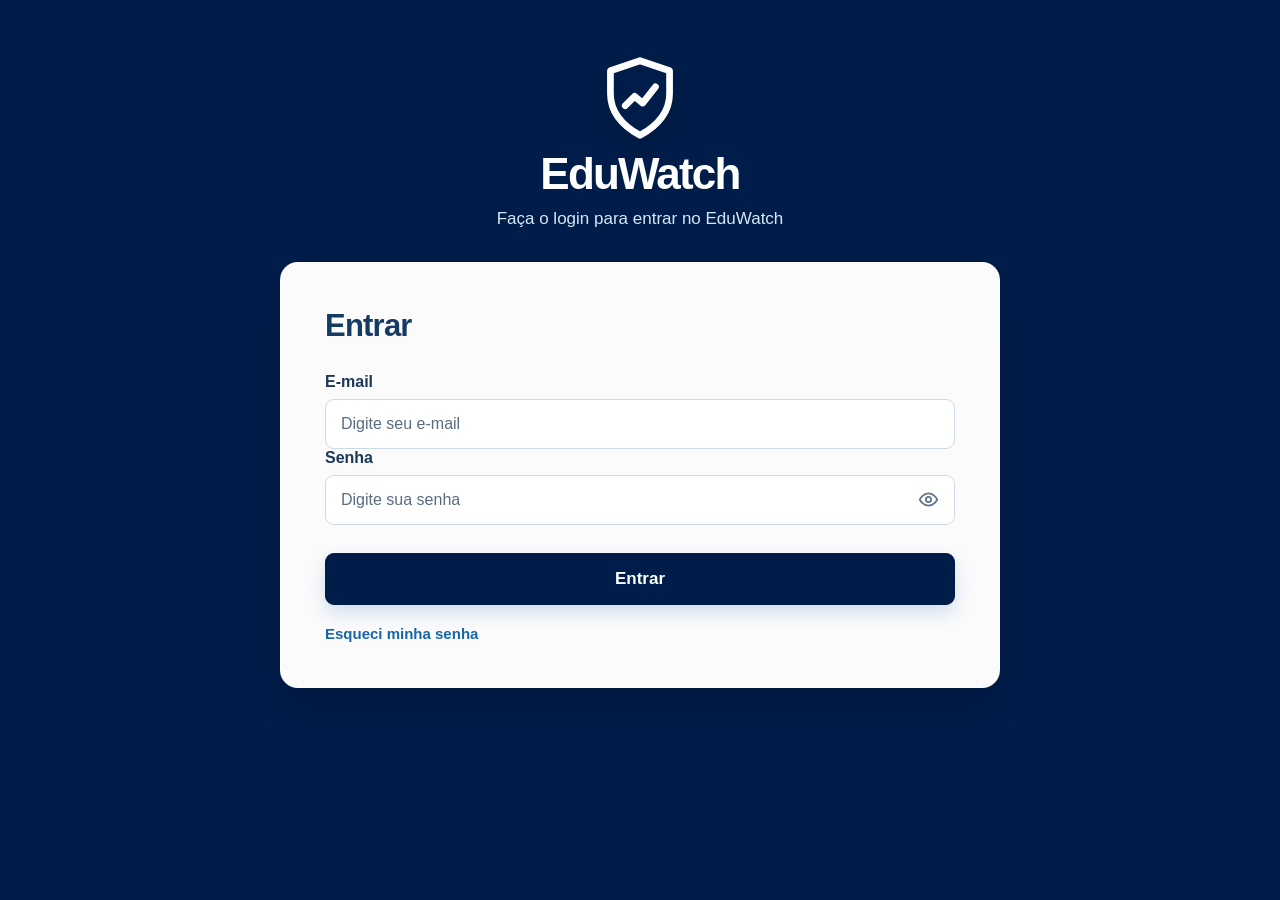
==== commit 8cb2f409: "fix: arruma a formatação do código e transfere a tebela de regras para a coordenação" ====
--- a/admin.html
+++ b/admin.html
@@ -11,6 +11,8 @@
     <link rel="stylesheet" href="css/variables.css" />
     <link rel="stylesheet" href="css/dashboard.css" />
     <link rel="stylesheet" href="css/admin.css" />
+    <link rel="stylesheet" href="css/notificacoes.css" />
+    <link rel="stylesheet" href="css/acompanhamento.css" />
   </head>
 
   <body class="dashboard-body">
@@ -106,7 +108,10 @@
             <span>Área da coordenação</span>
           </a>
 
-          <a class="sidebar-link" href="coordenacao.html?modo=gestao#cadastros">
+          <a
+            class="sidebar-link"
+            href="coordenacao.html?modo=visualizacao#cadastros"
+          >
             <svg
               class="sidebar-icon"
               viewBox="0 0 24 24"
@@ -398,5 +403,6 @@
     <script src="js/auth.js"></script>
     <script src="js/components.js"></script>
     <script src="js/admin.js"></script>
+    <script src="js/notificacoes.js"></script>
   </body>
 </html>
--- a/css/variables.css
+++ b/css/variables.css
@@ -1,94 +1,72 @@
 /* ==========================================================================
    EduWatch — Sistema de design
    Base compartilhada por todos os dashboards.
-   ========================================================================== */
+   ==========================================================================
+*/
 
 :root {
   /* ---------- Marca / azul institucional ---------- */
-
-  --primary: #0b5fae;
+  --primary: #0b4f9c;
   --primary-strong: #176fc1;
   --primary-deep: #003b73;
   --secondary: #2f80ed;
   --accent: #4da3ff;
-
   /* ---------- Fundos ---------- */
-
   --background: #001d4a;
-  --page-background: #edf4fb;
-
+  --page-background: #f4f7fb;
   --surface: #ffffff;
-  --surface-muted: #f4f8fc;
+  --surface-muted: #edf4fb;
   --surface-hover: #f0f6fc;
-
   /* Compatibilidade com dashboard.css */
-
-  --color-bg: #edf4fb;
+  --color-bg: #f4f7fb;
   --color-surface: #ffffff;
-
   /* ---------- Textos ---------- */
-
   --text: #14263d;
   --text-strong: #0f2742;
   --text-inverted: #ffffff;
-
-  --muted: #61758b;
-
+  --muted: #596d83;
+  --text-muted: var(--muted);
   --text-on-background: #ffffff;
   --muted-on-background: #bfd0e2;
-
   --color-text: #14263d;
-  --color-text-muted: #61758b;
-  --color-text-subtle: #8191a4;
-
+  --color-text-muted: var(--muted);
+  --color-text-subtle: #596d83;
   --color-text-on-navy: #ffffff;
   --color-text-on-navy-muted: #c4d3e2;
-
   /* ---------- Bordas ---------- */
-
   --border: #d4e0ec;
   --border-strong: #9eb3c8;
-
   --color-border: #d4e0ec;
   --color-border-strong: #9eb3c8;
-
   /* ---------- Estados ---------- */
-
   --success: #237a4d;
   --success-text: #1f7147;
   --success-bg: #e8f6ee;
   --success-border: #b2dcc3;
-
   --warning: #9a6800;
   --warning-text: #956500;
   --warning-bg: #fff4d8;
   --warning-border: #e5cc89;
-
   --danger: #b42318;
   --danger-text: #b42318;
   --danger-bg: #fdebea;
   --danger-border: #e7aca6;
-
   --info: #176fc1;
   --info-bg: #eaf3fc;
   --info-border: #b9d6ef;
-
   /* ---------- Escala azul ---------- */
-
   --navy-950: #000d22;
   --navy-900: #001d4a;
   --navy-850: #002653;
   --navy-800: #00345f;
   --navy-700: #004a82;
   --navy-600: #0060a8;
-  --navy-500: #0b5fae;
+  --navy-500: #0b4f9c;
   --navy-400: #2878c7;
   --navy-300: #65a7df;
   --navy-200: #a8cff2;
   --navy-100: #dcecf9;
-
   /* ---------- Neutros ---------- */
-
   --neutral-0: #ffffff;
   --neutral-50: #f8fbfe;
   --neutral-100: #f1f6fa;
@@ -97,34 +75,22 @@
   --neutral-500: #8295a9;
   --neutral-700: #455a70;
   --neutral-900: #17293d;
-
   /* Compatibilidade com a refatoração anterior */
-
   --gold-400: #5fa8ff;
   --gold-500: #2f80ed;
-
   /* ---------- Raios ---------- */
-
   --radius-sm: 7px;
   --radius-md: 10px;
   --radius-lg: 15px;
   --radius-xl: 18px;
   --radius-full: 999px;
-
   /* ---------- Sombras ---------- */
-
   --shadow-xs: 0 1px 3px rgba(0, 29, 74, 0.05);
-
   --shadow-sm: 0 3px 10px rgba(0, 29, 74, 0.08);
-
   --shadow-md: 0 10px 28px rgba(0, 29, 74, 0.13);
-
   --shadow-lg: 0 18px 44px rgba(0, 17, 43, 0.2);
-
   --shadow-focus: 0 0 0 4px rgba(47, 128, 237, 0.16);
-
   /* ---------- Espaçamento ---------- */
-
   --space-1: 4px;
   --space-2: 8px;
   --space-3: 12px;
@@ -134,9 +100,8 @@
   --space-7: 28px;
   --space-8: 32px;
   --space-10: 40px;
-
   /* ---------- Tipografia ---------- */
-
+  --font-sans: Inter, "Segoe UI", Roboto, Helvetica, Arial, sans-serif;
   --fz-xs: 12px;
   --fz-sm: 14px;
   --fz-base: 16px;
@@ -145,30 +110,22 @@
   --fz-xl: 24px;
   --fz-2xl: 30px;
   --fz-3xl: 36px;
-
   --fw-medium: 500;
   --fw-semibold: 600;
   --fw-bold: 700;
   --fw-heavy: 800;
-
   /* ---------- Interações ---------- */
-
   --transition-fast: 0.16s ease;
   --transition-base: 0.22s ease;
   --transition-slow: 0.32s ease;
-
   --ring-focus: 0 0 0 4px rgba(77, 163, 255, 0.22);
-
   /* ---------- Camadas ---------- */
-
   --z-backdrop: 40;
   --z-sidebar: 50;
   --z-topbar: 60;
   --z-notification: 70;
   --z-modal: 100;
-
   /* ---------- Layout ---------- */
-
   --sidebar-width: 264px;
   --header-height: 76px;
   --content-max-width: 1180px;
--- a/css/dashboard.css
+++ b/css/dashboard.css
@@ -2,24 +2,22 @@
    EduWatch — Dashboard
    Shell + componentes compartilhados por aluno, professor, coordenação e admin.
    Depende de variables.css.
-   ========================================================================== */
+   ==========================================================================
+*/
 
 /* ==========================================================================
    BASE
-   ========================================================================== */
+   ==========================================================================
+*/
 
 .dashboard-body {
   min-height: 100vh;
   margin: 0;
-
   background: var(--page-background);
   color: var(--color-text);
-
-  font-family: Inter, "Segoe UI", Roboto, Helvetica, Arial, sans-serif;
-
+  font-family: var(--font-sans);
   font-size: var(--fz-base);
   line-height: 1.5;
-
   -webkit-font-smoothing: antialiased;
   text-rendering: optimizeLegibility;
 }
@@ -48,117 +46,84 @@
 
 /* ==========================================================================
    ESTRUTURA PRINCIPAL
-   ========================================================================== */
+   ==========================================================================
+*/
 
 .app-shell {
   display: flex;
-
   width: 100%;
   min-height: 100vh;
 }
 
 /* ==========================================================================
    SIDEBAR
-   ========================================================================== */
+   ==========================================================================
+*/
 
 .sidebar {
   position: sticky;
   top: 0;
-
   width: var(--sidebar-width);
   height: 100vh;
-
   flex: 0 0 var(--sidebar-width);
-
-  display: flex;
-  flex-direction: column;
-
+  display: flex;
+  flex-direction: column;
   padding: var(--space-6) var(--space-4);
-
   color: var(--color-text-on-navy);
-
-  background: #001d4a;
-
+  background: var(--navy-900);
   border-right: 1px solid rgba(255, 255, 255, 0.09);
-
   box-shadow: 10px 0 28px rgba(0, 16, 42, 0.08);
-
   overflow: hidden;
 }
 
 .sidebar-brand {
   display: flex;
   align-items: center;
-
   gap: var(--space-3);
-
   padding: 0 var(--space-2) var(--space-5);
-
   margin-bottom: var(--space-3);
-
   border-bottom: 1px solid rgba(255, 255, 255, 0.1);
 }
 
 .brand-logo {
   width: 34px;
   height: 34px;
-
   flex: 0 0 auto;
-
   object-fit: contain;
 }
 
 .brand-name {
   color: #ffffff;
-
   font-size: 21px;
   font-weight: var(--fw-heavy);
-
   letter-spacing: -0.035em;
 }
 
 .sidebar-nav {
   display: flex;
   flex: 1;
-
-  flex-direction: column;
-
+  flex-direction: column;
   gap: 6px;
-
   min-height: 0;
-
   overflow-y: auto;
-
   padding-right: 2px;
-
   scrollbar-width: thin;
-
   scrollbar-color: rgba(255, 255, 255, 0.2) transparent;
 }
 
 .sidebar-link {
   position: relative;
-
-  display: flex;
-  align-items: center;
-
+  display: flex;
+  align-items: center;
   gap: var(--space-3);
-
   min-height: 46px;
-
   padding: 10px 12px;
-
   color: var(--color-text-on-navy-muted);
-
   text-decoration: none;
-
   font-size: 15px;
   font-weight: var(--fw-semibold);
-
   border: 1px solid transparent;
-
   border-radius: var(--radius-md);
-
   transition:
     background-color var(--transition-fast),
     border-color var(--transition-fast),
@@ -168,41 +133,30 @@
 
 .sidebar-link::before {
   content: "";
-
   position: absolute;
-
   left: -1px;
   top: 9px;
   bottom: 9px;
-
   width: 3px;
-
   border-radius: 0 4px 4px 0;
-
   background: transparent;
-
   transition: background-color var(--transition-fast);
 }
 
 .sidebar-link:hover {
   color: #ffffff;
-
   background: rgba(255, 255, 255, 0.055);
-
   border-color: rgba(255, 255, 255, 0.06);
-
   transform: translateX(1px);
 }
 
 .sidebar-link.is-active {
   color: #ffffff;
-
   background: linear-gradient(
     90deg,
     rgba(23, 111, 193, 0.28),
     rgba(23, 111, 193, 0.1)
   );
-
   border-color: rgba(77, 163, 255, 0.2);
 }
 
@@ -212,122 +166,90 @@
 
 .sidebar-link:focus-visible {
   outline: 3px solid rgba(77, 163, 255, 0.45);
-
   outline-offset: 2px;
 }
 
 .sidebar-icon {
   width: 20px;
   height: 20px;
-
   flex: 0 0 20px;
 }
 
 .sidebar-footer {
   display: flex;
   flex-direction: column;
-
   gap: var(--space-3);
-
   padding-top: var(--space-4);
-
   margin-top: var(--space-4);
-
   border-top: 1px solid rgba(255, 255, 255, 0.1);
 }
 
 .sidebar-user {
   display: flex;
   align-items: center;
-
   gap: var(--space-3);
-
   min-width: 0;
-
   padding: 0 var(--space-2);
 }
 
 .avatar {
   width: 38px;
   height: 38px;
-
   flex: 0 0 38px;
-
   display: grid;
   place-items: center;
-
   color: #00315d;
-
   background: #91c9f6;
-
   border: 2px solid rgba(255, 255, 255, 0.16);
-
   border-radius: var(--radius-full);
-
   font-size: 14px;
   font-weight: var(--fw-heavy);
 }
 
 .sidebar-user-info {
   min-width: 0;
-
-  display: flex;
-  flex-direction: column;
-
+  display: flex;
+  flex-direction: column;
   gap: 1px;
-
   line-height: 1.25;
 }
 
 .sidebar-user-info strong,
 .sidebar-user-info small {
   overflow: hidden;
-
   text-overflow: ellipsis;
-
   white-space: nowrap;
 }
 
 .sidebar-user-info strong {
   color: #ffffff;
-
   font-size: 14px;
 }
 
 .sidebar-user-info small {
   color: #bfd0e0;
-
   font-size: 12px;
 }
 
 /* ==========================================================================
    BOTÕES
-   ========================================================================== */
+   ==========================================================================
+*/
 
 .btn {
   display: inline-flex;
   align-items: center;
   justify-content: center;
-
   gap: var(--space-2);
-
   min-height: 40px;
-
   padding: 9px 14px;
-
   color: var(--color-text);
-
   background: var(--surface);
-
   border: 1px solid var(--border);
-
   border-radius: var(--radius-md);
-
   font-size: 14px;
   font-weight: var(--fw-semibold);
-
   cursor: pointer;
-
   transition:
     background-color var(--transition-fast),
     border-color var(--transition-fast),
@@ -338,7 +260,6 @@
 
 .btn:hover {
   background: var(--surface-hover);
-
   border-color: var(--border-strong);
 }
 
@@ -349,59 +270,42 @@
 .btn:focus-visible,
 .btn-icon:focus-visible {
   outline: 3px solid rgba(77, 163, 255, 0.35);
-
   outline-offset: 2px;
 }
 
 .btn svg {
   width: 18px;
   height: 18px;
-
   flex: 0 0 auto;
 }
 
 .btn-ghost {
   width: 100%;
-
   justify-content: flex-start;
-
   color: #c9d8e7;
-
   background: rgba(255, 255, 255, 0.035);
-
   border-color: rgba(255, 255, 255, 0.11);
 }
 
 .btn-ghost:hover {
   color: #ffffff;
-
   background: rgba(255, 255, 255, 0.08);
-
   border-color: rgba(255, 255, 255, 0.16);
 }
 
 .btn-icon {
   width: 40px;
   height: 40px;
-
   flex: 0 0 40px;
-
   display: inline-flex;
   align-items: center;
   justify-content: center;
-
   padding: 0;
-
   color: var(--muted);
-
   background: transparent;
-
   border: 1px solid transparent;
-
   border-radius: var(--radius-md);
-
   cursor: pointer;
-
   transition:
     background-color var(--transition-fast),
     border-color var(--transition-fast),
@@ -410,9 +314,7 @@
 
 .btn-icon:hover {
   color: var(--text-strong);
-
   background: var(--surface-muted);
-
   border-color: var(--border);
 }
 
@@ -423,32 +325,27 @@
 
 /* ==========================================================================
    BACKDROP MOBILE
-   ========================================================================== */
+   ==========================================================================
+*/
 
 .sidebar-backdrop {
   position: fixed;
-
   inset: 0;
-
   background: rgba(0, 11, 30, 0.6);
-
   z-index: var(--z-backdrop);
-
   backdrop-filter: blur(2px);
 }
 
 /* ==========================================================================
    CONTEÚDO
-   ========================================================================== */
+   ==========================================================================
+*/
 
 .app-content {
   flex: 1;
-
   min-width: 0;
-
-  display: flex;
-  flex-direction: column;
-
+  display: flex;
+  flex-direction: column;
   background: var(--page-background);
 }
 
@@ -458,26 +355,16 @@
 
 .topbar {
   position: sticky;
-
   top: 0;
-
   z-index: var(--z-topbar);
-
   min-height: var(--header-height);
-
-  display: flex;
-  align-items: center;
-
+  display: flex;
+  align-items: center;
   gap: var(--space-4);
-
   padding: 14px var(--space-6);
-
   background: rgba(255, 255, 255, 0.96);
-
   border-bottom: 1px solid var(--border);
-
   box-shadow: 0 4px 18px rgba(0, 29, 74, 0.055);
-
   backdrop-filter: blur(12px);
 }
 
@@ -487,46 +374,36 @@
 
 .topbar-title {
   flex: 1;
-
   min-width: 0;
 }
 
 .topbar-title h1 {
   margin: 0;
-
   color: var(--text-strong);
-
   font-size: clamp(20px, 2vw, 25px);
-
   font-weight: var(--fw-heavy);
-
   letter-spacing: -0.025em;
-
   line-height: 1.18;
 }
 
 .topbar-subtitle {
   max-width: 720px;
-
   margin: 3px 0 0;
-
   color: var(--muted);
-
   font-size: 13.5px;
-
   line-height: 1.4;
 }
 
 .topbar-actions {
   display: flex;
   align-items: center;
-
   gap: var(--space-2);
 }
 
 /* ==========================================================================
    NOTIFICAÇÕES
-   ========================================================================== */
+   ==========================================================================
+*/
 
 .notification {
   position: relative;
@@ -534,130 +411,93 @@
 
 .notification-dot {
   position: absolute;
-
   top: 7px;
   right: 7px;
-
   width: 9px;
   height: 9px;
-
   background: var(--danger);
-
   border: 2px solid #ffffff;
-
   border-radius: var(--radius-full);
 }
 
 .notification-panel {
   position: absolute;
-
   right: 0;
   top: calc(100% + 10px);
-
   width: min(340px, calc(100vw - 28px));
-
   padding: 15px;
-
   background: #ffffff;
-
   border: 1px solid var(--border);
-
   border-radius: var(--radius-lg);
-
   box-shadow: var(--shadow-lg);
-
   z-index: var(--z-notification);
 }
 
 .notification-panel h2 {
   margin: 0 0 10px;
-
   color: var(--text-strong);
-
   font-size: 15px;
-
   font-weight: var(--fw-bold);
 }
 
 .notification-item {
   display: flex;
   flex-direction: column;
-
   gap: 3px;
-
   padding: 11px 0;
-
   border-top: 1px solid var(--border);
 }
 
 .notification-item:first-child {
   padding-top: 0;
-
   border-top: 0;
 }
 
 .notification-item strong {
   color: var(--text);
-
   font-size: 13px;
-
   line-height: 1.4;
 }
 
 .notification-item span {
   color: var(--muted);
-
   font-size: 12.5px;
-
   line-height: 1.45;
 }
 
 #notification-list:empty::after {
   content: "Nenhuma notificação por aqui.";
-
   display: block;
-
   color: var(--color-text-subtle);
-
   font-size: 13px;
-
   text-align: center;
-
   padding: 10px 4px 2px;
 }
 
 /* ==========================================================================
    ÁREA PRINCIPAL
-   ========================================================================== */
+   ==========================================================================
+*/
 
 .main-content {
   flex: 1;
-
-  display: flex;
-  flex-direction: column;
-
+  display: flex;
+  flex-direction: column;
   gap: var(--space-6);
-
-  width: 100%;
-
+  width: 100%;
   padding: var(--space-6);
 }
 
 .main-content > * {
   width: min(100%, var(--content-max-width));
-
   margin-inline: auto;
 }
 
 .dashboard-section {
   display: flex;
-
-  flex-direction: column;
-
+  flex-direction: column;
   gap: var(--space-6);
-
-  width: 100%;
-
+  width: 100%;
   min-width: 0;
 }
 
@@ -668,141 +508,100 @@
 @keyframes dashboard-section-enter {
   from {
     opacity: 0;
-
     transform: translateY(3px);
   }
 
   to {
     opacity: 1;
-
     transform: translateY(0);
   }
 }
 
 .section-block {
   display: flex;
-
-  flex-direction: column;
-
+  flex-direction: column;
   gap: var(--space-3);
 }
 
 .section-heading {
   margin: 0;
-
   color: var(--text-strong);
-
   font-size: var(--fz-lg);
-
   font-weight: var(--fw-bold);
-
   line-height: 1.25;
 }
 
 .section-subheading {
   max-width: 68ch;
-
   margin: 0;
-
   color: var(--muted);
-
   font-size: 14px;
-
   line-height: 1.55;
 }
 
 /* ==========================================================================
    PAINÉIS
-   ========================================================================== */
+   ==========================================================================
+*/
 
 .panel {
   display: flex;
-
-  flex-direction: column;
-
+  flex-direction: column;
   gap: var(--space-4);
-
   min-width: 0;
-
   padding: var(--space-5);
-
   background: var(--surface);
-
   border: 1px solid var(--border);
-
   border-radius: var(--radius-lg);
-
   box-shadow: var(--shadow-xs);
 }
 
 .panel-header {
   display: flex;
-
   align-items: center;
   justify-content: space-between;
-
   flex-wrap: wrap;
-
   gap: var(--space-3);
 }
 
 .panel-header h2 {
   margin: 0;
-
   color: var(--text-strong);
-
   font-size: 17px;
-
   font-weight: var(--fw-bold);
-
   line-height: 1.3;
 }
 
 .panel-header p {
   margin: 0;
-
   color: var(--muted);
-
   font-size: 13px;
 }
 
 /* ==========================================================================
    KPIs
-   ========================================================================== */
+   ==========================================================================
+*/
 
 .kpi-grid {
   display: grid;
-
   grid-template-columns: repeat(4, minmax(0, 1fr));
-
   gap: var(--space-4);
 }
 
 .kpi-card {
   position: relative;
-
   min-width: 0;
-
-  display: flex;
-
-  flex-direction: column;
-
+  display: flex;
+  flex-direction: column;
   gap: 7px;
-
   min-height: 118px;
-
   padding: 18px 18px 17px;
-
   background: linear-gradient(180deg, #ffffff 0%, #fbfdff 100%);
-
   border: 1px solid var(--border);
-
   border-radius: var(--radius-lg);
-
   box-shadow: var(--shadow-xs);
-
   overflow: hidden;
-
   transition:
     transform var(--transition-fast),
     box-shadow var(--transition-fast),
@@ -811,25 +610,17 @@
 
 .kpi-card::before {
   content: "";
-
   position: absolute;
-
   left: 0;
-
   top: 0;
-
   bottom: 0;
-
   width: 4px;
-
   background: var(--primary);
 }
 
 .kpi-card:hover {
   transform: translateY(-2px);
-
   border-color: #b9ccde;
-
   box-shadow: var(--shadow-sm);
 }
 
@@ -843,23 +634,16 @@
 
 .kpi-label {
   color: var(--muted);
-
   font-size: 13px;
-
   font-weight: var(--fw-semibold);
-
   line-height: 1.35;
 }
 
 .kpi-value {
   color: var(--text-strong);
-
   font-size: clamp(25px, 3vw, 31px);
-
   font-weight: var(--fw-heavy);
-
   letter-spacing: -0.035em;
-
   line-height: 1;
 }
 
@@ -873,17 +657,11 @@
 
 .kpi-trend {
   display: inline-flex;
-
-  align-items: center;
-
+  align-items: center;
   gap: 5px;
-
   width: fit-content;
-
   font-size: 12px;
-
   font-weight: var(--fw-semibold);
-
   line-height: 1.3;
 }
 
@@ -897,45 +675,30 @@
 
 /* ==========================================================================
    CARDS
-   ========================================================================== */
+   ==========================================================================
+*/
 
 .card-grid {
   display: grid;
-
   grid-template-columns: repeat(3, minmax(0, 1fr));
-
   gap: var(--space-4);
 }
 
 .class-card {
   position: relative;
-
-  display: flex;
-
-  flex-direction: column;
-
+  display: flex;
+  flex-direction: column;
   gap: var(--space-2);
-
   min-width: 0;
-
   min-height: 150px;
-
   padding: 18px;
-
   color: var(--text);
-
   text-align: left;
-
   text-decoration: none;
-
   background: var(--surface);
-
   border: 1px solid var(--border);
-
   border-radius: var(--radius-lg);
-
   box-shadow: var(--shadow-xs);
-
   transition:
     border-color var(--transition-base),
     transform var(--transition-base),
@@ -945,65 +708,45 @@
 
 button.class-card {
   width: 100%;
-
   font: inherit;
-
   cursor: pointer;
 }
 
 .class-card:hover {
   background: #fcfeff;
-
   border-color: #a8c5df;
-
   transform: translateY(-2px);
-
   box-shadow: var(--shadow-sm);
 }
 
 .class-card:focus-visible {
   outline: 3px solid rgba(77, 163, 255, 0.28);
-
   outline-offset: 2px;
 }
 
 .class-card-title {
   color: var(--text-strong);
-
   font-size: 16px;
-
   font-weight: var(--fw-bold);
-
   line-height: 1.35;
 }
 
 .class-card-meta {
   display: flex;
-
-  align-items: center;
-
+  align-items: center;
   flex-wrap: wrap;
-
   gap: 6px;
-
   color: var(--muted);
-
   font-size: 12.5px;
 }
 
 .class-card-meta span {
   display: inline-flex;
-
-  align-items: center;
-
+  align-items: center;
   min-height: 24px;
-
   padding: 3px 8px;
-
   background: var(--surface-muted);
-
   border: 1px solid var(--border);
-
   border-radius: var(--radius-full);
 }
 
@@ -1013,19 +756,14 @@
 
 .class-card--disabled {
   cursor: default;
-
   border-style: dashed;
-
   background: #f7fafd;
 }
 
 .class-card--disabled:hover {
   transform: none;
-
   border-color: var(--border);
-
   box-shadow: var(--shadow-xs);
-
   background: #f7fafd;
 }
 
@@ -1035,15 +773,13 @@
 
 /* ==========================================================================
    FILTROS
-   ========================================================================== */
+   ==========================================================================
+*/
 
 .filters-bar {
   display: flex;
-
-  align-items: center;
-
+  align-items: center;
   flex-wrap: wrap;
-
   gap: 10px;
 }
 
@@ -1055,27 +791,16 @@
 .filters-bar select,
 .filters-bar input {
   width: auto;
-
   min-height: 42px;
-
   margin: 0;
-
   padding: 9px 12px;
-
   color: var(--text);
-
   background: #ffffff;
-
   border: 1px solid var(--border-strong);
-
   border-radius: var(--radius-md);
-
   font-size: 14px;
-
   line-height: 1.2;
-
   outline: none;
-
   transition:
     border-color var(--transition-fast),
     box-shadow var(--transition-fast),
@@ -1090,104 +815,72 @@
 .filters-bar select:focus,
 .filters-bar input:focus {
   border-color: var(--primary);
-
   box-shadow: var(--ring-focus);
 }
 
 .search-field {
   position: relative;
-
-  display: flex;
-
-  align-items: center;
-
+  display: flex;
+  align-items: center;
   flex: 1 1 260px;
-
   min-width: 220px;
 }
 
 .search-field svg {
   position: absolute;
-
   left: 12px;
-
   width: 17px;
   height: 17px;
-
   color: var(--muted);
-
   pointer-events: none;
 }
 
 .search-field input {
   width: 100%;
-
   padding-left: 38px;
 }
 
 /* ==========================================================================
    TABELAS
-   ========================================================================== */
+   ==========================================================================
+*/
 
 .table-wrapper {
   width: 100%;
-
   min-width: 0;
-
   overflow-x: auto;
-
   border: 1px solid var(--border);
-
   border-radius: var(--radius-md);
-
   background: #ffffff;
-
   scrollbar-color: #abc0d3 transparent;
-
   scrollbar-width: thin;
 }
 
 .data-table {
   width: 100%;
-
   min-width: 560px;
-
   border-collapse: separate;
-
   border-spacing: 0;
-
   color: var(--text);
-
   font-size: 13.5px;
 }
 
 .data-table thead th {
   padding: 12px 14px;
-
   color: #425870;
-
   background: #f3f7fb;
-
   font-size: 12px;
-
   font-weight: var(--fw-bold);
-
   letter-spacing: 0.015em;
-
   text-align: left;
-
   white-space: nowrap;
-
   border-bottom: 1px solid var(--border);
 }
 
 .data-table tbody td {
   padding: 13px 14px;
-
   vertical-align: middle;
-
   border-bottom: 1px solid var(--border);
-
   font-variant-numeric: tabular-nums;
 }
 
@@ -1215,7 +908,6 @@
 
 .data-table tbody tr.is-clickable:focus-visible {
   outline: 3px solid rgba(77, 163, 255, 0.25);
-
   outline-offset: -3px;
 }
 
@@ -1225,72 +917,52 @@
 
 /* ==========================================================================
    STATUS BADGES
-   ========================================================================== */
+   ==========================================================================
+*/
 
 .status-badge {
   display: inline-flex;
-
-  align-items: center;
-
+  align-items: center;
   gap: 7px;
-
   min-height: 28px;
-
   padding: 4px 9px;
-
   border: 1px solid transparent;
-
   border-radius: var(--radius-full);
-
   font-size: 12px;
-
   font-weight: var(--fw-bold);
-
   line-height: 1;
-
   white-space: nowrap;
 }
 
 .status-dot {
   width: 7px;
   height: 7px;
-
   flex: 0 0 7px;
-
   border-radius: var(--radius-full);
-
   background: currentColor;
 }
 
 .status-badge--normal {
   color: var(--success-text);
-
   background: var(--success-bg);
-
   border-color: var(--success-border);
 }
 
 .status-badge--atencao {
   color: var(--warning-text);
-
   background: var(--warning-bg);
-
   border-color: var(--warning-border);
 }
 
 .status-badge--critico {
   color: var(--danger-text);
-
   background: var(--danger-bg);
-
   border-color: var(--danger-border);
 }
 
 .status-badge--indefinido {
   color: var(--muted);
-
   background: var(--surface-muted);
-
   border-color: var(--border);
 }
 
@@ -1298,118 +970,79 @@
 
 .badge {
   display: inline-flex;
-
-  align-items: center;
-
+  align-items: center;
   gap: 6px;
-
   min-height: 26px;
-
   padding: 4px 9px;
-
   border: 1px solid transparent;
-
   border-radius: var(--radius-full);
-
   font-size: 12px;
-
   font-weight: var(--fw-bold);
 }
 
 .badge-normal {
   color: var(--success-text);
-
   background: var(--success-bg);
-
   border-color: var(--success-border);
 }
 
 .badge-atencao {
   color: var(--warning-text);
-
   background: var(--warning-bg);
-
   border-color: var(--warning-border);
 }
 
 .badge-critico {
   color: var(--danger-text);
-
   background: var(--danger-bg);
-
   border-color: var(--danger-border);
 }
 
 /* ==========================================================================
    LISTA DE ACOMPANHAMENTO
-   ========================================================================== */
+   ==========================================================================
+*/
 
 .note-list {
   display: flex;
-
-  flex-direction: column;
-
+  flex-direction: column;
   gap: 10px;
-
   list-style: none;
-
   margin: 0;
-
   padding: 0;
 }
 
 .note-item {
   display: flex;
-
   align-items: flex-start;
-
   gap: 10px;
-
   padding: 13px 14px;
-
   color: var(--text);
-
   background: #f8fbfe;
-
   border: 1px solid var(--border);
-
   border-left: 4px solid var(--warning-text);
-
   border-radius: var(--radius-md);
-
   font-size: 13.5px;
-
   line-height: 1.5;
 }
 
 .note-item svg {
   width: 18px;
   height: 18px;
-
   flex: 0 0 18px;
-
   margin-top: 1px;
-
   color: var(--warning-text);
 }
 
 .note-list:empty::after {
   content: "Nenhum ponto de atenção no momento.";
-
   display: block;
-
   padding: 14px;
-
   color: var(--color-text-subtle);
-
   background: var(--surface-muted);
-
   border: 1px dashed var(--border);
-
   border-radius: var(--radius-md);
-
   font-size: 13px;
-
   text-align: center;
 }
 
@@ -1419,79 +1052,53 @@
 
 /* ==========================================================================
    MINI GRÁFICOS
-   ========================================================================== */
+   ==========================================================================
+*/
 
 .mini-chart {
   display: flex;
-
   align-items: flex-end;
-
   gap: 12px;
-
   min-height: 260px;
-
-  width: 100%;
-
+  width: 100%;
   min-width: 0;
-
   padding: 20px 10px 12px;
-
   overflow-x: auto;
-
   border-bottom: 1px solid var(--border);
-
   scrollbar-width: thin;
 }
 
 .mini-chart:has(.state-block) {
   align-items: center;
-
   justify-content: center;
 }
 
 .mini-chart-bar {
   height: 220px;
-
   min-width: 56px;
-
   flex: 1 0 56px;
-
-  display: flex;
-
-  flex-direction: column;
-
-  align-items: center;
-
+  display: flex;
+  flex-direction: column;
+  align-items: center;
   justify-content: flex-end;
 }
 
 .mini-chart-value {
   flex: 0 0 auto;
-
   margin-bottom: 7px;
-
   color: var(--text-strong);
-
   font-size: 12px;
-
   font-weight: var(--fw-bold);
 }
 
 .mini-chart-fill {
   width: 38px;
-
   max-width: 72%;
-
   min-height: 8px;
-
   flex: 0 0 auto;
-
   background: linear-gradient(180deg, #5fa8ff 0%, #176fc1 100%);
-
   border-radius: 7px 7px 3px 3px;
-
   box-shadow: 0 4px 10px rgba(23, 111, 193, 0.16);
-
   transition:
     height 0.28s ease,
     filter 0.2s ease,
@@ -1500,7 +1107,6 @@
 
 .mini-chart-bar:hover .mini-chart-fill {
   filter: brightness(1.05);
-
   transform: translateY(-2px);
 }
 
@@ -1518,66 +1124,45 @@
 
 .mini-chart-label {
   width: 100%;
-
   margin-top: 8px;
-
   overflow: hidden;
-
   text-overflow: ellipsis;
-
   white-space: nowrap;
-
   color: var(--muted);
-
   font-size: 11px;
-
   font-weight: var(--fw-semibold);
-
   text-align: center;
 }
 
 /* ==========================================================================
    ESTADOS
-   ========================================================================== */
+   ==========================================================================
+*/
 
 .state-block {
   width: 100%;
-
   min-height: 96px;
-
-  display: flex;
-
-  align-items: center;
-
+  display: flex;
+  align-items: center;
   justify-content: center;
-
   gap: 10px;
-
   padding: 20px;
-
   color: var(--muted);
-
   text-align: center;
-
   background: var(--surface-muted);
-
   border: 1px dashed var(--border);
-
   border-radius: var(--radius-md);
-
   font-size: 13.5px;
 }
 
 .state-block svg {
   width: 19px;
   height: 19px;
-
   flex: 0 0 19px;
 }
 
 .state-block--loading svg {
   color: var(--primary);
-
   animation: eduwatch-spin 0.9s linear infinite;
 }
 
@@ -1587,9 +1172,7 @@
 
 .state-block--error {
   color: var(--danger-text);
-
   background: var(--danger-bg);
-
   border-color: var(--danger-border);
 }
 
@@ -1605,103 +1188,69 @@
 
 /* ==========================================================================
    MODAL
-   ========================================================================== */
+   ==========================================================================
+*/
 
 .modal-backdrop {
   position: fixed;
-
   inset: 0;
-
   z-index: var(--z-modal);
-
-  display: flex;
-
-  align-items: center;
-
+  display: flex;
+  align-items: center;
   justify-content: center;
-
   padding: 20px;
-
   background: rgba(0, 12, 31, 0.66);
-
   backdrop-filter: blur(3px);
 }
 
 .modal {
   width: min(100%, 620px);
-
   max-height: min(88vh, 760px);
-
-  display: flex;
-
-  flex-direction: column;
-
+  display: flex;
+  flex-direction: column;
   overflow: hidden;
-
   background: #ffffff;
-
   border: 1px solid rgba(255, 255, 255, 0.42);
-
   border-radius: var(--radius-lg);
-
   box-shadow: var(--shadow-lg);
 }
 
 .modal-header {
   display: flex;
-
-  align-items: center;
-
+  align-items: center;
   justify-content: space-between;
-
   gap: var(--space-3);
-
   padding: 18px 20px;
-
   background: linear-gradient(180deg, #ffffff 0%, #f8fbfe 100%);
-
   border-bottom: 1px solid var(--border);
 }
 
 .modal-header h2 {
   min-width: 0;
-
   margin: 0;
-
   overflow: hidden;
-
   text-overflow: ellipsis;
-
   white-space: nowrap;
-
   color: var(--text-strong);
-
   font-size: 19px;
-
   font-weight: var(--fw-bold);
-
   line-height: 1.25;
 }
 
 .modal-body {
   padding: 20px;
-
   overflow-y: auto;
 }
 
 .modal-kpis {
   display: grid;
-
   grid-template-columns: repeat(4, minmax(0, 1fr));
-
   gap: 10px;
-
   margin-bottom: 22px;
 }
 
 .modal-kpis .kpi-card {
   min-height: 96px;
-
   padding: 14px;
 }
 
@@ -1715,72 +1264,52 @@
 
 .modal-section {
   display: flex;
-
-  flex-direction: column;
-
+  flex-direction: column;
   gap: 9px;
-
   padding-top: 17px;
-
   margin-top: 17px;
-
   border-top: 1px solid var(--border);
 }
 
 .modal-section h3 {
   margin: 0;
-
   color: var(--text-strong);
-
   font-size: 14px;
-
   font-weight: var(--fw-bold);
 }
 
 .modal-observacao {
   margin: 0;
-
   padding: 12px 14px;
-
   color: var(--text);
-
   background: var(--surface-muted);
-
   border: 1px solid var(--border);
-
   border-radius: var(--radius-md);
-
   font-size: 13.5px;
-
   line-height: 1.6;
 }
 
 /* ==========================================================================
    ACESSIBILIDADE
-   ========================================================================== */
+   ==========================================================================
+*/
 
 .sr-only {
   position: absolute !important;
-
   width: 1px !important;
   height: 1px !important;
-
   padding: 0 !important;
-
   margin: -1px !important;
-
   overflow: hidden !important;
-
   clip: rect(0, 0, 0, 0) !important;
-
   white-space: nowrap !important;
-
   border: 0 !important;
 }
 
 /* ==========================================================================
    RESPONSIVIDADE
-   ========================================================================== */
+   ==========================================================================
+*/
 
 @media (max-width: 1100px) {
   .kpi-grid {
@@ -1793,7 +1322,6 @@
 
   .mini-chart-bar {
     min-width: 52px;
-
     flex-basis: 52px;
   }
 }
@@ -1801,19 +1329,12 @@
 @media (max-width: 960px) {
   .sidebar {
     position: fixed;
-
     inset: 0 auto 0 0;
-
     z-index: var(--z-sidebar);
-
     width: min(var(--sidebar-width), 86vw);
-
     height: 100vh;
-
     transform: translateX(-105%);
-
     transition: transform var(--transition-slow);
-
     box-shadow: 18px 0 44px rgba(0, 13, 34, 0.25);
   }
 
@@ -1845,7 +1366,6 @@
 
   .panel {
     padding: 17px;
-
     border-radius: 13px;
   }
 
@@ -1863,7 +1383,6 @@
 
   .filters-bar {
     align-items: stretch;
-
     flex-direction: column;
   }
 
@@ -1871,7 +1390,6 @@
   .filters-bar input,
   .search-field {
     width: 100%;
-
     min-width: 0;
   }
 
@@ -1885,9 +1403,7 @@
 
   .notification-panel {
     position: fixed;
-
     top: 72px;
-
     right: 12px;
   }
 }
@@ -1899,9 +1415,7 @@
 
   .topbar {
     min-height: 68px;
-
     padding: 10px 12px;
-
     gap: 8px;
   }
 
@@ -1912,7 +1426,6 @@
   .btn-icon {
     width: 38px;
     height: 38px;
-
     flex-basis: 38px;
   }
 
@@ -1926,7 +1439,6 @@
 
   .mini-chart {
     min-height: 235px;
-
     padding-inline: 4px;
   }
 
@@ -1952,7 +1464,6 @@
 
   .modal-kpis {
     gap: 8px;
-
     margin-bottom: 17px;
   }
 }
@@ -1962,49 +1473,68 @@
   .dashboard-body *::before,
   .dashboard-body *::after {
     scroll-behavior: auto !important;
-
     transition-duration: 0.01ms !important;
-
     animation-duration: 0.01ms !important;
-
     animation-iteration-count: 1 !important;
   }
 }
 
 /* =====================================
    DESEMPENHO - TELA TODA
-===================================== */
+=====================================
+*/
 
 #section-desempenho {
-    width: 100%;
-    max-width: none;
-    margin: 0;
-    padding: 0;
+  width: 100%;
+  max-width: none;
+  margin: 0;
+  padding: 0;
 }
 
 /* Coloca os dois cards um embaixo do outro */
+
 #section-desempenho .card-grid {
-    display: flex;
-    flex-direction: column;
-    width: 100%;
-    max-width: none;
-    gap: 24px;
+  display: flex;
+  flex-direction: column;
+  width: 100%;
+  max-width: none;
+  gap: 24px;
 }
 
 /* Cada card ocupa toda a largura */
+
 #section-desempenho .card-grid .panel {
-    width: 100%;
-    max-width: none;
-    margin: 0;
+  width: 100%;
+  max-width: none;
+  margin: 0;
 }
 
 /* Tabela ocupa toda a largura */
+
 #section-desempenho .table-wrapper {
-    width: 100%;
-    overflow-x: hidden;
+  width: 100%;
+  overflow-x: auto;
 }
 
 #section-desempenho .data-table {
-    width: 100%;
-    min-width: 0;
-}+  width: 100%;
+  min-width: 720px;
+}
+
+/* ==========================================================================
+   ACESSIBILIDADE E CONSISTÊNCIA DOS CONTROLES
+   Regras-base com baixo impacto: os estilos específicos dos componentes
+   continuam prevalecendo sobre estas regras compartilhadas.
+   ========================================================================== */
+.dashboard-body :focus-visible {
+  outline: 3px solid var(--accent);
+  outline-offset: 2px;
+}
+.dashboard-body input,
+.dashboard-body select,
+.dashboard-body textarea {
+  max-width: 100%;
+}
+.dashboard-body :disabled {
+  cursor: not-allowed;
+}
--- a/css/admin.css
+++ b/css/admin.css
@@ -1,157 +1,112 @@
 /* ==========================================================================
    EduWatch — Área Administrativa
    Depende de variables.css e dashboard.css.
-   ========================================================================== */
+   ==========================================================================
+*/
 
 .admin-main {
   display: flex;
-
   flex-direction: column;
-
   gap: var(--space-6);
 }
 
 /* ==========================================================================
    BOAS-VINDAS
-   ========================================================================== */
+   ==========================================================================
+*/
 
 .admin-welcome {
   position: relative;
-
   overflow: hidden;
-
   padding: 30px;
-
   background: linear-gradient(135deg, #ffffff 0%, #f3f8fd 100%);
-
   border: 1px solid var(--border);
-
   border-radius: var(--radius-lg);
-
   box-shadow: var(--shadow-sm);
 }
 
 .admin-welcome::after {
   content: "";
-
   position: absolute;
-
   top: -72px;
   right: -72px;
-
   width: 220px;
   height: 220px;
-
   border-radius: 50%;
-
   background: radial-gradient(
     circle,
     rgba(47, 128, 237, 0.16) 0%,
     rgba(47, 128, 237, 0) 68%
   );
-
   pointer-events: none;
 }
 
 .admin-welcome-content {
   position: relative;
-
   z-index: 1;
-
   max-width: 760px;
 }
 
 .admin-eyebrow {
   display: inline-flex;
-
   align-items: center;
-
   margin-bottom: 9px;
-
   padding: 5px 9px;
-
   color: var(--primary);
-
   background: var(--info-bg);
-
   border: 1px solid var(--info-border);
-
   border-radius: var(--radius-full);
-
   font-size: 11px;
-
   font-weight: var(--fw-bold);
-
   letter-spacing: 0.08em;
 }
 
 .admin-welcome h2 {
   margin: 0;
-
   color: var(--text-strong);
-
   font-size: clamp(25px, 3vw, 33px);
-
   font-weight: var(--fw-heavy);
-
   line-height: 1.17;
-
   letter-spacing: -0.03em;
 }
 
 .admin-welcome p {
   max-width: 660px;
-
   margin: 10px 0 0;
-
   color: var(--muted);
-
   font-size: 14.5px;
-
   line-height: 1.65;
 }
 
 /* ==========================================================================
    ÁREAS
-   ========================================================================== */
+   ==========================================================================
+*/
 
 .admin-area-grid {
   display: grid;
-
   grid-template-columns: repeat(3, minmax(0, 1fr));
-
   gap: var(--space-4);
 }
 
 /* ==========================================================================
    CARDS
-   ========================================================================== */
+   ==========================================================================
+*/
 
 .admin-area-card {
   position: relative;
-
   display: flex;
-
   flex-direction: column;
-
   min-height: 270px;
-
   padding: 23px;
-
   color: inherit;
-
   text-decoration: none;
-
   background: linear-gradient(180deg, #ffffff 0%, #fbfdff 100%);
-
   border: 1px solid var(--border);
-
   border-radius: var(--radius-lg);
-
   box-shadow: var(--shadow-xs);
-
   overflow: hidden;
-
   transition:
     border-color var(--transition-base),
     box-shadow var(--transition-base),
@@ -161,33 +116,21 @@
 
 .admin-area-card::before {
   content: "";
-
   position: absolute;
-
   left: 0;
-
   top: 0;
-
   bottom: 0;
-
   width: 4px;
-
   background: var(--primary);
-
   transform: scaleY(0.28);
-
   transform-origin: center;
-
   transition: transform var(--transition-base);
 }
 
 .admin-area-card:hover {
   background: #ffffff;
-
   border-color: #a8c5df;
-
   box-shadow: var(--shadow-md);
-
   transform: translateY(-3px);
 }
 
@@ -197,44 +140,37 @@
 
 .admin-area-card:focus-visible {
   outline: 3px solid rgba(77, 163, 255, 0.28);
-
   outline-offset: 3px;
 }
 
 /* ==========================================================================
    ÍCONE
-   ========================================================================== */
+   ==========================================================================
+*/
 
 .admin-area-icon {
   width: 44px;
   height: 44px;
-
   display: inline-flex;
-
   align-items: center;
   justify-content: center;
-
   margin-bottom: 20px;
-
   color: var(--primary);
-
   background: var(--info-bg);
-
   border: 1px solid var(--info-border);
-
   border-radius: 12px;
 }
 
 .admin-area-icon svg {
   width: 22px;
   height: 22px;
-
   stroke-width: 2;
 }
 
 /* ==========================================================================
    TEXTO
-   ========================================================================== */
+   ==========================================================================
+*/
 
 .admin-area-content {
   flex: 1;
@@ -242,68 +178,48 @@
 
 .admin-area-type {
   display: block;
-
   margin-bottom: 5px;
-
   color: var(--muted);
-
   font-size: 11px;
-
   font-weight: var(--fw-bold);
-
   letter-spacing: 0.08em;
 }
 
 .admin-area-content h2 {
   margin: 0;
-
   color: var(--text-strong);
-
   font-size: 20px;
-
   font-weight: var(--fw-bold);
-
   line-height: 1.3;
 }
 
 .admin-area-content p {
   max-width: 350px;
-
   margin: 8px 0 0;
-
   color: var(--muted);
-
   font-size: 13.5px;
-
   line-height: 1.6;
 }
 
 /* ==========================================================================
    AÇÃO
-   ========================================================================== */
+   ==========================================================================
+*/
 
 .admin-area-action {
   display: inline-flex;
-
   align-items: center;
-
   gap: 7px;
-
   width: fit-content;
-
   margin-top: 21px;
-
   color: var(--primary);
-
   font-size: 13.5px;
-
   font-weight: var(--fw-bold);
 }
 
 .admin-area-action svg {
   width: 17px;
   height: 17px;
-
   transition: transform var(--transition-fast);
 }
 
@@ -313,48 +229,38 @@
 
 /* ==========================================================================
    INFORMAÇÃO
-   ========================================================================== */
+   ==========================================================================
+*/
 
 .admin-info {
   display: flex;
-
   align-items: flex-start;
-
   gap: 10px;
-
   padding: 14px 16px;
-
   color: var(--muted);
-
   background: var(--surface-muted);
-
   border: 1px solid var(--border);
-
   border-radius: var(--radius-md);
 }
 
 .admin-info svg {
   width: 18px;
   height: 18px;
-
   flex: 0 0 18px;
-
   margin-top: 1px;
-
   color: var(--primary);
 }
 
 .admin-info p {
   margin: 0;
-
   font-size: 13px;
-
   line-height: 1.55;
 }
 
 /* ==========================================================================
    RESPONSIVIDADE
-   ========================================================================== */
+   ==========================================================================
+*/
 
 @media (max-width: 1000px) {
   .admin-area-grid {
@@ -377,13 +283,11 @@
 
   .admin-area-grid {
     grid-template-columns: 1fr;
-
     gap: 13px;
   }
 
   .admin-area-card {
     min-height: 230px;
-
     padding: 20px;
   }
 
@@ -404,7 +308,6 @@
   .admin-area-icon {
     width: 42px;
     height: 42px;
-
     margin-bottom: 16px;
   }
 
--- a/css/notificacoes.css
+++ b/css/notificacoes.css
@@ -0,0 +1,288 @@
+/* EduWatch — aparência complementar para notificações e frequência do aluno. */
+
+.edu-notification-toolbar {
+  display: flex;
+  justify-content: flex-end;
+  padding: 0.35rem 0 0.65rem;
+}
+
+.edu-notification-mark-all,
+.edu-notification__mark,
+.edu-notification__link {
+  display: inline-flex;
+  align-items: center;
+  justify-content: center;
+  min-height: 34px;
+  padding: 0.45rem 0.7rem;
+  border: 1px solid var(--border, #d8e1ed);
+  border-radius: 8px;
+  background: var(--surface, #fff);
+  color: var(--primary, #0b4f9c);
+  font: inherit;
+  font-size: 0.82rem;
+  font-weight: 600;
+  text-decoration: none;
+  cursor: pointer;
+}
+
+.edu-notification-mark-all:hover,
+.edu-notification__mark:hover,
+.edu-notification__link:hover {
+  background: var(--surface-muted, #edf4fb);
+}
+
+.edu-notification-mark-all:disabled,
+.edu-notification__mark:disabled {
+  opacity: 0.55;
+  cursor: wait;
+}
+
+.edu-notification-empty,
+.edu-notification-error {
+  margin: 0;
+  padding: 0.9rem;
+  color: var(--text-muted, #64748b);
+  font-size: 0.9rem;
+}
+
+.edu-notification-error {
+  color: var(--danger, #b42318);
+}
+
+.edu-notification {
+  display: grid;
+  gap: 0.45rem;
+  padding: 0.85rem;
+  border: 1px solid var(--border, #d8e1ed);
+  border-radius: 10px;
+  background: var(--surface, #fff);
+  color: var(--text, #14263d);
+}
+
+.edu-notification + .edu-notification {
+  margin-top: 0.65rem;
+}
+
+.edu-notification--unread {
+  border-inline-start: 4px solid var(--primary, #0b4f9c);
+  background: var(--surface-muted, #edf4fb);
+}
+
+.edu-notification__header {
+  display: flex;
+  align-items: flex-start;
+  justify-content: space-between;
+  gap: 0.6rem;
+}
+
+.edu-notification__title {
+  margin: 0;
+  color: inherit;
+  font-size: 0.94rem;
+  font-weight: 700;
+  line-height: 1.35;
+}
+
+.edu-notification__unread-label {
+  flex: 0 0 auto;
+  padding: 0.15rem 0.45rem;
+  border-radius: 999px;
+  background: var(--primary, #0b4f9c);
+  color: #fff;
+  font-size: 0.7rem;
+  font-weight: 700;
+}
+
+.edu-notification__message {
+  margin: 0;
+  color: var(--text-muted, #526277);
+  font-size: 0.86rem;
+  line-height: 1.45;
+  overflow-wrap: anywhere;
+}
+
+.edu-notification__date,
+.edu-notification__read-label {
+  color: var(--text-muted, #64748b);
+  font-size: 0.76rem;
+}
+
+.edu-notification__actions {
+  display: flex;
+  align-items: center;
+  justify-content: flex-end;
+  flex-wrap: wrap;
+  gap: 0.45rem;
+  margin-top: 0.2rem;
+}
+
+/* Área de frequência do aluno */
+
+.student-attendance-message {
+  margin: 0.75rem 0;
+  color: var(--text-muted, #526277);
+  font-size: 0.9rem;
+}
+
+.student-attendance-message[data-type="error"] {
+  color: var(--danger, #b42318);
+}
+
+.student-attendance-dashboard {
+  display: grid;
+  gap: 1.15rem;
+  margin-top: 1rem;
+}
+
+.student-attendance-kpis {
+  display: grid;
+  grid-template-columns: repeat(5, minmax(0, 1fr));
+  gap: 0.8rem;
+}
+
+.student-attendance-kpi {
+  min-width: 0;
+  padding: 1rem;
+  border: 1px solid var(--border, #d8e1ed);
+  border-radius: 12px;
+  background: var(--surface, #fff);
+  box-shadow: 0 1px 2px rgb(15 23 42 / 4%);
+}
+
+.student-attendance-kpi__label,
+.student-attendance-kpi__detail {
+  margin: 0;
+  color: var(--text-muted, #64748b);
+  font-size: 0.78rem;
+  line-height: 1.4;
+}
+
+.student-attendance-kpi__value {
+  display: block;
+  margin: 0.35rem 0;
+  color: var(--text, #14263d);
+  font-size: clamp(1.2rem, 2.2vw, 1.8rem);
+  line-height: 1.2;
+  overflow-wrap: anywhere;
+}
+
+.student-attendance-kpi__detail {
+  font-size: 0.72rem;
+}
+
+.student-attendance-charts {
+  display: grid;
+  grid-template-columns: repeat(2, minmax(0, 1fr));
+  gap: 1rem;
+}
+
+.student-attendance-panel {
+  min-width: 0;
+}
+
+.student-attendance-description {
+  margin: 0 0 0.75rem;
+  color: var(--text-muted, #64748b);
+  font-size: 0.84rem;
+  line-height: 1.5;
+}
+
+.student-attendance-chart {
+  display: block;
+  width: 100%;
+  height: 260px;
+  max-height: 280px;
+}
+
+.student-attendance-chart-state {
+  margin: 0.6rem 0 0;
+  color: var(--text-muted, #64748b);
+  font-size: 0.84rem;
+}
+
+.student-attendance-table-wrapper {
+  width: 100%;
+  overflow-x: auto;
+}
+
+.student-attendance-table {
+  min-width: 720px;
+}
+
+.student-attendance-table td,
+.student-attendance-table th {
+  vertical-align: middle;
+}
+
+.student-attendance-empty {
+  padding: 1.1rem !important;
+  color: var(--text-muted, #64748b);
+  text-align: center;
+}
+
+.student-attendance-badge {
+  display: inline-flex;
+  align-items: center;
+  justify-content: center;
+  padding: 0.22rem 0.55rem;
+  border-radius: 999px;
+  font-size: 0.75rem;
+  font-weight: 700;
+  white-space: nowrap;
+  background: #edf2f7;
+  color: #475569;
+}
+
+.student-attendance-badge--normal,
+.student-attendance-badge--presente {
+  background: var(--success-bg);
+  color: var(--success-text);
+}
+
+.student-attendance-badge--atencao,
+.student-attendance-badge--atraso,
+.student-attendance-badge--justificada {
+  background: var(--warning-bg);
+  color: var(--warning-text);
+}
+
+.student-attendance-badge--critico,
+.student-attendance-badge--ausente {
+  background: var(--danger-bg);
+  color: var(--danger-text);
+}
+
+@media (max-width: 1100px) {
+  .student-attendance-kpis {
+    grid-template-columns: repeat(3, minmax(0, 1fr));
+  }
+}
+
+@media (max-width: 760px) {
+  .student-attendance-kpis {
+    grid-template-columns: repeat(2, minmax(0, 1fr));
+  }
+
+  .student-attendance-charts {
+    grid-template-columns: minmax(0, 1fr);
+  }
+
+  .student-attendance-chart {
+    height: 230px;
+  }
+}
+
+@media (max-width: 420px) {
+  .student-attendance-kpis {
+    grid-template-columns: minmax(0, 1fr);
+  }
+}
+
+.student-attendance-svg-chart {
+  display: block;
+  width: 100%;
+  height: auto;
+  min-height: 220px;
+  overflow: visible;
+  color: var(--text, #14263d);
+}
--- a/css/acompanhamento.css
+++ b/css/acompanhamento.css
@@ -0,0 +1,387 @@
+/* EduWatch — acompanhamento pedagógico e configuração de regras. */
+
+.edu-followup-dashboard,
+.edu-rule-dashboard {
+  display: grid;
+  gap: 1rem;
+  margin-top: 1.25rem;
+  color: var(--text, #14263d);
+}
+
+.edu-followup-panel,
+.edu-rule-dashboard,
+.edu-rule-card {
+  min-width: 0;
+  padding: clamp(0.9rem, 2vw, 1.25rem);
+  border: 1px solid var(--border, #d8e1ed);
+  border-radius: 14px;
+  background: var(--surface, #fff);
+  box-shadow: 0 1px 3px rgb(15 23 42 / 5%);
+}
+
+.edu-followup-panel__heading {
+  margin: 0 0 0.35rem;
+  font-size: 1.08rem;
+}
+
+.edu-followup-panel__description,
+.edu-followup-description,
+.edu-rule-description,
+.edu-rule-card__description {
+  margin: 0;
+  color: var(--text-muted, #526277);
+  font-size: 0.88rem;
+  line-height: 1.55;
+}
+
+.edu-followup-toolbar,
+.edu-rule-header,
+.edu-rule-card__heading,
+.edu-followup-inline-controls {
+  display: flex;
+  align-items: center;
+  justify-content: space-between;
+  flex-wrap: wrap;
+  gap: 0.65rem;
+}
+
+.edu-followup-toolbar {
+  justify-content: flex-start;
+  margin-top: 1rem;
+}
+
+.edu-followup-feedback,
+.edu-rule-feedback {
+  margin: 0;
+  padding: 0.8rem 1rem;
+  border-radius: 9px;
+  background: var(--surface-muted, #edf4fb);
+  color: var(--text, #14263d);
+  white-space: pre-line;
+}
+
+.edu-followup-feedback[data-type="error"],
+.edu-rule-feedback[data-type="error"] {
+  background: var(--danger-bg);
+  color: var(--danger-text);
+}
+
+.edu-followup-feedback[data-type="success"],
+.edu-rule-feedback[data-type="success"] {
+  background: var(--success-bg);
+  color: var(--success-text);
+}
+
+.edu-followup-feedback[data-type="warning"],
+.edu-rule-feedback[data-type="warning"] {
+  background: var(--warning-bg);
+  color: var(--warning-text);
+}
+
+.edu-followup-button,
+.edu-rule-button {
+  display: inline-flex;
+  align-items: center;
+  justify-content: center;
+  min-height: 38px;
+  padding: 0.55rem 0.85rem;
+  border: 1px solid var(--border, #d8e1ed);
+  border-radius: 8px;
+  background: #fff;
+  color: var(--primary, #0b4f9c);
+  font: inherit;
+  font-size: 0.86rem;
+  font-weight: 650;
+  cursor: pointer;
+}
+
+.edu-followup-button--primary,
+.edu-rule-button--primary {
+  background: var(--primary, #0b4f9c);
+  border-color: var(--primary, #0b4f9c);
+  color: #fff;
+}
+
+.edu-followup-button--small {
+  min-height: 32px;
+  padding: 0.35rem 0.55rem;
+  font-size: 0.78rem;
+}
+
+.edu-followup-button:hover,
+.edu-rule-button:hover {
+  filter: brightness(0.97);
+}
+
+.edu-followup-button:disabled,
+.edu-rule-button:disabled {
+  opacity: 0.6;
+  cursor: wait;
+}
+
+.edu-followup-form {
+  display: grid;
+  gap: 0.9rem;
+  margin-top: 1rem;
+}
+
+.edu-followup-form-grid,
+.edu-rule-grid {
+  display: grid;
+  grid-template-columns: repeat(2, minmax(0, 1fr));
+  gap: 0.85rem;
+}
+
+.edu-followup-field,
+.edu-rule-field {
+  display: grid;
+  align-content: start;
+  gap: 0.4rem;
+  min-width: 0;
+}
+
+.edu-followup-field__label,
+.edu-rule-field__label {
+  font-size: 0.83rem;
+  font-weight: 650;
+  color: var(--text, #14263d);
+}
+
+.edu-followup-input,
+.edu-followup-select,
+.edu-followup-textarea,
+.edu-rule-input {
+  box-sizing: border-box;
+  width: 100%;
+  min-width: 0;
+  min-height: 40px;
+  padding: 0.6rem 0.7rem;
+  border: 1px solid var(--border, #cbd5e1);
+  border-radius: 8px;
+  background: #fff;
+  color: var(--text, #14263d);
+  font: inherit;
+  font-size: 0.88rem;
+}
+
+.edu-followup-textarea {
+  resize: vertical;
+}
+
+.edu-followup-check,
+.edu-rule-switch {
+  display: inline-flex;
+  align-items: center;
+  gap: 0.5rem;
+  font-size: 0.88rem;
+  font-weight: 600;
+}
+
+.edu-followup-check input,
+.edu-rule-switch input {
+  width: 1rem;
+  height: 1rem;
+  accent-color: var(--primary, #0b4f9c);
+}
+
+.edu-followup-table-wrap {
+  width: 100%;
+  overflow-x: auto;
+  margin-top: 1rem;
+}
+
+.edu-followup-table {
+  min-width: 900px;
+  border-collapse: collapse;
+}
+
+.edu-followup-table th,
+.edu-followup-table td {
+  padding: 0.7rem 0.75rem;
+  vertical-align: top;
+  text-align: left;
+  border-bottom: 1px solid var(--border, #e2e8f0);
+}
+
+.edu-followup-table th {
+  color: var(--text-muted, #526277);
+  font-size: 0.77rem;
+  font-weight: 700;
+}
+
+.edu-followup-table td {
+  font-size: 0.84rem;
+}
+
+.edu-followup-empty {
+  padding: 1rem !important;
+  color: var(--text-muted, #526277);
+  text-align: center !important;
+}
+
+.edu-followup-justification {
+  min-width: 220px;
+  max-width: 440px;
+  line-height: 1.45;
+  overflow-wrap: anywhere;
+}
+
+.edu-followup-pill,
+.edu-rule-status {
+  display: inline-flex;
+  align-items: center;
+  justify-content: center;
+  padding: 0.22rem 0.55rem;
+  border-radius: 999px;
+  background: #f1f5f9;
+  color: #475569;
+  font-size: 0.74rem;
+  font-weight: 750;
+  white-space: nowrap;
+}
+
+.edu-followup-pill--atencao {
+  background: var(--warning-bg);
+  color: var(--warning-text);
+}
+
+.edu-followup-pill--critico {
+  background: var(--danger-bg);
+  color: var(--danger-text);
+}
+
+.edu-followup-pill--visible {
+  background: var(--success-bg);
+  color: var(--success-text);
+}
+
+.edu-followup-row--critico {
+  background: #fffafa;
+}
+
+.edu-followup-row--atencao {
+  background: #fffdf6;
+}
+
+.edu-followup-inline-controls {
+  justify-content: flex-start;
+  align-items: flex-start;
+  min-width: 190px;
+}
+
+.edu-followup-select--compact {
+  min-width: 125px;
+  min-height: 34px;
+  padding: 0.35rem;
+  font-size: 0.78rem;
+}
+
+.edu-rule-header {
+  align-items: flex-start;
+}
+
+.edu-rule-eyebrow {
+  display: inline-block;
+  margin-bottom: 0.25rem;
+  color: var(--primary, #0b4f9c);
+  font-size: 0.72rem;
+  font-weight: 800;
+  letter-spacing: 0.08em;
+}
+
+.edu-rule-heading {
+  margin: 0 0 0.35rem;
+  font-size: clamp(1.25rem, 2vw, 1.6rem);
+}
+
+.edu-rule-header > div {
+  max-width: 760px;
+}
+
+.edu-rule-disclaimer {
+  margin: 0;
+  padding: 0.85rem 1rem;
+  border-left: 3px solid var(--primary, #0b4f9c);
+  background: var(--surface-muted, #edf4fb);
+  color: var(--text-muted, #526277);
+  font-size: 0.85rem;
+  line-height: 1.55;
+}
+
+.edu-rule-cards {
+  display: grid;
+  grid-template-columns: repeat(2, minmax(0, 1fr));
+  gap: 1rem;
+}
+
+.edu-rule-card {
+  padding: 1rem;
+}
+
+.edu-rule-card__heading {
+  align-items: flex-start;
+  margin-bottom: 1rem;
+}
+
+.edu-rule-card__title-group {
+  min-width: 0;
+}
+
+.edu-rule-card__title {
+  margin: 0 0 0.3rem;
+  font-size: 1rem;
+}
+
+.edu-rule-status--active {
+  background: var(--success-bg);
+  color: var(--success-text);
+}
+
+.edu-rule-form {
+  display: grid;
+  gap: 0.9rem;
+}
+
+.edu-rule-field__help {
+  color: var(--text-muted, #64748b);
+  font-size: 0.75rem;
+  line-height: 1.4;
+}
+
+.edu-rule-explanation {
+  margin: 0;
+  color: var(--text-muted, #526277);
+  font-size: 0.8rem;
+  line-height: 1.5;
+}
+
+.edu-rule-empty {
+  margin: 0;
+  color: var(--text-muted, #526277);
+}
+
+@media (max-width: 800px) {
+  .edu-rule-cards {
+    grid-template-columns: minmax(0, 1fr);
+  }
+
+  .edu-followup-form-grid,
+  .edu-rule-grid {
+    grid-template-columns: minmax(0, 1fr);
+  }
+}
+
+@media (max-width: 420px) {
+  .edu-followup-toolbar {
+    align-items: stretch;
+    flex-direction: column;
+  }
+
+  .edu-followup-toolbar .edu-followup-button {
+    width: 100%;
+  }
+
+  .edu-followup-table {
+    min-width: 760px;
+  }
+}
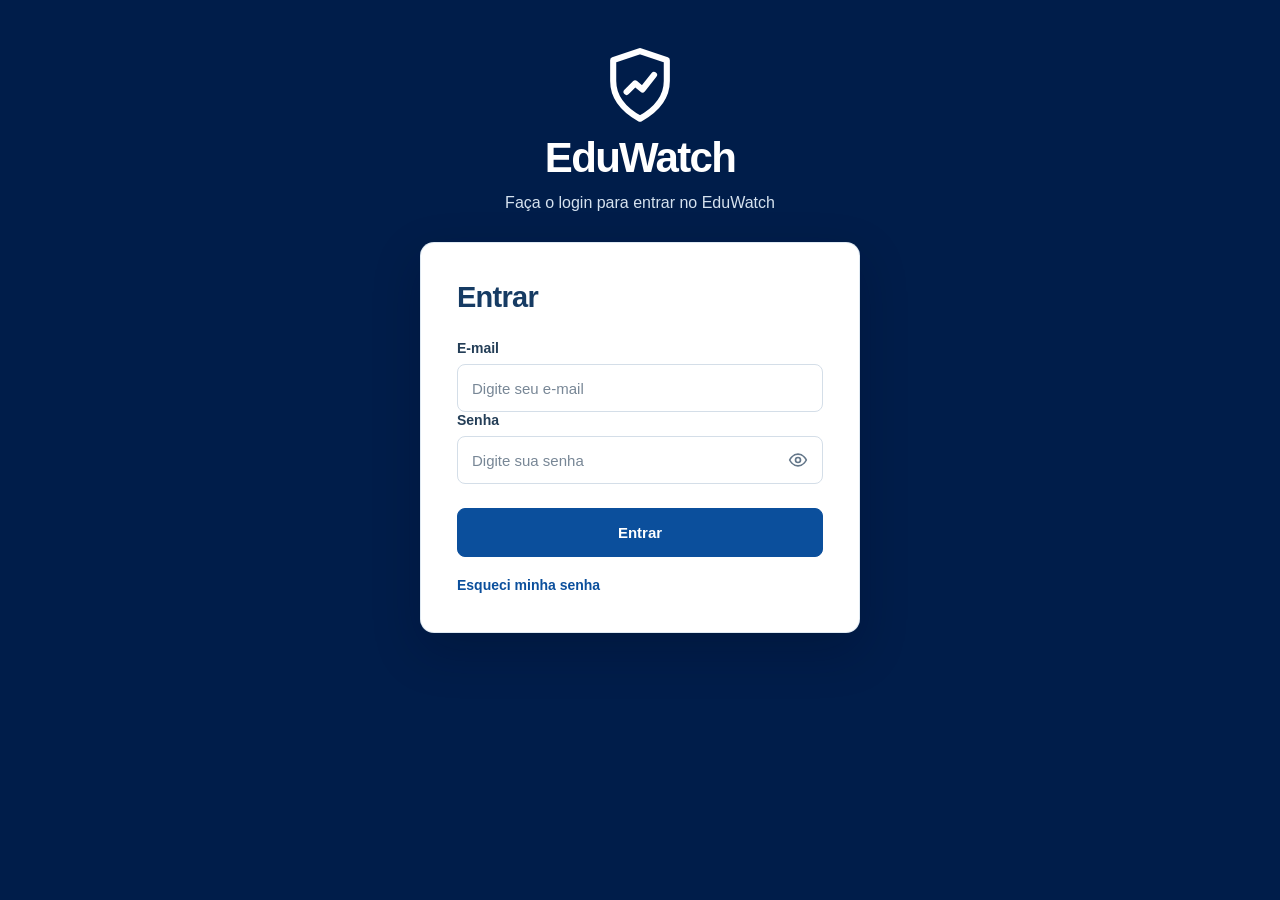
==== commit 95a49699: "fix: arruma UI/UX e o acompanhamento pedagogico" ====
--- a/admin.html
+++ b/admin.html
@@ -13,6 +13,7 @@
     <link rel="stylesheet" href="css/admin.css" />
     <link rel="stylesheet" href="css/notificacoes.css" />
     <link rel="stylesheet" href="css/acompanhamento.css" />
+    <link rel="stylesheet" href="css/ui-profissional.css" />
   </head>
 
   <body class="dashboard-body">
--- a/css/acompanhamento.css
+++ b/css/acompanhamento.css
@@ -385,3 +385,244 @@
     min-width: 760px;
   }
 }
+
+/* Ajuste da tabela de acompanhamento */
+
+.edu-followup-table-wrap {
+  width: 100%;
+  max-width: 100%;
+  min-width: 0;
+}
+
+.edu-followup-table {
+  width: 100%;
+  min-width: 0;
+  table-layout: fixed;
+}
+
+/* Permite que justificativas longas quebrem em várias linhas */
+
+.edu-followup-justification {
+  min-width: 0;
+  max-width: none;
+  overflow-wrap: anywhere;
+  white-space: normal;
+}
+
+/* Impede os controles de ultrapassarem a célula */
+
+.edu-followup-inline-controls {
+  width: 100%;
+  min-width: 0;
+  max-width: 100%;
+  display: flex;
+  flex-direction: column;
+  align-items: stretch;
+  gap: 8px;
+}
+
+/* Seletor de status limitado à coluna */
+
+.edu-followup-select--compact {
+  display: block;
+  width: 100%;
+  min-width: 0;
+  max-width: 100%;
+  box-sizing: border-box;
+}
+
+/* Mantém o botão Salvar compacto */
+
+.edu-followup-inline-controls .edu-followup-button {
+  align-self: flex-start;
+  max-width: 100%;
+}
+
+/* =========================================================
+   EDUWATCH — FILTROS E NAVEGAÇÃO DOS ALERTAS
+   ========================================================= */
+
+.edu-followup-alert-filters {
+  display: grid;
+  grid-template-columns:
+    minmax(200px, 2fr)
+    repeat(2, minmax(135px, 1fr))
+    repeat(2, minmax(145px, 1fr))
+    auto;
+  align-items: end;
+  gap: 12px;
+
+  margin: 16px 0 12px;
+  padding: 16px;
+
+  background: #f4f7fb;
+  border: 1px solid #d4e0ec;
+  border-radius: 10px;
+}
+
+.edu-followup-alert-filters .edu-followup-field {
+  min-width: 0;
+}
+
+.edu-followup-alert-filters .edu-followup-field__label {
+  color: #354d64;
+  font-size: 12px;
+}
+
+.edu-followup-alert-filters .edu-followup-input,
+.edu-followup-alert-filters .edu-followup-select {
+  min-width: 0;
+  width: 100%;
+  min-height: 40px;
+  background: #fff;
+  border-color: #cbd9e8;
+  font-size: 13px;
+}
+
+.edu-followup-alert-filters .edu-followup-input:focus,
+.edu-followup-alert-filters .edu-followup-select:focus {
+  outline: 2px solid rgba(11, 79, 156, 0.15);
+  outline-offset: 1px;
+  border-color: #0b4f9c;
+  box-shadow: none;
+}
+
+.edu-followup-alert-filters > .edu-followup-button {
+  min-height: 40px;
+  white-space: nowrap;
+}
+
+.edu-followup-alert-summary {
+  margin: 0 0 12px;
+  padding: 10px 13px;
+
+  color: #536b80;
+  background: #f8fafc;
+  border: 1px solid #e1e8ef;
+  border-radius: 8px;
+
+  font-size: 12px;
+  font-weight: 600;
+  line-height: 1.5;
+}
+
+.edu-followup-alert-actions {
+  display: flex;
+  align-items: center;
+  justify-content: flex-end;
+  flex-wrap: wrap;
+  gap: 10px;
+
+  margin-top: 14px;
+  padding-top: 14px;
+  border-top: 1px solid #e1e8ef;
+}
+
+.edu-followup-alert-actions .edu-followup-button {
+  min-height: 38px;
+  padding: 9px 14px;
+  font-size: 12px;
+}
+
+.edu-followup-alert-actions .edu-followup-button--primary {
+  color: #fff;
+  background: #0b4f9c;
+  border-color: #0b4f9c;
+  box-shadow: none;
+}
+
+.edu-followup-alert-actions .edu-followup-button--primary:hover {
+  background: #003b73;
+  border-color: #003b73;
+  filter: none;
+}
+
+/* Respeita o estado hidden definido pelo JavaScript. */
+.edu-followup-alert-actions button[hidden] {
+  display: none !important;
+}
+
+/* Reduz o excesso de largura em notebooks. */
+@media (min-width: 801px) and (max-width: 1440px) {
+  .edu-followup-alert-filters {
+    grid-template-columns: repeat(3, minmax(0, 1fr));
+  }
+
+  .edu-followup-alert-filters > .edu-followup-button {
+    width: fit-content;
+  }
+
+  .edu-followup-table {
+    min-width: 0;
+    width: 100%;
+    table-layout: fixed;
+  }
+
+  .edu-followup-table th,
+  .edu-followup-table td {
+    padding: 9px 8px;
+    overflow-wrap: anywhere;
+  }
+
+  .edu-followup-justification {
+    min-width: 0;
+    max-width: none;
+  }
+
+  .edu-followup-inline-controls {
+    min-width: 0;
+    width: 100%;
+    flex-direction: column;
+    align-items: stretch;
+  }
+
+  .edu-followup-select--compact {
+    width: 100%;
+    min-width: 0;
+    max-width: 100%;
+    box-sizing: border-box;
+  }
+
+  .edu-followup-inline-controls .edu-followup-button {
+    align-self: flex-start;
+  }
+}
+
+@media (max-width: 800px) {
+  .edu-followup-alert-filters {
+    grid-template-columns: repeat(2, minmax(0, 1fr));
+    padding: 12px;
+  }
+
+  .edu-followup-alert-filters .edu-followup-field:first-child {
+    grid-column: 1 / -1;
+  }
+
+  .edu-followup-alert-actions {
+    justify-content: stretch;
+  }
+
+  .edu-followup-alert-actions .edu-followup-button {
+    flex: 1 1 auto;
+  }
+}
+
+@media (max-width: 480px) {
+  .edu-followup-alert-filters {
+    grid-template-columns: minmax(0, 1fr);
+  }
+
+  .edu-followup-alert-filters .edu-followup-field:first-child {
+    grid-column: auto;
+  }
+
+  .edu-followup-alert-filters > .edu-followup-button,
+  .edu-followup-alert-actions .edu-followup-button {
+    width: 100%;
+  }
+
+  .edu-followup-alert-actions {
+    flex-direction: column;
+    align-items: stretch;
+  }
+}
--- a/css/ui-profissional.css
+++ b/css/ui-profissional.css
@@ -0,0 +1,1042 @@
+/* ==========================================================================
+   EDUWATCH — SISTEMA VISUAL PROFISSIONAL
+   Carregar depois de todos os outros CSS das áreas autenticadas.
+   Objetivo: interface sóbria, confortável, acessível e consistente.
+   ========================================================================== */
+
+/* 1. PALETA E TOKENS GLOBAIS */
+
+:root {
+  --primary: #375c76;
+  --primary-strong: #2d4e66;
+  --primary-deep: #20384b;
+  --secondary: #607b90;
+  --accent: #7894a7;
+
+  --background: #20384b;
+  --page-background: #f3f5f7;
+  --surface: #ffffff;
+  --surface-muted: #f7f9fb;
+  --surface-hover: #f0f4f7;
+
+  --color-bg: #f3f5f7;
+  --color-surface: #ffffff;
+
+  --text: #2b3948;
+  --text-strong: #1c2e3e;
+  --text-inverted: #ffffff;
+  --muted: #687887;
+  --text-muted: #687887;
+  --text-on-background: #ffffff;
+  --muted-on-background: #c2cdd6;
+
+  --color-text: #2b3948;
+  --color-text-muted: #687887;
+  --color-text-subtle: #687887;
+  --color-text-on-navy: #ffffff;
+  --color-text-on-navy-muted: #c2cdd6;
+
+  --border: #dce3e9;
+  --border-strong: #bdc9d3;
+  --color-border: #dce3e9;
+  --color-border-strong: #bdc9d3;
+
+  --success: #50745f;
+  --success-text: #365c45;
+  --success-bg: #edf4ef;
+  --success-border: #d0e1d5;
+
+  --warning: #8a7039;
+  --warning-text: #775e2d;
+  --warning-bg: #f7f2e8;
+  --warning-border: #e8ddc5;
+
+  --danger: #a15b59;
+  --danger-text: #8c4948;
+  --danger-bg: #f8eeee;
+  --danger-border: #e8cece;
+
+  --info: #526f87;
+  --info-bg: #eef3f7;
+  --info-border: #d7e2ea;
+
+  /* Mantém compatibilidade com nomes antigos. */
+  --navy-950: #172a3a;
+  --navy-900: #20384b;
+  --navy-850: #29465c;
+  --navy-800: #2d4e66;
+  --navy-700: #375c76;
+  --navy-600: #496b82;
+  --navy-500: #55758b;
+  --navy-400: #7894a7;
+  --navy-300: #a7b8c5;
+  --navy-200: #cfdae2;
+  --navy-100: #e8edf1;
+
+  --neutral-0: #ffffff;
+  --neutral-50: #f7f9fb;
+  --neutral-100: #f0f3f6;
+  --neutral-200: #e4e9ee;
+  --neutral-300: #d4dce3;
+  --neutral-500: #8a99a6;
+  --neutral-700: #526271;
+  --neutral-900: #263746;
+
+  --gold-400: #7894a7;
+  --gold-500: #55758b;
+
+  --radius-sm: 6px;
+  --radius-md: 9px;
+  --radius-lg: 12px;
+  --radius-xl: 15px;
+
+  /* Sombras discretas, usadas apenas para separar superfícies. */
+  --shadow-xs: 0 1px 2px rgba(28, 46, 62, 0.035);
+  --shadow-sm: 0 2px 6px rgba(28, 46, 62, 0.045);
+  --shadow-md: 0 5px 14px rgba(28, 46, 62, 0.07);
+  --shadow-lg: 0 10px 26px rgba(28, 46, 62, 0.09);
+  --shadow-focus: 0 0 0 3px rgba(55, 92, 118, 0.16);
+  --ring-focus: 0 0 0 3px rgba(55, 92, 118, 0.16);
+
+  --transition-fast: 0.16s ease;
+  --transition-base: 0.2s ease;
+  --transition-slow: 0.25s ease;
+}
+
+/* 2. BASE E LAYOUT */
+
+body.dashboard-body {
+  background: var(--page-background);
+  color: var(--text);
+  font-family: Inter, "Segoe UI", Roboto, Helvetica, Arial, sans-serif;
+  line-height: 1.55;
+}
+
+body.dashboard-body ::selection {
+  color: #ffffff;
+  background: #526f87;
+}
+
+body.dashboard-body a {
+  text-underline-offset: 3px;
+}
+
+body.dashboard-body .app-content {
+  background: var(--page-background);
+}
+
+body.dashboard-body .main-content {
+  padding-top: 24px;
+  padding-bottom: 32px;
+}
+
+body.dashboard-body .dashboard-section {
+  gap: 22px;
+}
+
+/* 3. MENU LATERAL */
+
+body.dashboard-body .sidebar {
+  background-color: #20384b;
+  background-image: none;
+  border-right: 1px solid #344b5d;
+  box-shadow: none;
+}
+
+body.dashboard-body .sidebar-brand {
+  border-bottom-color: rgba(255, 255, 255, 0.12);
+}
+
+body.dashboard-body .brand-name {
+  color: #ffffff;
+  letter-spacing: -0.02em;
+}
+
+body.dashboard-body .sidebar-link {
+  color: #c4cfd8;
+  border-color: transparent;
+  border-radius: 8px;
+  transform: none;
+  transition:
+    background-color var(--transition-fast),
+    color var(--transition-fast);
+}
+
+body.dashboard-body .sidebar-link:hover {
+  color: #ffffff;
+  background: #2c465b;
+  border-color: transparent;
+  transform: none;
+}
+
+body.dashboard-body .sidebar-link.is-active {
+  color: #ffffff;
+  background: #344e62;
+  border-color: #3d5669;
+  box-shadow: none;
+}
+
+body.dashboard-body .sidebar-link.is-active::before {
+  background: #a9bac7;
+}
+
+body.dashboard-body .sidebar-user {
+  border-top-color: rgba(255, 255, 255, 0.12);
+}
+
+body.dashboard-body .sidebar-footer {
+  border-top-color: rgba(255, 255, 255, 0.12);
+}
+
+body.dashboard-body .sidebar .btn-ghost {
+  color: #d0d9e0;
+  background: transparent;
+  border-color: rgba(255, 255, 255, 0.16);
+  box-shadow: none;
+}
+
+body.dashboard-body .sidebar .btn-ghost:hover {
+  color: #ffffff;
+  background: #2c465b;
+  border-color: #496174;
+}
+
+/* 4. CABEÇALHO DA PÁGINA */
+
+body.dashboard-body .topbar {
+  background: #ffffff;
+  background-image: none;
+  border-bottom: 1px solid var(--border);
+  box-shadow: 0 1px 2px rgba(28, 46, 62, 0.025);
+  backdrop-filter: none;
+}
+
+body.dashboard-body .topbar-title h1 {
+  color: var(--text-strong);
+  font-weight: 700;
+  letter-spacing: -0.02em;
+}
+
+body.dashboard-body .topbar-subtitle {
+  color: var(--muted);
+}
+
+body.dashboard-body .btn-icon {
+  color: #566a7b;
+  background: transparent;
+  border-color: transparent;
+  box-shadow: none;
+}
+
+body.dashboard-body .btn-icon:hover {
+  color: var(--primary);
+  background: #f0f3f6;
+  border-color: var(--border);
+}
+
+/* 5. PAINÉIS E SUPERFÍCIES */
+
+body.dashboard-body .panel,
+body.dashboard-body .edu-followup-panel,
+body.dashboard-body .edu-rule-card {
+  background: #ffffff;
+  background-image: none;
+  border: 1px solid var(--border);
+  border-radius: var(--radius-lg);
+  box-shadow: var(--shadow-xs);
+}
+
+body.dashboard-body .panel-header {
+  border-color: var(--border);
+}
+
+body.dashboard-body .panel-header h2,
+body.dashboard-body .section-heading {
+  color: var(--text-strong);
+  font-weight: 650;
+  letter-spacing: -0.012em;
+}
+
+body.dashboard-body .panel-header p,
+body.dashboard-body .section-subheading,
+body.dashboard-body .academic-section-description {
+  color: var(--muted);
+}
+
+/* Remove o fundo decorativo brilhante do painel administrativo. */
+
+body.dashboard-body .admin-welcome {
+  background: #ffffff;
+  border-color: var(--border);
+  box-shadow: var(--shadow-xs);
+}
+
+body.dashboard-body .admin-welcome::after {
+  display: none;
+}
+
+/* 6. CARTÕES E INDICADORES */
+
+body.dashboard-body .kpi-card {
+  background: #ffffff;
+  background-image: none;
+  border-color: var(--border);
+  border-radius: var(--radius-lg);
+  box-shadow: var(--shadow-xs);
+  transform: none;
+  transition:
+    border-color var(--transition-fast),
+    box-shadow var(--transition-fast);
+}
+
+body.dashboard-body .kpi-card:hover {
+  background: #ffffff;
+  border-color: #c7d2db;
+  box-shadow: var(--shadow-sm);
+  transform: none;
+}
+
+body.dashboard-body .kpi-card::before {
+  background: var(--primary);
+}
+
+body.dashboard-body .kpi-card--warning::before {
+  background: #b5a071;
+}
+
+body.dashboard-body .kpi-card--danger::before {
+  background: #b47b78;
+}
+
+body.dashboard-body .class-card,
+body.dashboard-body .admin-area-card {
+  background: #ffffff;
+  background-image: none;
+  border-color: var(--border);
+  box-shadow: var(--shadow-xs);
+  transform: none;
+  transition:
+    background-color var(--transition-fast),
+    border-color var(--transition-fast),
+    box-shadow var(--transition-fast);
+}
+
+body.dashboard-body .class-card:hover,
+body.dashboard-body #grade-turmas-coord .class-card:hover,
+body.dashboard-body .admin-area-card:hover {
+  background: #fbfcfd;
+  border-color: #c4d0d9;
+  box-shadow: var(--shadow-sm);
+  transform: none;
+}
+
+body.dashboard-body .class-card:focus-visible,
+body.dashboard-body .admin-area-card:focus-visible {
+  outline: 2px solid #6c879c;
+  outline-offset: 2px;
+}
+
+body.dashboard-body .admin-area-icon {
+  color: #496b82;
+  background: #eef3f7;
+  border-color: #d7e2ea;
+}
+
+/* 7. BOTÕES */
+
+body.dashboard-body .btn {
+  color: #354a5b;
+  background: #ffffff;
+  background-image: none;
+  border: 1px solid #ccd6de;
+  border-radius: 8px;
+  box-shadow: none;
+  font-weight: 600;
+  transform: none;
+  filter: none;
+  transition:
+    background-color var(--transition-fast),
+    border-color var(--transition-fast),
+    color var(--transition-fast);
+}
+
+body.dashboard-body .btn:hover:not(:disabled) {
+  color: #253e51;
+  background: #f3f6f8;
+  background-image: none;
+  border-color: #b9c7d2;
+  box-shadow: none;
+  transform: none;
+  filter: none;
+}
+
+body.dashboard-body .btn:active:not(:disabled) {
+  transform: none;
+  box-shadow: none;
+}
+
+body.dashboard-body .btn-primary,
+body.dashboard-body .btn.btn-primary {
+  color: #ffffff;
+  background: #375c76;
+  background-image: none;
+  border-color: #375c76;
+  box-shadow: none;
+}
+
+body.dashboard-body .btn-primary:hover:not(:disabled),
+body.dashboard-body .btn.btn-primary:hover:not(:disabled) {
+  color: #ffffff;
+  background: #2d4e66;
+  background-image: none;
+  border-color: #2d4e66;
+  box-shadow: none;
+  transform: none;
+  filter: none;
+}
+
+body.dashboard-body .btn-secondary {
+  color: #354a5b;
+  background: #edf1f4;
+  border-color: #d8e0e6;
+  box-shadow: none;
+}
+
+body.dashboard-body .btn-secondary:hover:not(:disabled) {
+  background: #e5ebef;
+  border-color: #c7d2db;
+}
+
+body.dashboard-body .btn-danger {
+  color: #8c4948;
+  background: #fbf3f3;
+  border-color: #e8d3d3;
+  box-shadow: none;
+}
+
+body.dashboard-body .btn-danger:hover:not(:disabled) {
+  color: #763d3c;
+  background: #f5e7e7;
+  border-color: #ddc2c2;
+  box-shadow: none;
+  transform: none;
+}
+
+body.dashboard-body .btn:disabled,
+body.dashboard-body button:disabled {
+  opacity: 0.58;
+  box-shadow: none;
+  transform: none;
+  cursor: not-allowed;
+}
+
+body.dashboard-body .btn:focus-visible,
+body.dashboard-body .btn-icon:focus-visible {
+  outline: 2px solid #6c879c;
+  outline-offset: 2px;
+  box-shadow: none;
+}
+
+/* Botão específico de atribuição de professores. */
+
+body.dashboard-body #btn-salvar-atribuicao-professor {
+  color: #ffffff;
+  background: #375c76;
+  background-image: none;
+  border: 1px solid #375c76;
+  border-radius: 8px;
+  box-shadow: none;
+  transform: none;
+}
+
+body.dashboard-body #btn-salvar-atribuicao-professor:hover:not(:disabled) {
+  color: #ffffff;
+  background: #2d4e66;
+  background-image: none;
+  border-color: #2d4e66;
+  box-shadow: none;
+  transform: none;
+}
+
+body.dashboard-body #form-atribuicao-professor select:focus-visible {
+  outline: 2px solid #6c879c;
+  outline-offset: 2px;
+  border-color: #6c879c;
+  box-shadow: none;
+}
+
+/* 8. FORMULÁRIOS E FILTROS */
+
+body.dashboard-body
+  input:not([type="checkbox"]):not([type="radio"]):not([type="range"]):not(
+    [type="submit"]
+  ):not([type="button"]):not([type="hidden"]),
+body.dashboard-body select,
+body.dashboard-body textarea {
+  color: var(--text);
+  background-color: #ffffff;
+  border-color: #cbd5de;
+  border-radius: 8px;
+  box-shadow: none;
+}
+
+body.dashboard-body
+  input:not([type="checkbox"]):not([type="radio"]):not([type="range"]):not(
+    [type="submit"]
+  ):not([type="button"]):not([type="hidden"]):hover,
+body.dashboard-body select:hover,
+body.dashboard-body textarea:hover {
+  border-color: #a9b9c6;
+}
+
+body.dashboard-body
+  input:not([type="checkbox"]):not([type="radio"]):not([type="range"]):not(
+    [type="submit"]
+  ):not([type="button"]):not([type="hidden"]):focus,
+body.dashboard-body select:focus,
+body.dashboard-body textarea:focus {
+  border-color: #6c879c;
+  outline: none;
+  box-shadow: var(--ring-focus);
+}
+
+body.dashboard-body input::placeholder,
+body.dashboard-body textarea::placeholder {
+  color: #8593a0;
+  opacity: 1;
+}
+
+body.dashboard-body input[type="checkbox"],
+body.dashboard-body input[type="radio"] {
+  accent-color: var(--primary);
+}
+
+/* 9. TABELAS */
+
+body.dashboard-body .table-wrapper,
+body.dashboard-body .edu-followup-table-wrap {
+  background: #ffffff;
+  border-color: var(--border);
+  border-radius: 10px;
+  box-shadow: none;
+}
+
+body.dashboard-body .data-table,
+body.dashboard-body .edu-followup-table {
+  color: var(--text);
+}
+
+body.dashboard-body .data-table thead th {
+  color: #4c5f6f;
+  background: #f2f5f7;
+  border-bottom: 1px solid var(--border);
+  font-weight: 650;
+  letter-spacing: 0;
+  text-transform: none;
+}
+
+body.dashboard-body .data-table tbody td {
+  color: #354656;
+  border-bottom-color: #e9eef2;
+}
+
+body.dashboard-body .data-table tbody tr:hover {
+  background: #f8fafb;
+}
+
+body.dashboard-body .data-table tbody tr:hover td {
+  background-color: #f8fafb;
+}
+
+/* A tabela de atribuições tinha cabeçalho azul escuro próprio. */
+
+body.dashboard-body #painel-atribuicoes-professor .data-table thead th {
+  color: #4c5f6f;
+  background: #f2f5f7;
+  border: 0;
+  border-bottom: 1px solid var(--border);
+  font-weight: 650;
+  letter-spacing: 0;
+  text-transform: none;
+}
+
+/* 10. TABELA DE AVALIAÇÕES DO PROFESSOR */
+
+body.dashboard-body #panel-avaliacoes-abertas {
+  background: #ffffff;
+  background-image: none;
+  border: 1px solid var(--border);
+  border-radius: var(--radius-lg);
+  box-shadow: var(--shadow-xs);
+}
+
+body.dashboard-body #panel-avaliacoes-abertas::before {
+  display: none;
+}
+
+body.dashboard-body #panel-avaliacoes-abertas:hover {
+  border-color: var(--border);
+  box-shadow: var(--shadow-xs);
+}
+
+body.dashboard-body #panel-avaliacoes-abertas tbody tr:nth-child(even) td {
+  background: #fafbfc;
+}
+
+body.dashboard-body #panel-avaliacoes-abertas tbody tr:hover td {
+  background: #f3f6f8;
+}
+
+body.dashboard-body #panel-avaliacoes-abertas td:last-child .btn-primary {
+  color: #ffffff;
+  background: #375c76;
+  background-image: none;
+  border-color: #375c76;
+  box-shadow: none;
+}
+
+body.dashboard-body
+  #panel-avaliacoes-abertas
+  td:last-child
+  .btn-primary:hover:not(:disabled) {
+  color: #ffffff;
+  background: #2d4e66;
+  border-color: #2d4e66;
+  box-shadow: none;
+  transform: none;
+}
+
+body.dashboard-body
+  #panel-avaliacoes-abertas
+  td:last-child
+  .btn-danger:hover:not(:disabled) {
+  color: #763d3c;
+  background: #f5e7e7;
+  border-color: #ddc2c2;
+  box-shadow: none;
+  transform: none;
+}
+
+body.dashboard-body #panel-avaliacoes-abertas button:focus-visible {
+  outline: 2px solid #6c879c;
+  outline-offset: 2px;
+  box-shadow: none;
+}
+
+/* 11. GRÁFICOS E ESTADOS */
+
+body.dashboard-body .mini-chart-fill {
+  background: #7894a7;
+  background-image: none;
+  box-shadow: none;
+  filter: none;
+}
+
+body.dashboard-body .mini-chart-fill--normal {
+  background: #799486;
+  background-image: none;
+}
+
+body.dashboard-body .mini-chart-fill--atencao {
+  background: #b7a16f;
+  background-image: none;
+}
+
+body.dashboard-body .mini-chart-fill--critico {
+  background: #b47d79;
+  background-image: none;
+}
+
+body.dashboard-body .mini-chart-bar:hover .mini-chart-fill {
+  filter: none;
+  transform: none;
+}
+
+body.dashboard-body .modal-header {
+  background: #f8fafb;
+  background-image: none;
+  border-bottom-color: var(--border);
+}
+
+/* 12. ESTADOS DE ACOMPANHAMENTO */
+
+body.dashboard-body .status-badge--normal,
+body.dashboard-body .badge-normal,
+body.dashboard-body .edu-followup-pill--visible {
+  color: var(--success-text);
+  background: var(--success-bg);
+  border-color: var(--success-border);
+}
+
+body.dashboard-body .status-badge--atencao,
+body.dashboard-body .badge-atencao,
+body.dashboard-body .edu-followup-pill--atencao {
+  color: var(--warning-text);
+  background: var(--warning-bg);
+  border-color: var(--warning-border);
+}
+
+body.dashboard-body .status-badge--critico,
+body.dashboard-body .badge-critico,
+body.dashboard-body .edu-followup-pill--critico {
+  color: var(--danger-text);
+  background: var(--danger-bg);
+  border-color: var(--danger-border);
+}
+
+body.dashboard-body .state-block {
+  color: var(--muted);
+  background: #f7f9fb;
+  border-color: var(--border);
+}
+
+body.dashboard-body .state-block--error {
+  color: var(--danger-text);
+  background: var(--danger-bg);
+  border-color: var(--danger-border);
+}
+
+/* 13. MOVIMENTO DISCRETO */
+
+@media (hover: hover) {
+  body.dashboard-body .btn,
+  body.dashboard-body .class-card,
+  body.dashboard-body .admin-area-card,
+  body.dashboard-body .kpi-card {
+    transition-duration: 0.16s;
+  }
+}
+
+@media (prefers-reduced-motion: reduce) {
+  body.dashboard-body *,
+  body.dashboard-body *::before,
+  body.dashboard-body *::after {
+    animation-duration: 0.01ms !important;
+    animation-iteration-count: 1 !important;
+    transition-duration: 0.01ms !important;
+    scroll-behavior: auto !important;
+  }
+}
+
+/* 14. TELAS MENORES */
+
+@media (max-width: 700px) {
+  body.dashboard-body .main-content {
+    padding: 16px;
+  }
+
+  body.dashboard-body .dashboard-section {
+    gap: 16px;
+  }
+
+  body.dashboard-body .panel {
+    border-radius: 10px;
+  }
+}
+/* ==========================================================================
+   EDUWATCH — AJUSTE DA IDENTIDADE VISUAL E DAS CORES
+   Sobrescreve a proposta anterior de ui-profissional.css.
+   ========================================================================== */
+
+:root {
+  /* Identidade institucional */
+  --primary: #0b4f9c;
+  --primary-strong: #003b73;
+  --primary-deep: #001d4a;
+  --secondary: #245b86;
+  --accent: #6486a4;
+
+  /* Navegação e fundos */
+  --background: #001d4a;
+  --page-background: #f4f7fb;
+  --surface: #ffffff;
+  --surface-muted: #edf4fb;
+  --surface-hover: #f0f6fc;
+
+  /* Texto */
+  --text: #14263d;
+  --text-strong: #0f2742;
+  --muted: #596d83;
+  --text-muted: #596d83;
+
+  /* Bordas */
+  --border: #d4e0ec;
+  --border-strong: #9eb3c8;
+
+  /* Foco discreto */
+  --ring-focus: 0 0 0 3px rgba(11, 79, 156, 0.15);
+  --shadow-focus: 0 0 0 3px rgba(11, 79, 156, 0.15);
+
+  /* Escala institucional */
+  --navy-950: #000d22;
+  --navy-900: #001d4a;
+  --navy-850: #002653;
+  --navy-800: #00345f;
+  --navy-700: #004a82;
+  --navy-600: #0060a8;
+  --navy-500: #0b4f9c;
+  --navy-400: #2878c7;
+  --navy-300: #65a7df;
+  --navy-200: #a8cff2;
+  --navy-100: #dcecf9;
+
+  /* Destaques auxiliares mais discretos */
+  --gold-400: #7c94aa;
+  --gold-500: #536e85;
+}
+
+/* Navegação: azul-escuro original do EduWatch */
+
+body.dashboard-body .sidebar {
+  background: #001d4a;
+  background-image: none;
+  border-right-color: rgba(255, 255, 255, 0.1);
+}
+
+body.dashboard-body .sidebar-link {
+  color: #c4d3e2;
+}
+
+body.dashboard-body .sidebar-link:hover {
+  color: #ffffff;
+  background: #002653;
+  border-color: transparent;
+}
+
+body.dashboard-body .sidebar-link.is-active {
+  color: #ffffff;
+  background: #00345f;
+  border-color: #174a76;
+  box-shadow: none;
+}
+
+/* Botões: azul institucional, sem neon ou gradientes */
+
+body.dashboard-body .btn-primary,
+body.dashboard-body .btn.btn-primary,
+body.dashboard-body #btn-salvar-atribuicao-professor {
+  color: #ffffff;
+  background: #0b4f9c;
+  background-image: none;
+  border-color: #0b4f9c;
+  box-shadow: none;
+  filter: none;
+  transform: none;
+}
+
+body.dashboard-body .btn-primary:hover:not(:disabled),
+body.dashboard-body .btn.btn-primary:hover:not(:disabled),
+body.dashboard-body #btn-salvar-atribuicao-professor:hover:not(:disabled) {
+  color: #ffffff;
+  background: #003b73;
+  background-image: none;
+  border-color: #003b73;
+  box-shadow: none;
+  filter: none;
+  transform: none;
+}
+
+body.dashboard-body .btn:focus-visible,
+body.dashboard-body .btn-icon:focus-visible,
+body.dashboard-body input:focus-visible,
+body.dashboard-body select:focus-visible,
+body.dashboard-body textarea:focus-visible {
+  outline: 2px solid #6486a4;
+  outline-offset: 2px;
+  box-shadow: none;
+}
+
+/* Botão de mostrar mais avaliações */
+
+body.dashboard-body #btn-mostrar-mais-avaliacoes {
+  color: #ffffff;
+  background: #0b4f9c;
+  background-image: none;
+  border-color: #0b4f9c;
+  box-shadow: none;
+}
+
+body.dashboard-body #btn-mostrar-mais-avaliacoes:hover:not(:disabled) {
+  background: #003b73;
+  border-color: #003b73;
+  box-shadow: none;
+  transform: none;
+}
+
+/* Cabeçalhos de tabela uniformes */
+
+body.dashboard-body .data-table thead th,
+body.dashboard-body #painel-atribuicoes-professor .data-table thead th {
+  color: #354d64;
+  background: #edf2f7;
+  border-bottom: 1px solid #d4e0ec;
+  text-transform: none;
+  letter-spacing: 0;
+}
+
+body.dashboard-body .data-table tbody tr:hover,
+body.dashboard-body .data-table tbody tr:hover td {
+  background: #f4f7fb;
+}
+
+/* Estados de acompanhamento: cores suaves, significado preservado */
+
+body.dashboard-body .status-badge--normal,
+body.dashboard-body .badge-normal {
+  color: #365c45;
+  background: #edf4ef;
+  border-color: #d0e1d5;
+}
+
+body.dashboard-body .status-badge--atencao,
+body.dashboard-body .badge-atencao {
+  color: #775e2d;
+  background: #f7f2e8;
+  border-color: #e8ddc5;
+}
+
+body.dashboard-body .status-badge--critico,
+body.dashboard-body .badge-critico {
+  color: #8c4948;
+  background: #f8eeee;
+  border-color: #e8cece;
+}
+/* ==========================================================================
+   EDUWATCH — TABELAS RESPONSIVAS PARA NOTEBOOKS
+   Prioriza leitura sem rolagem horizontal nas tabelas comuns.
+   ========================================================================== */
+
+/* Impede que painéis e contêineres alarguem toda a página. */
+
+body.dashboard-body .main-content,
+body.dashboard-body .dashboard-section,
+body.dashboard-body .panel,
+body.dashboard-body .section-block,
+body.dashboard-body .table-wrapper {
+  min-width: 0;
+  max-width: 100%;
+}
+
+body.dashboard-body .table-wrapper {
+  width: 100%;
+  overflow-x: auto;
+  overscroll-behavior-x: contain;
+  scrollbar-width: thin;
+}
+
+/* Tabelas compactas para a largura útil de notebooks. */
+
+@media (min-width: 961px) and (max-width: 1440px) {
+  body.dashboard-body .data-table,
+  body.dashboard-body .edu-followup-table,
+  body.dashboard-body #section-desempenho .data-table {
+    width: 100%;
+    min-width: 0 !important;
+    max-width: 100%;
+    table-layout: fixed;
+  }
+
+  body.dashboard-body .data-table thead th,
+  body.dashboard-body .data-table tbody td,
+  body.dashboard-body .edu-followup-table th,
+  body.dashboard-body .edu-followup-table td {
+    padding: 10px 8px;
+    font-size: 12px;
+    line-height: 1.45;
+    white-space: normal;
+    overflow-wrap: anywhere;
+    word-break: normal;
+    vertical-align: middle;
+  }
+
+  body.dashboard-body .data-table thead th {
+    font-size: 11px;
+    font-weight: 650;
+  }
+
+  /* Não deixa os controles ultrapassarem a largura das células. */
+
+  body.dashboard-body .data-table td button,
+  body.dashboard-body .data-table td .btn,
+  body.dashboard-body .data-table td select,
+  body.dashboard-body .data-table td input {
+    max-width: 100%;
+    min-width: 0;
+  }
+
+  body.dashboard-body .data-table td button,
+  body.dashboard-body .data-table td .btn {
+    padding: 6px 8px;
+    font-size: 11px;
+    white-space: normal;
+    overflow-wrap: anywhere;
+  }
+
+  /* Filtros não devem forçar a largura do painel. */
+
+  body.dashboard-body .filters-bar,
+  body.dashboard-body .assessment-date-filters,
+  body.dashboard-body .assessments-list-toolbar {
+    min-width: 0;
+    max-width: 100%;
+    flex-wrap: wrap;
+  }
+
+  body.dashboard-body .filters-bar > *,
+  body.dashboard-body .assessment-date-filters > *,
+  body.dashboard-body .assessments-list-toolbar > * {
+    min-width: 0;
+    max-width: 100%;
+  }
+
+  /* A tabela de avaliações ganha espaçamento mais econômico. */
+
+  body.dashboard-body #panel-avaliacoes-abertas .data-table th,
+  body.dashboard-body #panel-avaliacoes-abertas .data-table td {
+    padding: 9px 7px;
+    font-size: 11.5px;
+  }
+
+  /* Ações podem quebrar em linhas dentro da própria célula. */
+
+  body.dashboard-body #panel-avaliacoes-abertas td:last-child {
+    white-space: normal;
+  }
+
+  body.dashboard-body #panel-avaliacoes-abertas td:last-child .btn {
+    display: inline-flex;
+    margin: 2px;
+  }
+}
+
+/* Em telas menores, mantém a rolagem apenas quando necessária. */
+
+@media (max-width: 960px) {
+  body.dashboard-body .table-wrapper {
+    width: 100%;
+    max-width: 100%;
+    overflow-x: auto;
+  }
+
+  body.dashboard-body .data-table,
+  body.dashboard-body .edu-followup-table {
+    max-width: 100%;
+  }
+}
+
+/* Texto longo nunca deve criar uma página mais larga que a tela. */
+
+body.dashboard-body .data-table td,
+body.dashboard-body .data-table th,
+body.dashboard-body .edu-followup-table td,
+body.dashboard-body .edu-followup-table th {
+  overflow-wrap: anywhere;
+}
+
+/* Campos e botões não devem empurrar o layout para fora da viewport. */
+
+body.dashboard-body .table-wrapper *,
+body.dashboard-body .filters-bar *,
+body.dashboard-body .assessment-date-filters * {
+  box-sizing: border-box;
+}
